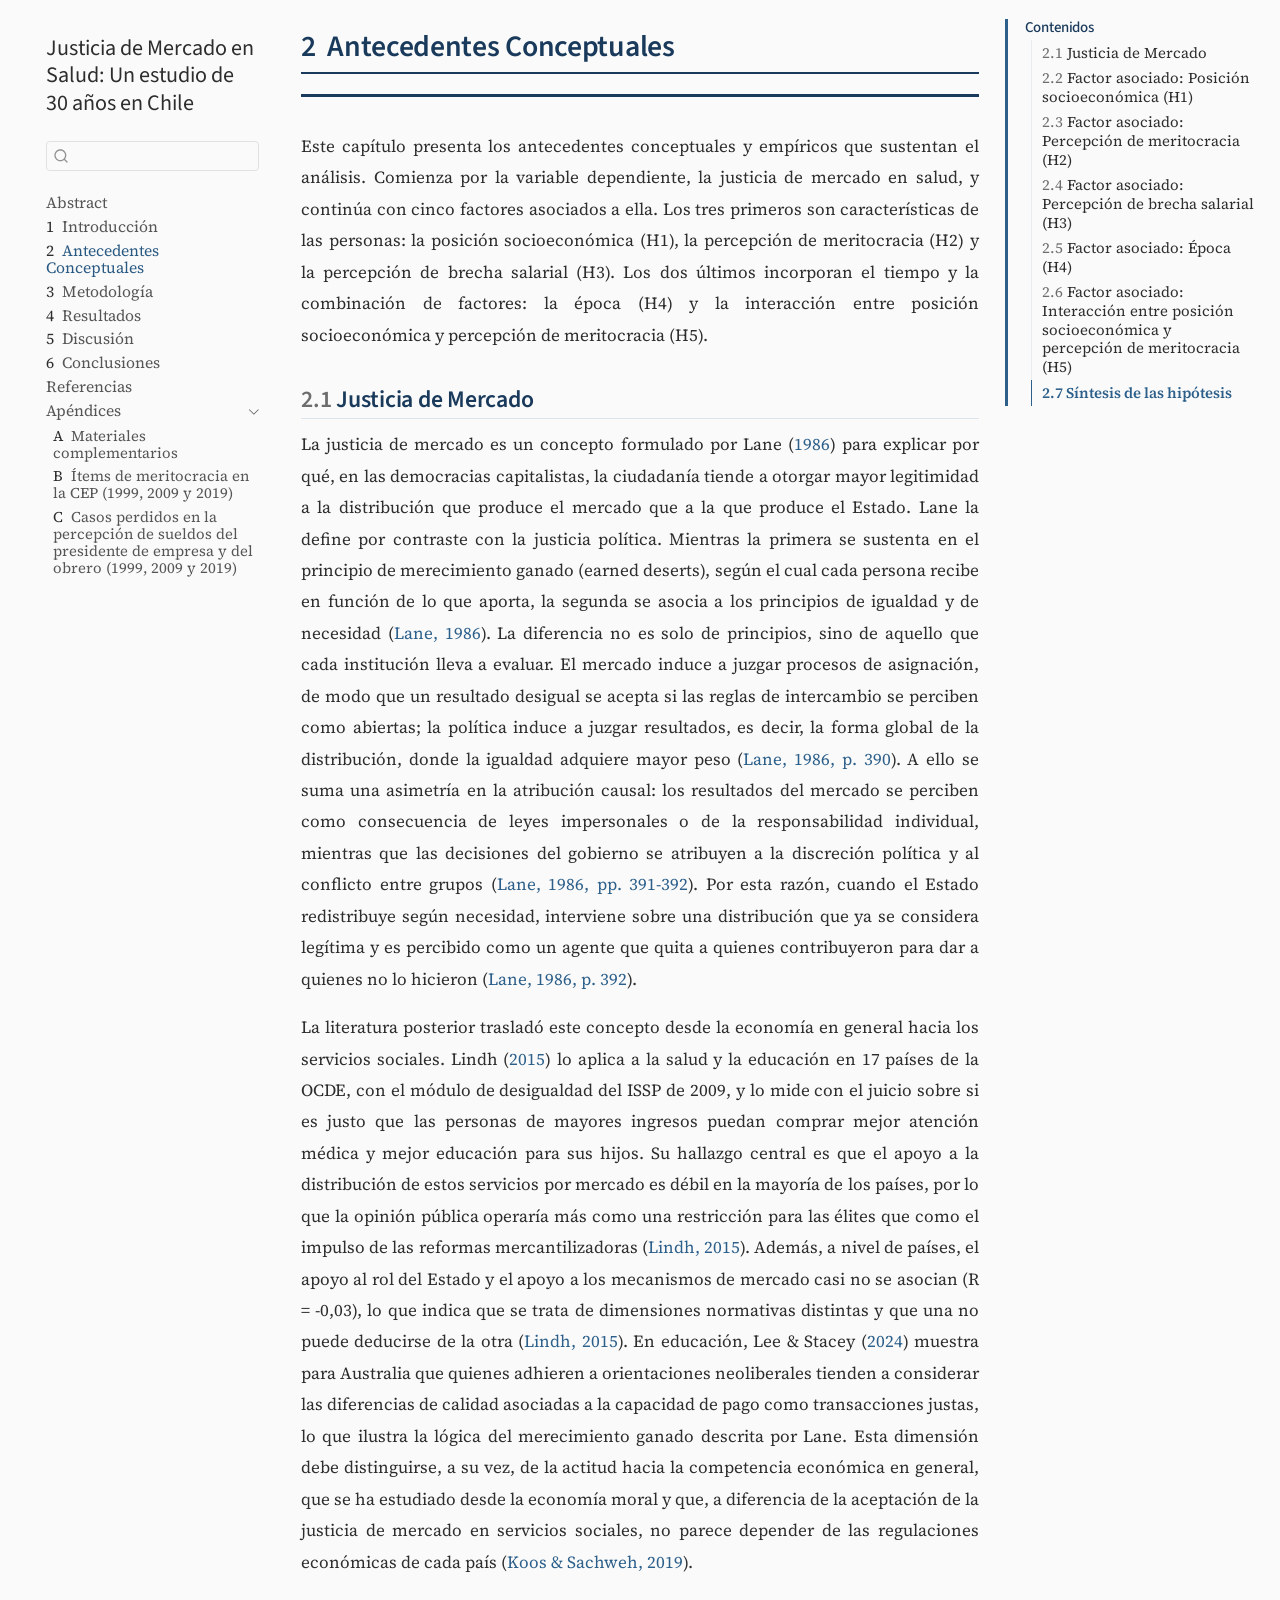
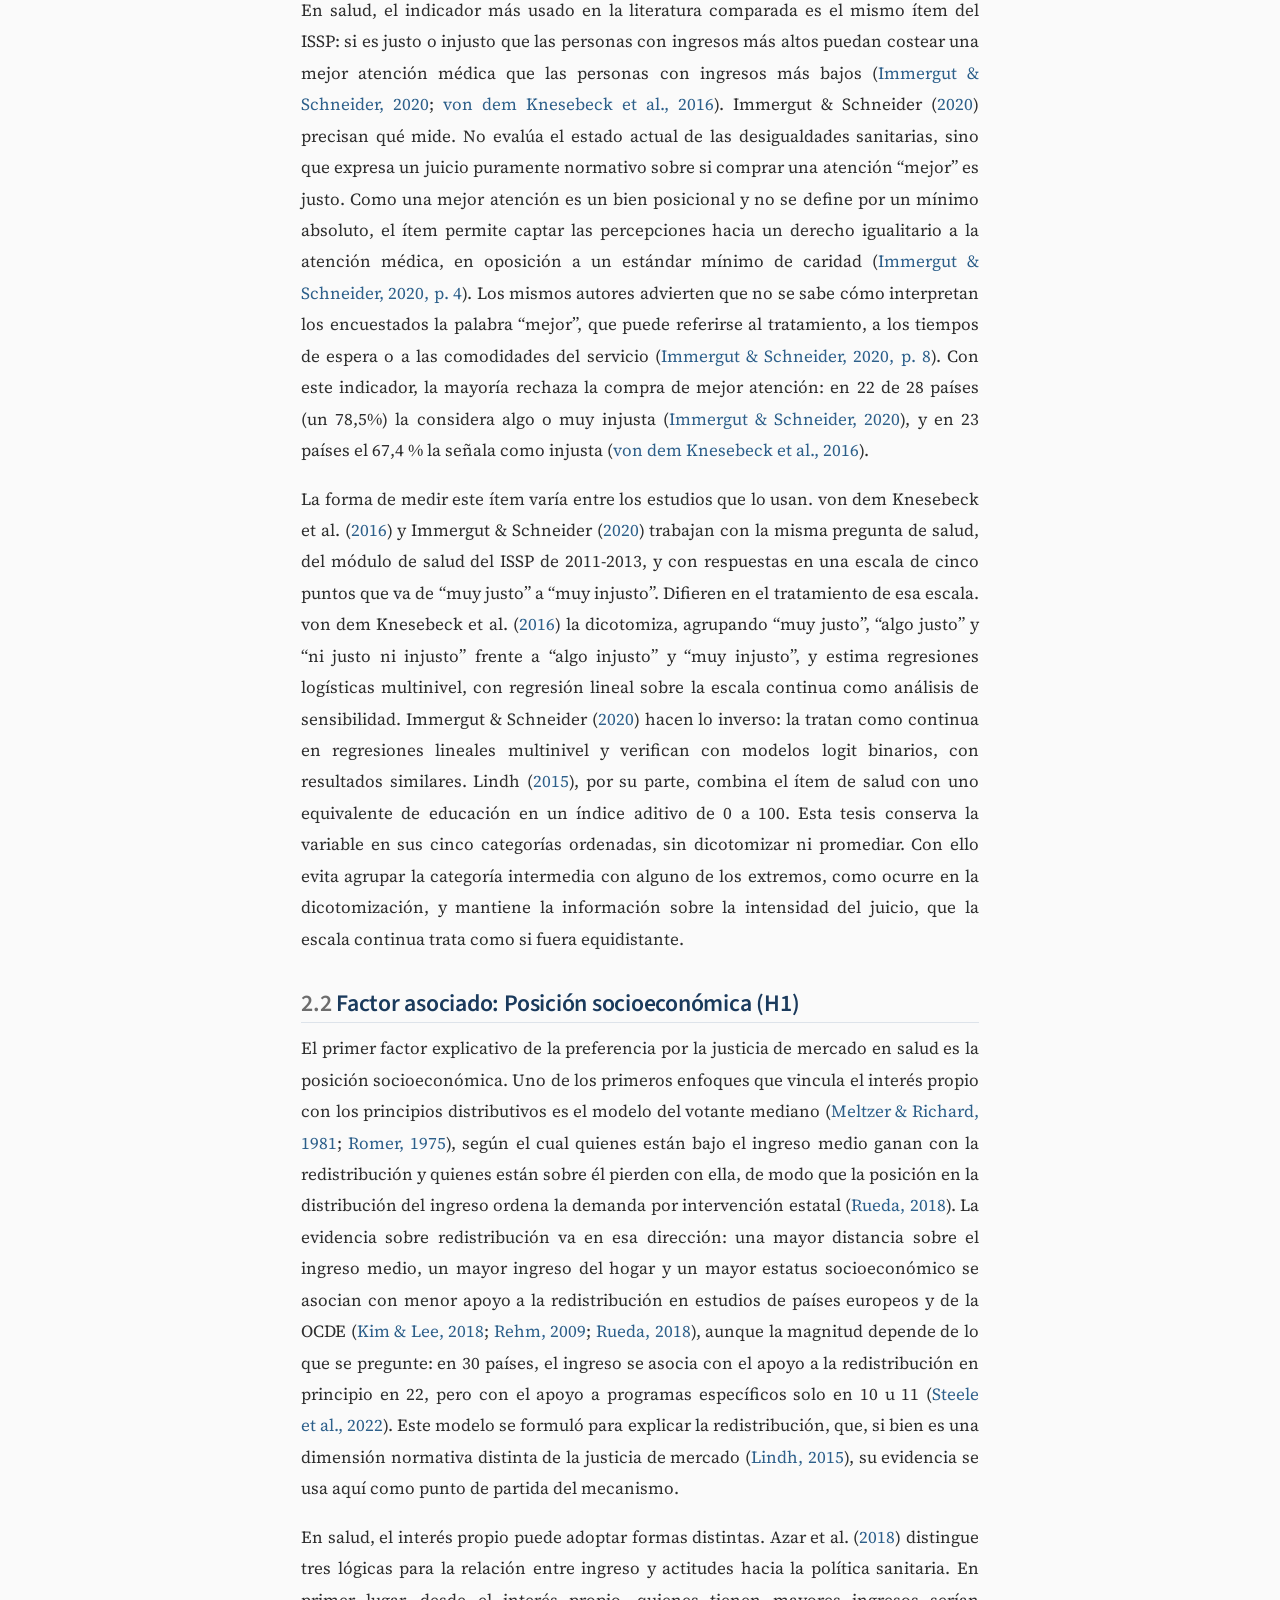
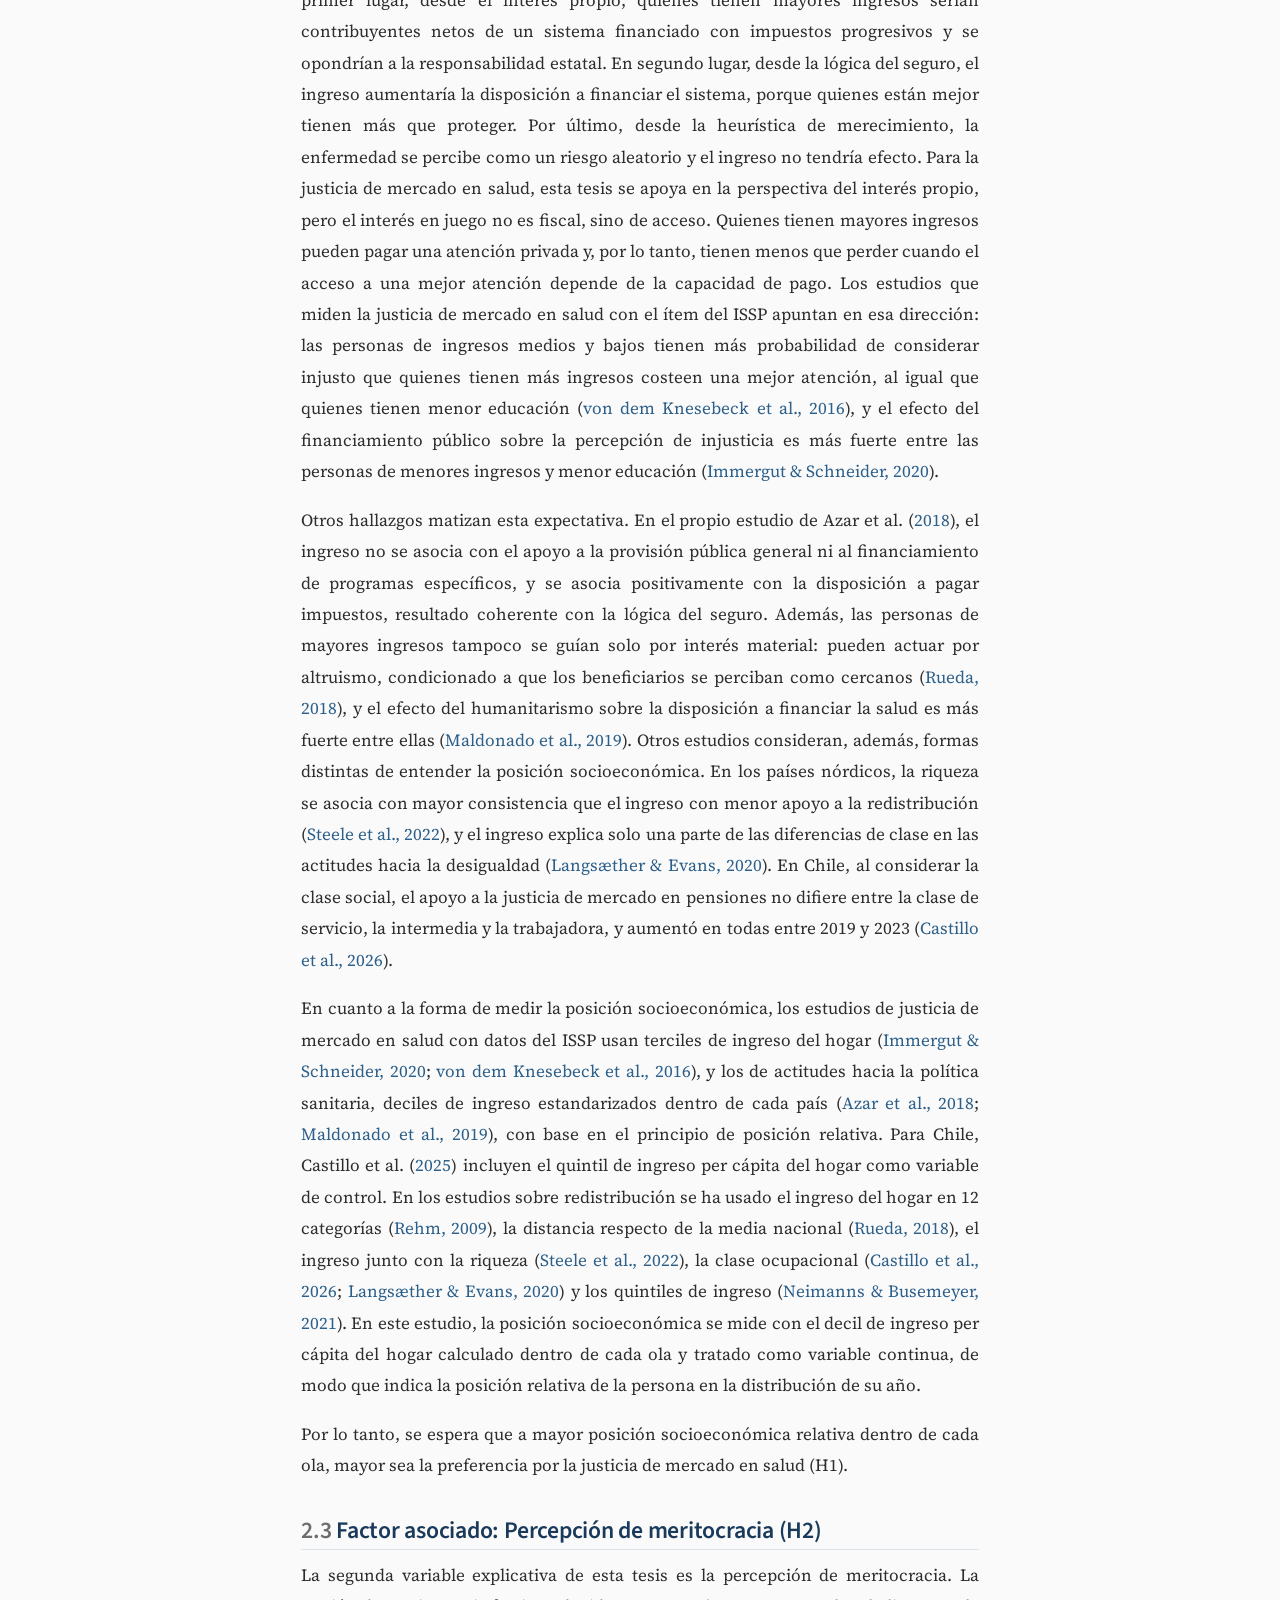
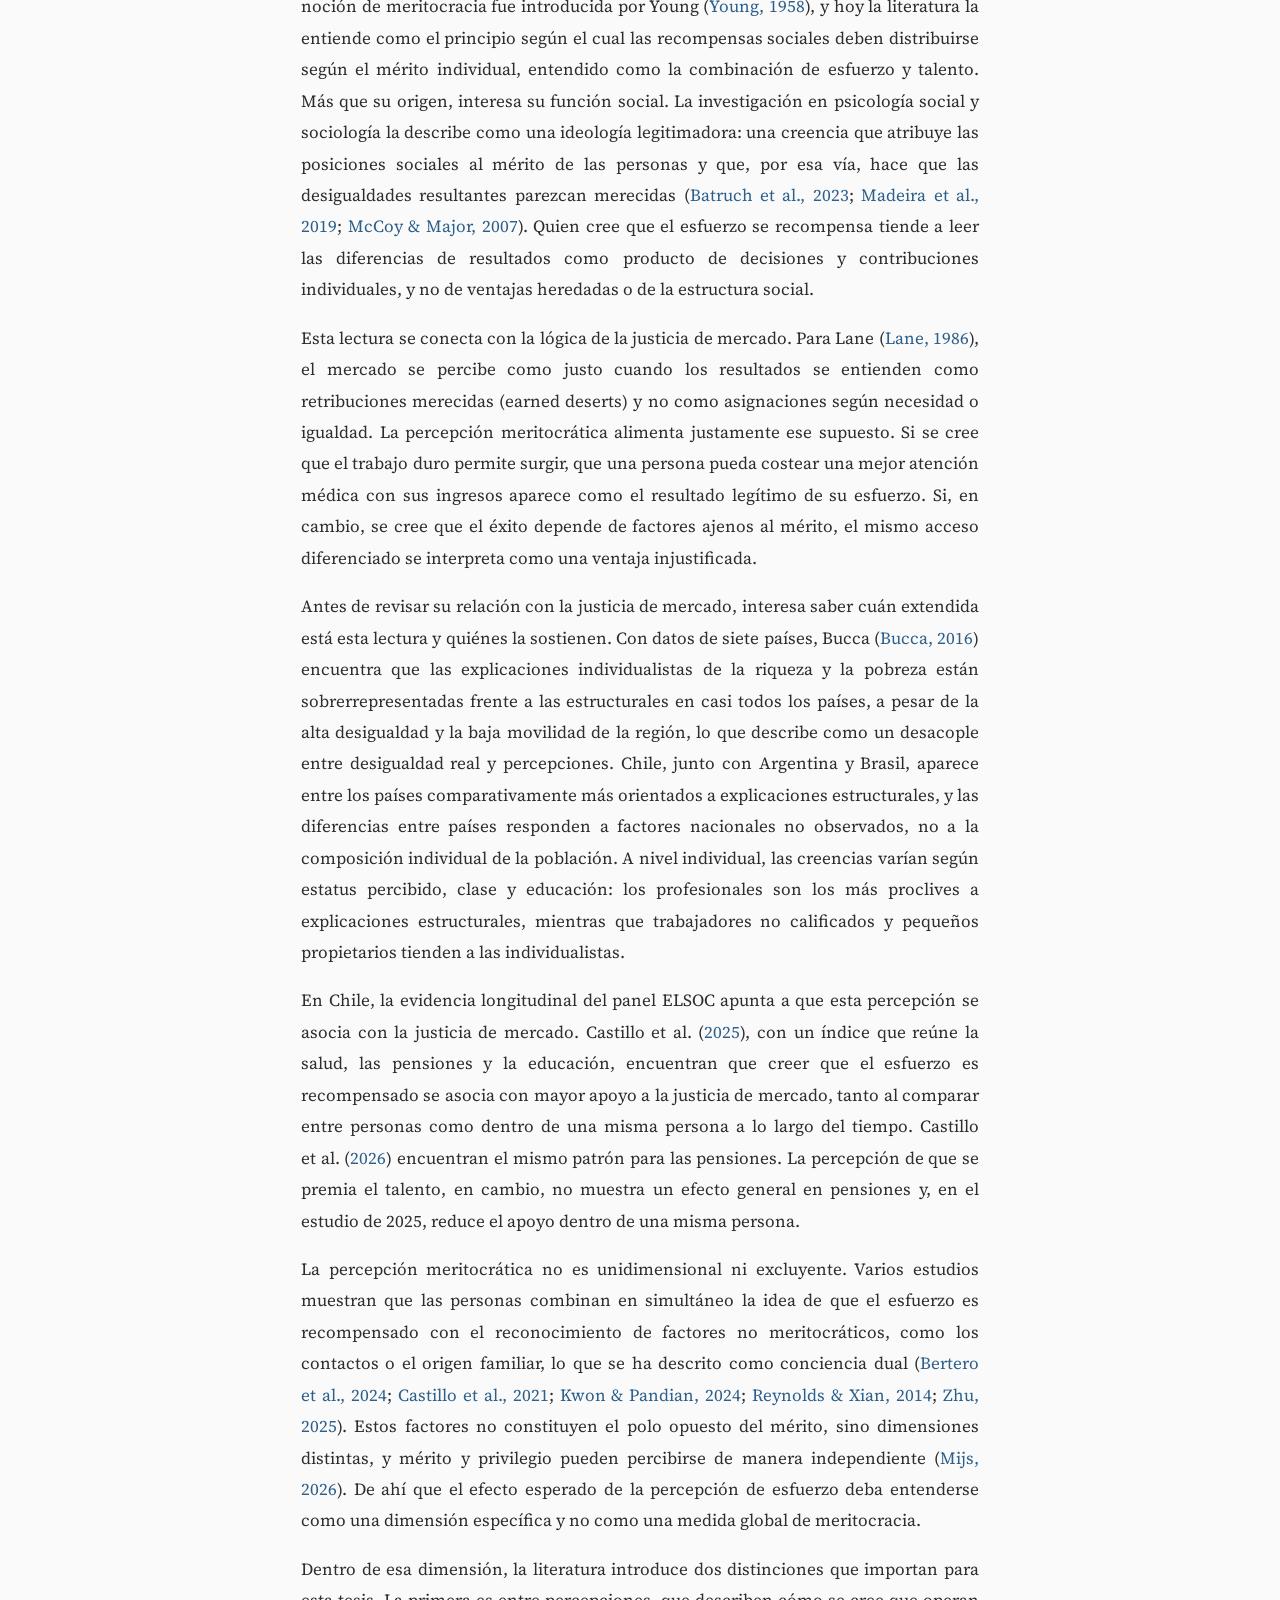
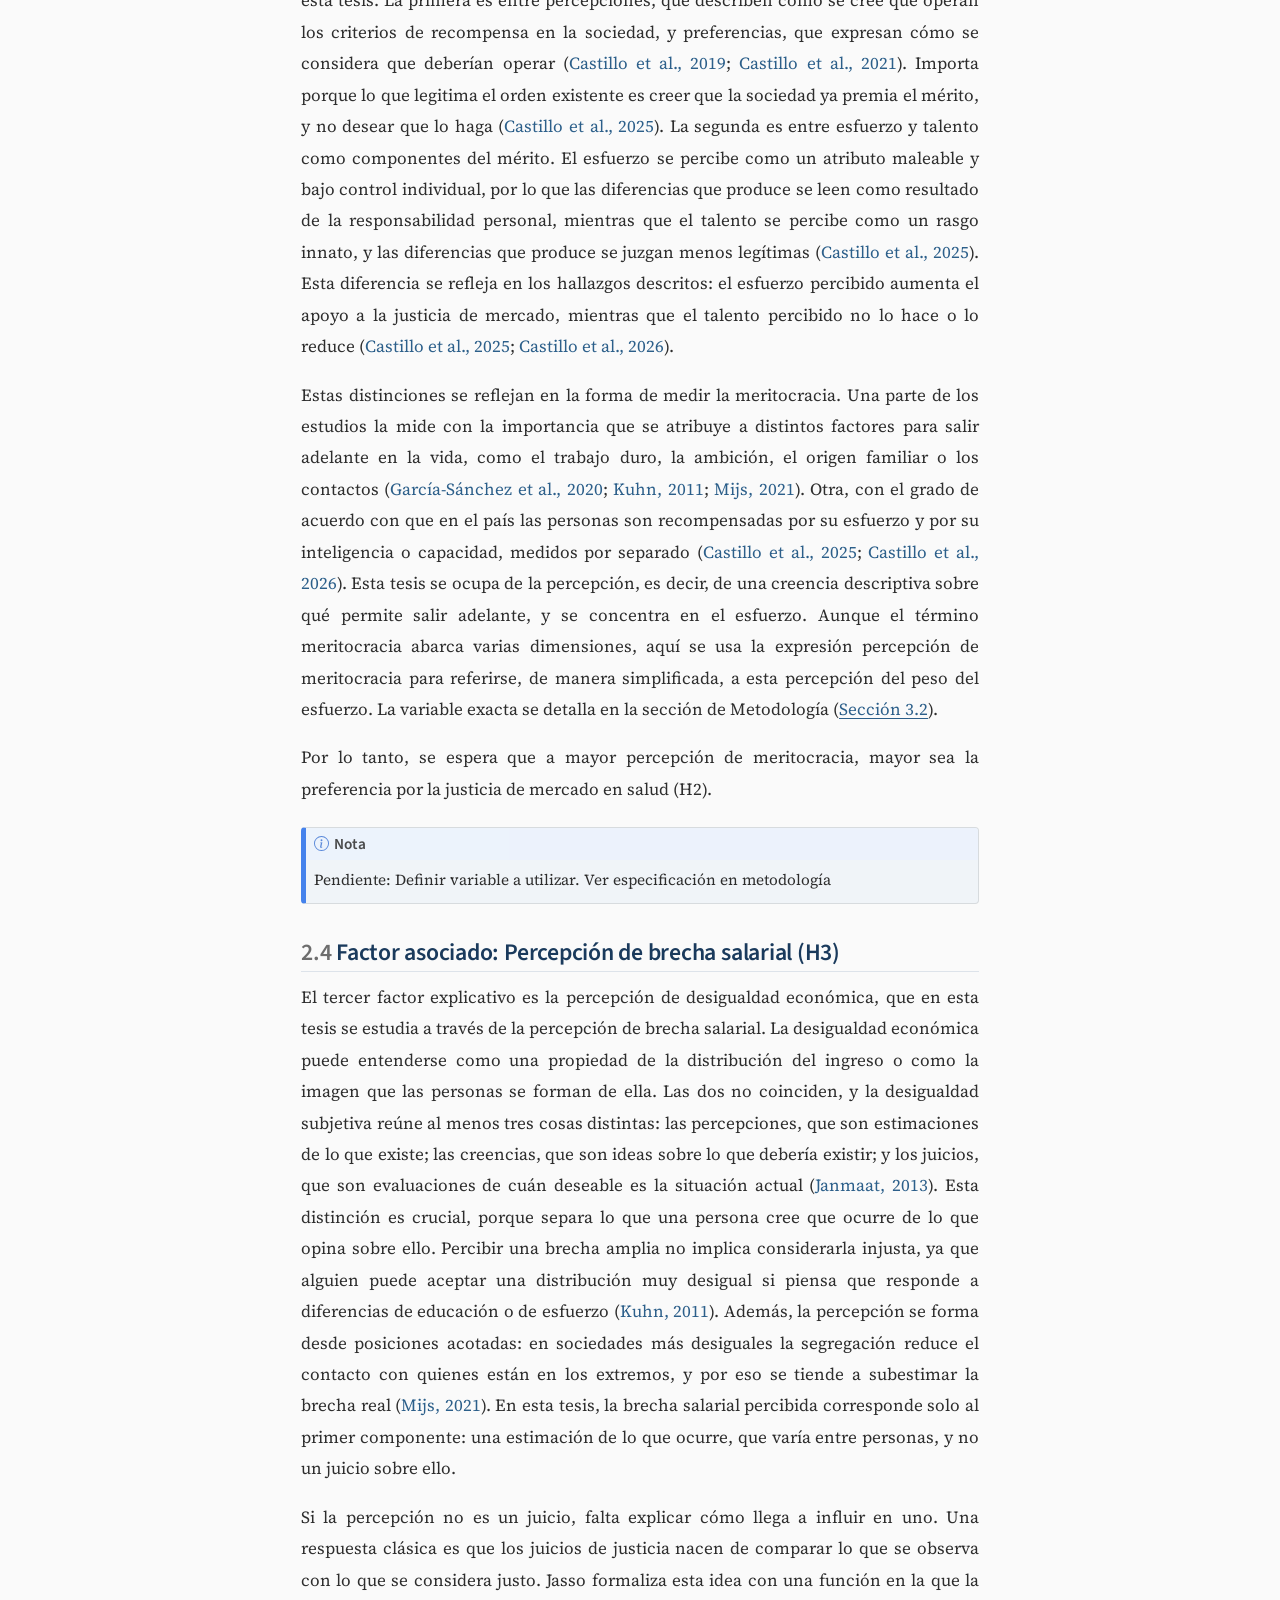
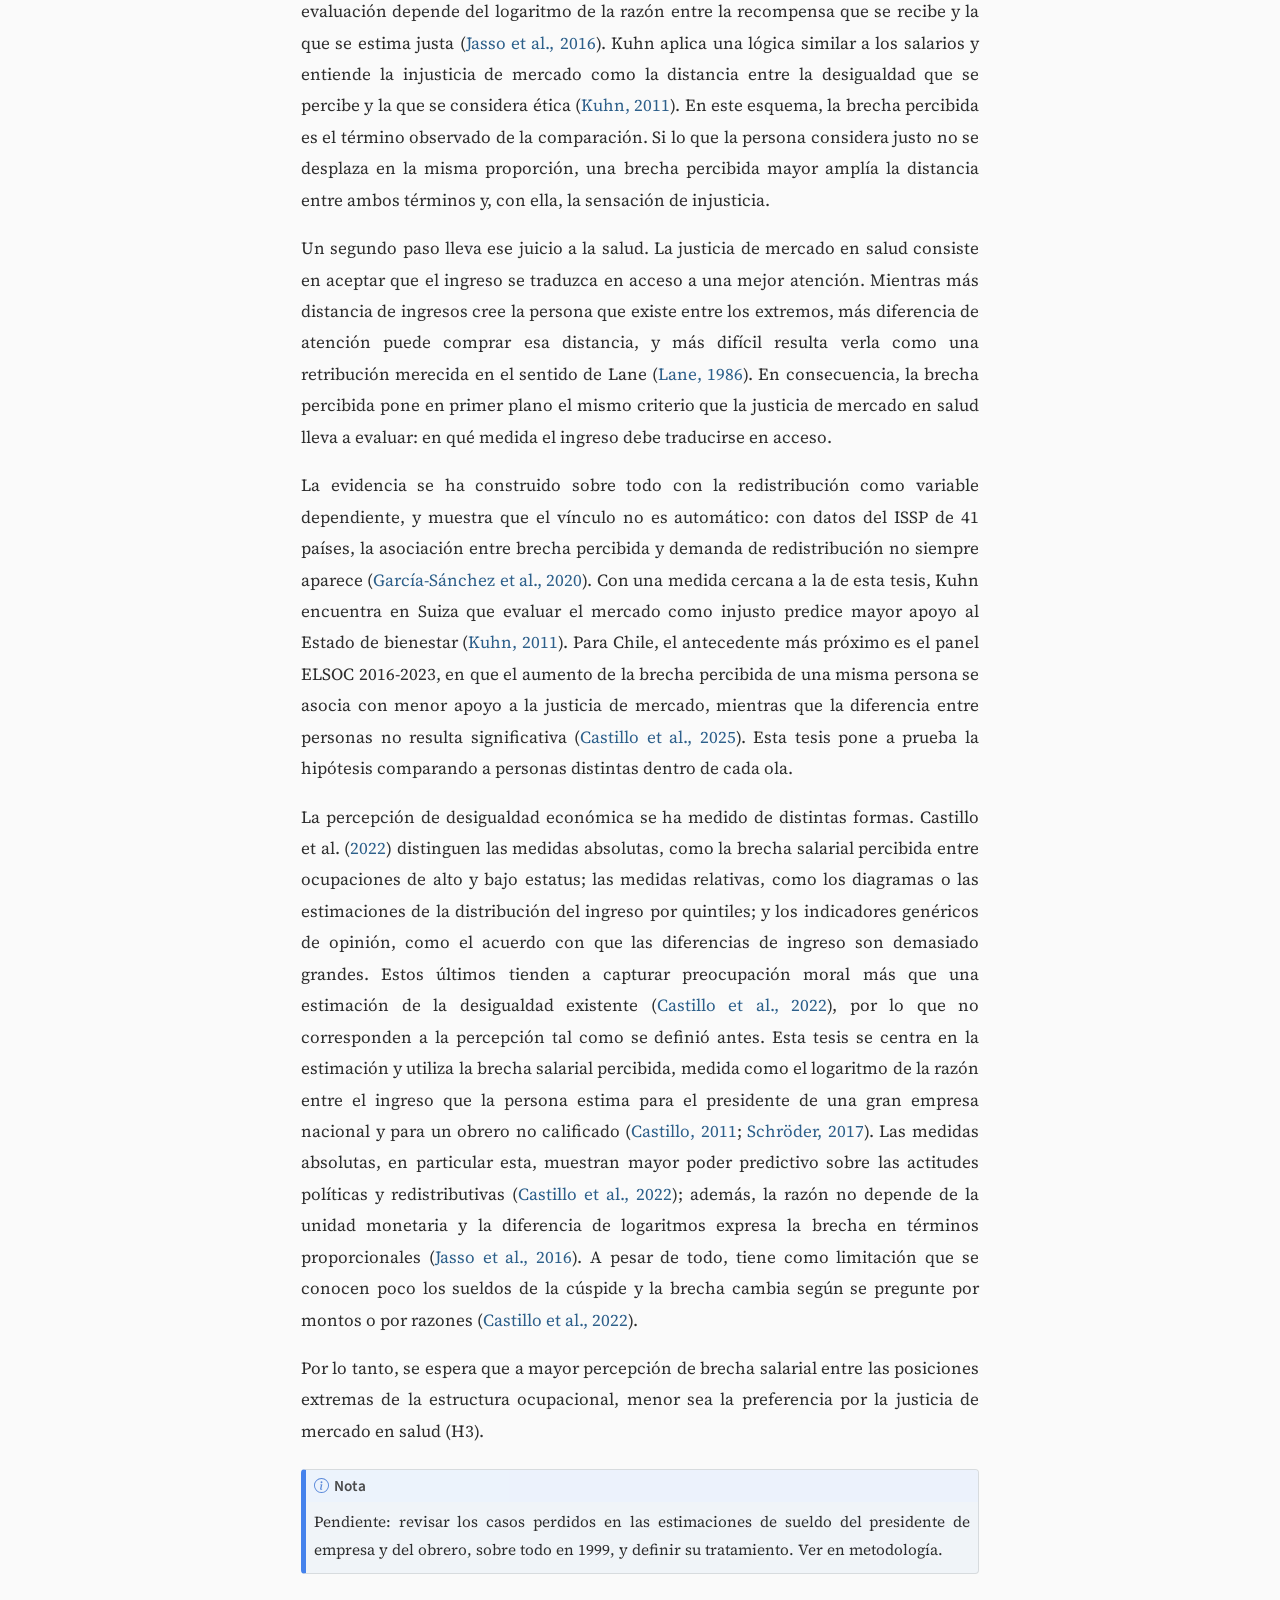
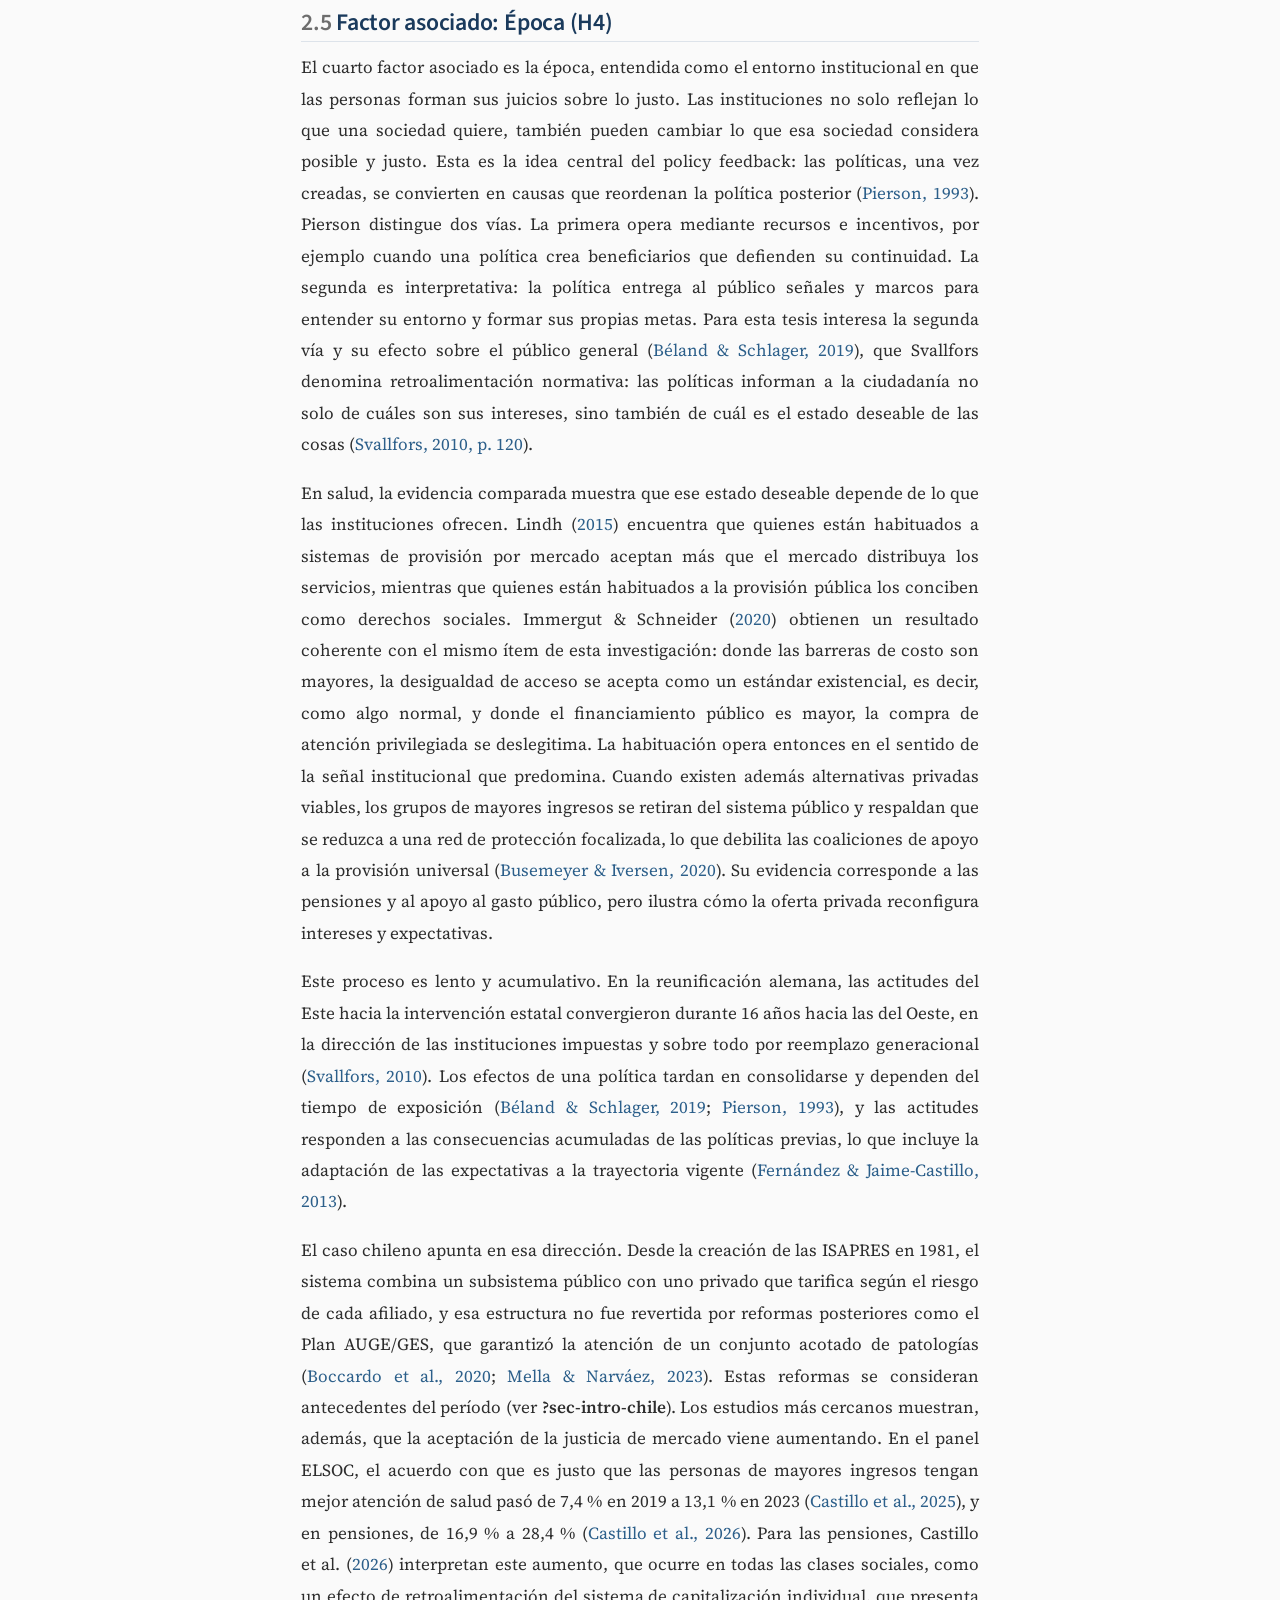
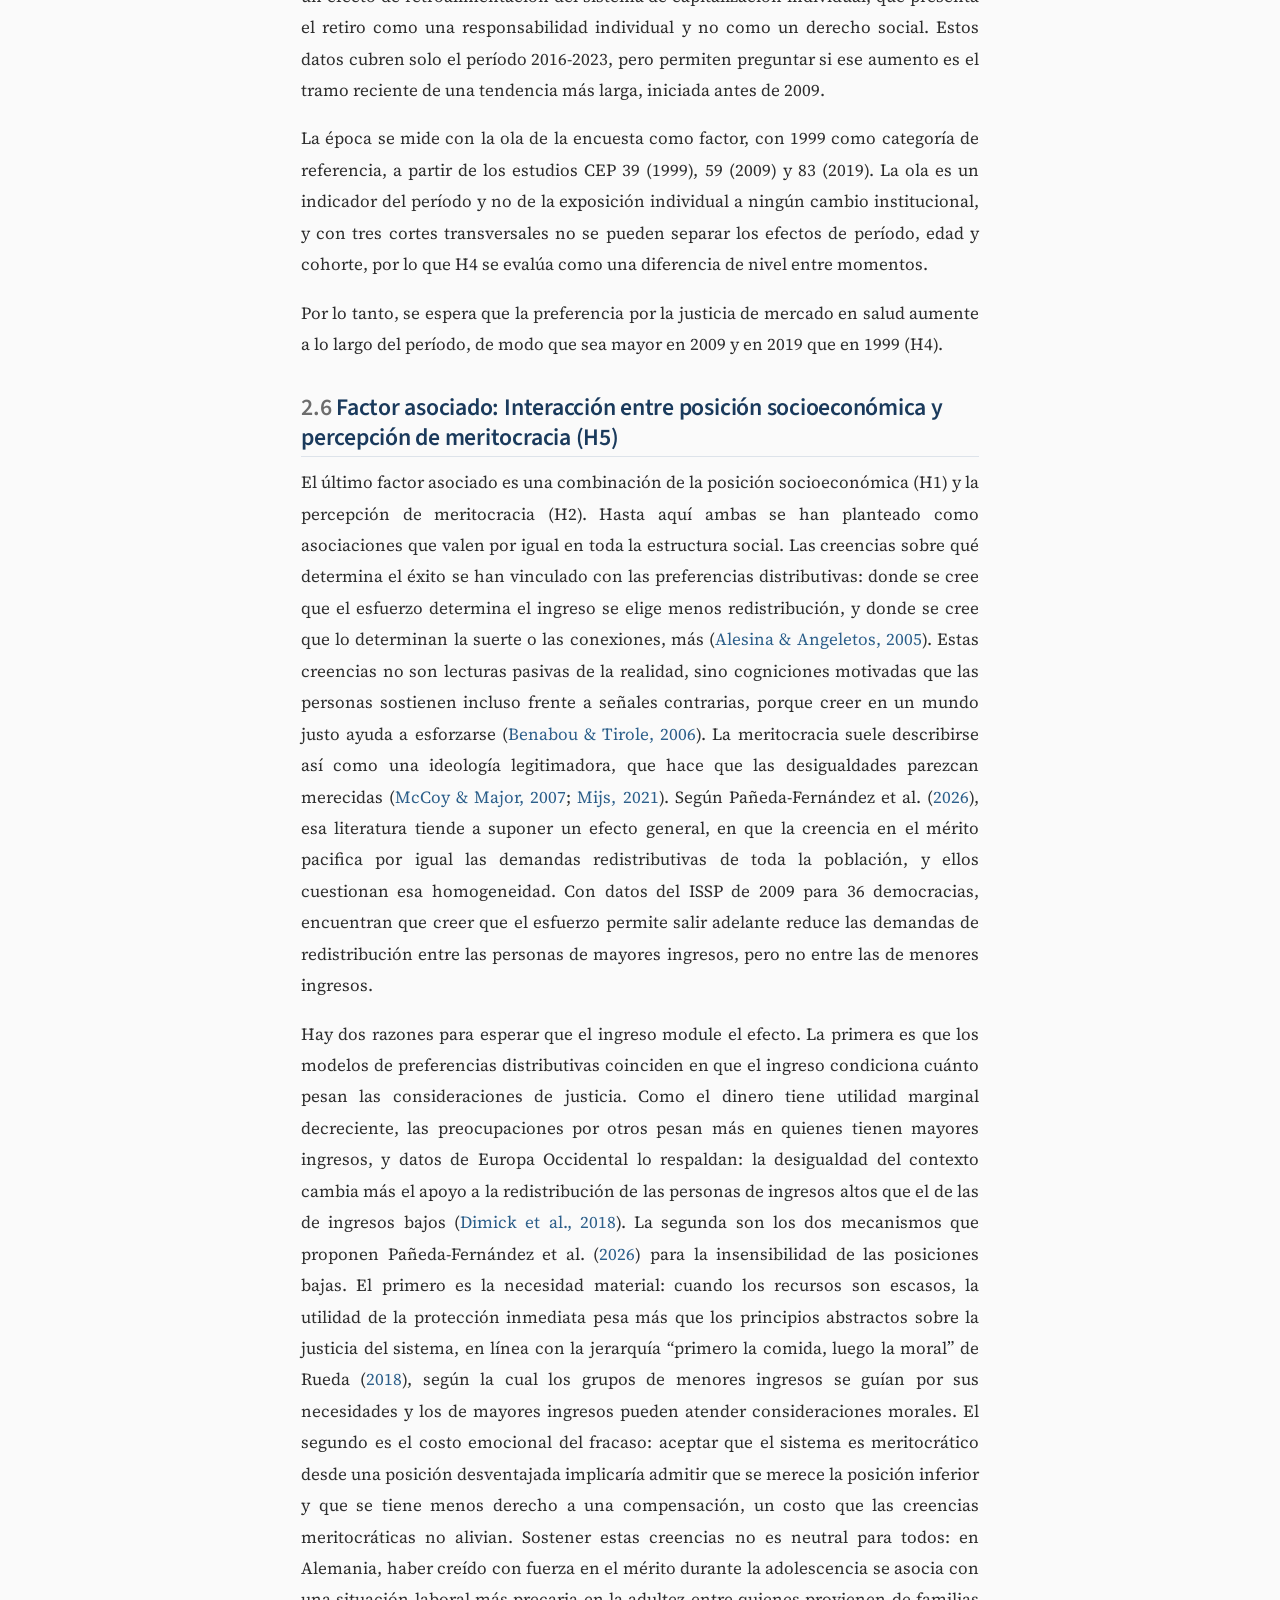
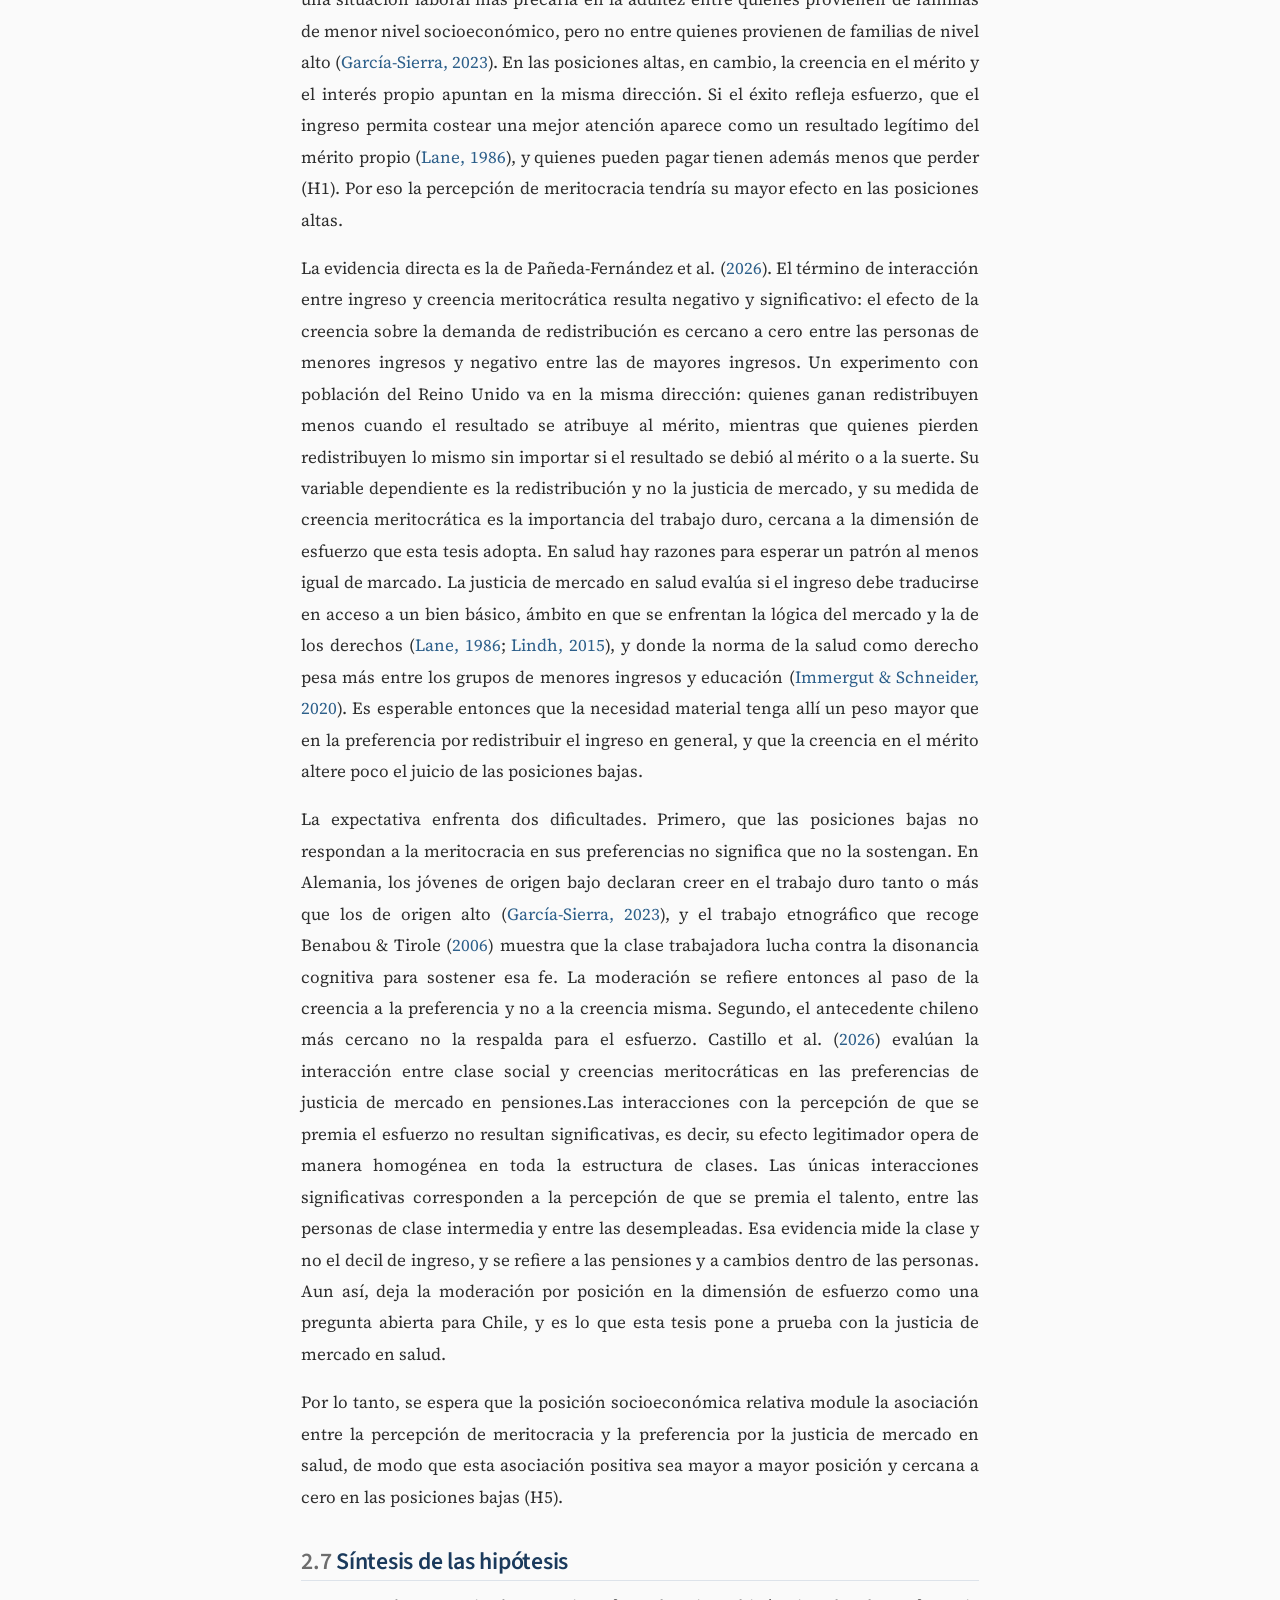
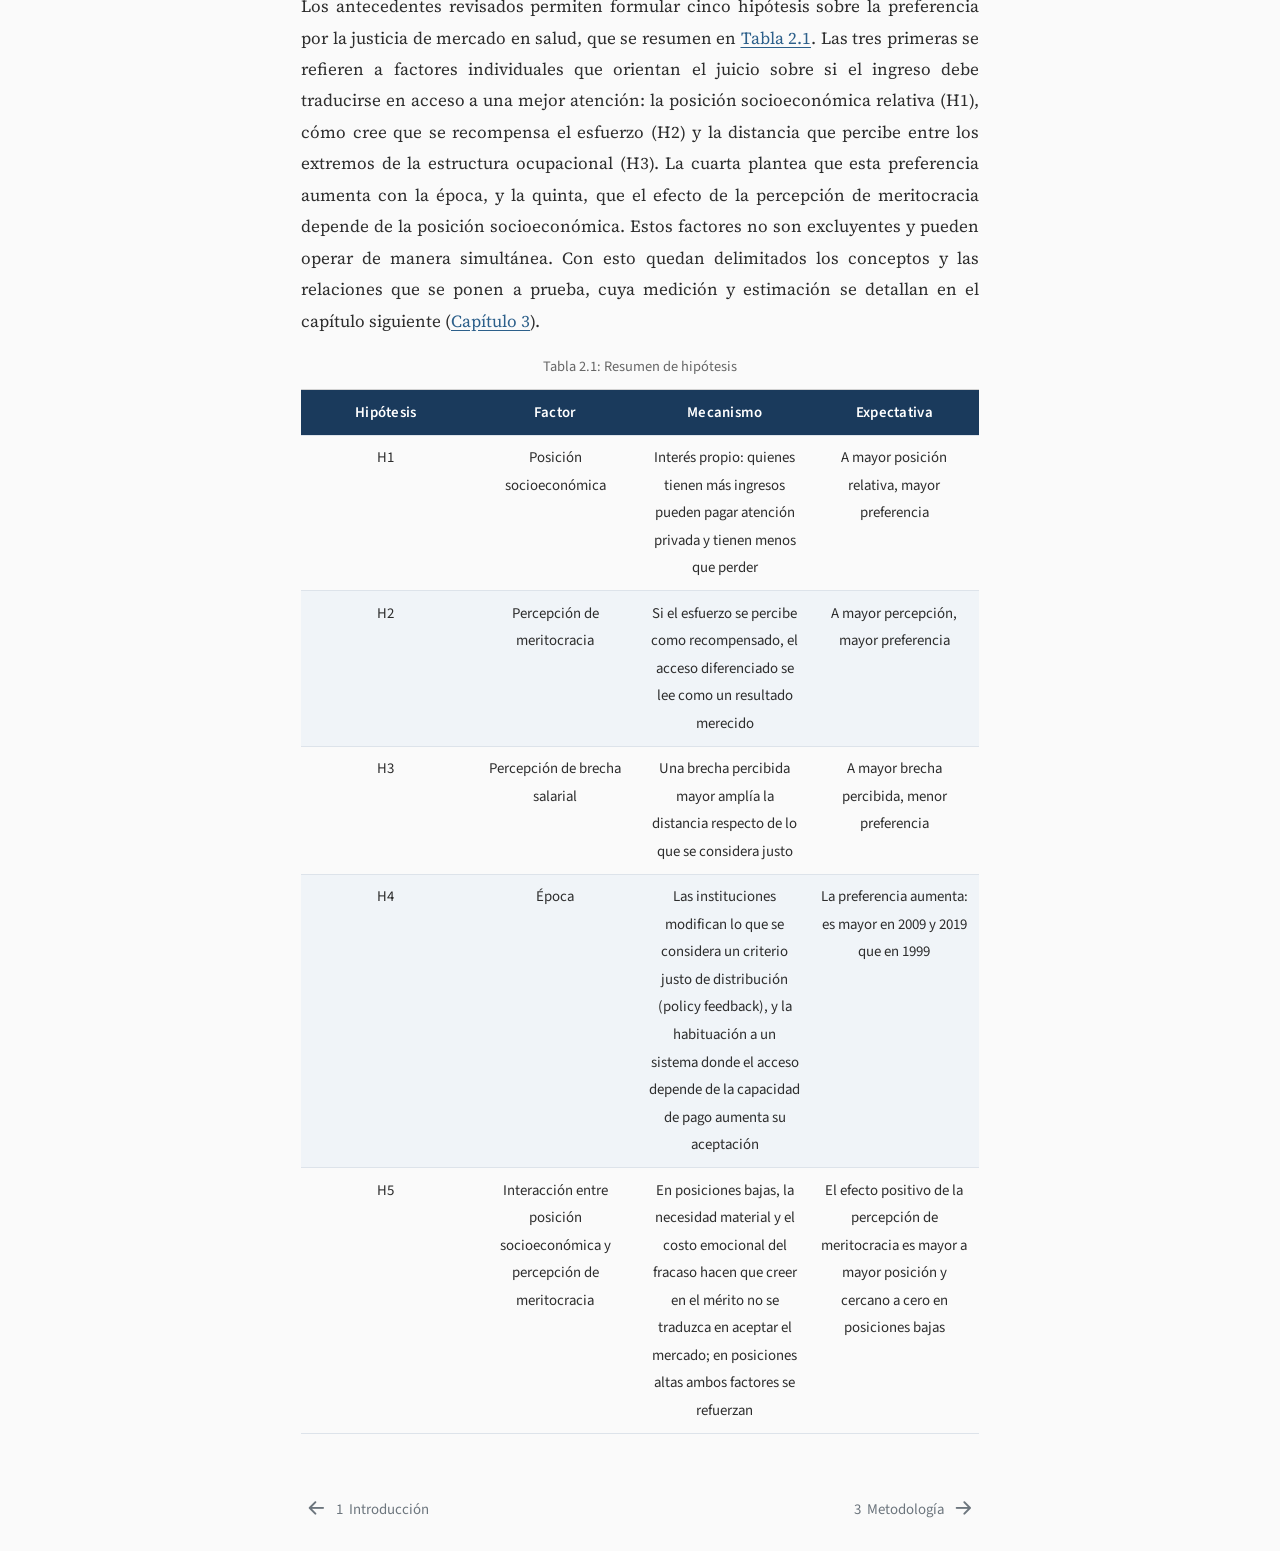
==== docs/02-antecedentes.html @ 61410b88 "Publica el libro renderizado en docs/ Se deja de versionar el proyecto completo; solo se publican do" ====
<!DOCTYPE html>
<html xmlns="http://www.w3.org/1999/xhtml" lang="es" xml:lang="es"><head>

<meta charset="utf-8">
<meta name="generator" content="quarto-1.9.37">

<meta name="viewport" content="width=device-width, initial-scale=1.0, user-scalable=yes">


<title>2&nbsp; Antecedentes Conceptuales – Justicia de Mercado en Salud: Un estudio de 30 años en Chile</title>
<style>
/* Default styles provided by pandoc.
** See https://pandoc.org/MANUAL.html#variables-for-html for config info.
*/
code{white-space: pre-wrap;}
span.smallcaps{font-variant: small-caps;}
div.columns{display: flex; gap: min(4vw, 1.5em);}
div.column{flex: auto; overflow-x: auto;}
div.hanging-indent{margin-left: 1.5em; text-indent: -1.5em;}
ul.task-list{list-style: none;}
ul.task-list li input[type="checkbox"] {
  width: 0.8em;
  margin: 0 0.8em 0.2em -1em; /* quarto-specific, see https://github.com/quarto-dev/quarto-cli/issues/4556 */ 
  vertical-align: middle;
}
/* CSS for citations */
div.csl-bib-body { }
div.csl-entry {
  clear: both;
  margin-bottom: 0em;
}
.hanging-indent div.csl-entry {
  margin-left:2em;
  text-indent:-2em;
}
div.csl-left-margin {
  min-width:2em;
  float:left;
}
div.csl-right-inline {
  margin-left:2em;
  padding-left:1em;
}
div.csl-indent {
  margin-left: 2em;
}</style>


<script src="site_libs/quarto-nav/quarto-nav.js"></script>
<script src="site_libs/quarto-nav/headroom.min.js"></script>
<script src="site_libs/clipboard/clipboard.min.js"></script>
<script src="site_libs/quarto-search/autocomplete.umd.js"></script>
<script src="site_libs/quarto-search/fuse.min.js"></script>
<script src="site_libs/quarto-search/quarto-search.js"></script>
<meta name="quarto:offset" content="./">
<link href="./03-metodologia.html" rel="next">
<link href="./01-introduccion.html" rel="prev">
<script src="site_libs/quarto-html/quarto.js" type="module"></script>
<script src="site_libs/quarto-html/tabsets/tabsets.js" type="module"></script>
<script src="site_libs/quarto-html/popper.min.js"></script>
<script src="site_libs/quarto-html/tippy.umd.min.js"></script>
<script src="site_libs/quarto-html/anchor.min.js"></script>
<link href="site_libs/quarto-html/tippy.css" rel="stylesheet">
<link href="site_libs/quarto-html/quarto-syntax-highlighting-a78d8428acffc242a42caa02e79d5e34.css" rel="stylesheet" id="quarto-text-highlighting-styles">
<script src="site_libs/bootstrap/bootstrap.min.js"></script>
<link href="site_libs/bootstrap/bootstrap-icons.css" rel="stylesheet">
<link href="site_libs/bootstrap/bootstrap-a0f9a8dbc37401bc732d244eb483ce3d.min.css" rel="stylesheet" append-hash="true" id="quarto-bootstrap" data-mode="light">
<script id="quarto-search-options" type="application/json">{
  "location": "sidebar",
  "copy-button": false,
  "collapse-after": 3,
  "panel-placement": "start",
  "type": "textbox",
  "limit": 50,
  "keyboard-shortcut": [
    "f",
    "/",
    "s"
  ],
  "show-item-context": false,
  "language": {
    "search-no-results-text": "No se han encontrado resultados",
    "search-matching-documents-text": "documentos encontrados",
    "search-copy-link-title": "Copiar el enlace en la búsqueda",
    "search-hide-matches-text": "Ocultar resultados adicionales",
    "search-more-match-text": "resultado adicional en este documento",
    "search-more-matches-text": "resultados adicionales en este documento",
    "search-clear-button-title": "Borrar",
    "search-text-placeholder": "",
    "search-detached-cancel-button-title": "Cancelar",
    "search-submit-button-title": "Enviar",
    "search-label": "Buscar"
  }
}</script>
<style>html{ scroll-behavior: smooth; }</style>


</head>

<body class="nav-sidebar floating quarto-light">

<div id="quarto-search-results"></div>
  <header id="quarto-header" class="headroom fixed-top">
  <nav class="quarto-secondary-nav">
    <div class="container-fluid d-flex">
      <button type="button" class="quarto-btn-toggle btn" data-bs-toggle="collapse" role="button" data-bs-target=".quarto-sidebar-collapse-item" aria-controls="quarto-sidebar" aria-expanded="false" aria-label="Alternar barra lateral" onclick="if (window.quartoToggleHeadroom) { window.quartoToggleHeadroom(); }">
        <i class="bi bi-layout-text-sidebar-reverse"></i>
      </button>
        <nav class="quarto-page-breadcrumbs" aria-label="breadcrumb"><ol class="breadcrumb"><li class="breadcrumb-item"><a href="./02-antecedentes.html"><span class="chapter-number">2</span>&nbsp; <span class="chapter-title">Antecedentes Conceptuales</span></a></li></ol></nav>
        <a class="flex-grow-1" role="navigation" data-bs-toggle="collapse" data-bs-target=".quarto-sidebar-collapse-item" aria-controls="quarto-sidebar" aria-expanded="false" aria-label="Alternar barra lateral" onclick="if (window.quartoToggleHeadroom) { window.quartoToggleHeadroom(); }">      
        </a>
      <button type="button" class="btn quarto-search-button" aria-label="Buscar" onclick="window.quartoOpenSearch();">
        <i class="bi bi-search"></i>
      </button>
    </div>
  </nav>
</header>
<!-- content -->
<div id="quarto-content" class="quarto-container page-columns page-rows-contents page-layout-article">
<!-- sidebar -->
  <nav id="quarto-sidebar" class="sidebar collapse collapse-horizontal quarto-sidebar-collapse-item sidebar-navigation floating overflow-auto">
    <div class="pt-lg-2 mt-2 text-left sidebar-header">
    <div class="sidebar-title mb-0 py-0">
      <a href="./">Justicia de Mercado en Salud: Un estudio de 30 años en Chile</a> 
    </div>
      </div>
        <div class="mt-2 flex-shrink-0 align-items-center">
        <div class="sidebar-search">
        <div id="quarto-search" class="" title="Buscar"></div>
        </div>
        </div>
    <div class="sidebar-menu-container"> 
    <ul class="list-unstyled mt-1">
        <li class="sidebar-item">
  <div class="sidebar-item-container"> 
  <a href="./index.html" class="sidebar-item-text sidebar-link">
 <span class="menu-text">Abstract</span></a>
  </div>
</li>
        <li class="sidebar-item">
  <div class="sidebar-item-container"> 
  <a href="./01-introduccion.html" class="sidebar-item-text sidebar-link">
 <span class="menu-text"><span class="chapter-number">1</span>&nbsp; <span class="chapter-title">Introducción</span></span></a>
  </div>
</li>
        <li class="sidebar-item">
  <div class="sidebar-item-container"> 
  <a href="./02-antecedentes.html" class="sidebar-item-text sidebar-link active">
 <span class="menu-text"><span class="chapter-number">2</span>&nbsp; <span class="chapter-title">Antecedentes Conceptuales</span></span></a>
  </div>
</li>
        <li class="sidebar-item">
  <div class="sidebar-item-container"> 
  <a href="./03-metodologia.html" class="sidebar-item-text sidebar-link">
 <span class="menu-text"><span class="chapter-number">3</span>&nbsp; <span class="chapter-title">Metodología</span></span></a>
  </div>
</li>
        <li class="sidebar-item">
  <div class="sidebar-item-container"> 
  <a href="./04-resultados.html" class="sidebar-item-text sidebar-link">
 <span class="menu-text"><span class="chapter-number">4</span>&nbsp; <span class="chapter-title">Resultados</span></span></a>
  </div>
</li>
        <li class="sidebar-item">
  <div class="sidebar-item-container"> 
  <a href="./05-discusion.html" class="sidebar-item-text sidebar-link">
 <span class="menu-text"><span class="chapter-number">5</span>&nbsp; <span class="chapter-title">Discusión</span></span></a>
  </div>
</li>
        <li class="sidebar-item">
  <div class="sidebar-item-container"> 
  <a href="./06-conclusiones.html" class="sidebar-item-text sidebar-link">
 <span class="menu-text"><span class="chapter-number">6</span>&nbsp; <span class="chapter-title">Conclusiones</span></span></a>
  </div>
</li>
        <li class="sidebar-item">
  <div class="sidebar-item-container"> 
  <a href="./referencias.html" class="sidebar-item-text sidebar-link">
 <span class="menu-text">Referencias</span></a>
  </div>
</li>
        <li class="sidebar-item sidebar-item-section">
      <div class="sidebar-item-container"> 
            <a class="sidebar-item-text sidebar-link text-start" data-bs-toggle="collapse" data-bs-target="#quarto-sidebar-section-1" role="navigation" aria-expanded="true">
 <span class="menu-text">Apéndices</span></a>
          <a class="sidebar-item-toggle text-start" data-bs-toggle="collapse" data-bs-target="#quarto-sidebar-section-1" role="navigation" aria-expanded="true" aria-label="Alternar sección">
            <i class="bi bi-chevron-right ms-2"></i>
          </a> 
      </div>
      <ul id="quarto-sidebar-section-1" class="collapse list-unstyled sidebar-section depth1 show">  
          <li class="sidebar-item">
  <div class="sidebar-item-container"> 
  <a href="./apendices/a-materiales.html" class="sidebar-item-text sidebar-link">
 <span class="menu-text"><span class="chapter-number">A</span>&nbsp; <span class="chapter-title">Materiales complementarios</span></span></a>
  </div>
</li>
          <li class="sidebar-item">
  <div class="sidebar-item-container"> 
  <a href="./apendices/insumo-items-meritocracia.html" class="sidebar-item-text sidebar-link">
 <span class="menu-text"><span class="chapter-number">B</span>&nbsp; <span class="chapter-title">Ítems de meritocracia en la CEP (1999, 2009 y 2019)</span></span></a>
  </div>
</li>
          <li class="sidebar-item">
  <div class="sidebar-item-container"> 
  <a href="./apendices/insumo-na-sueldos-gerente-obrero.html" class="sidebar-item-text sidebar-link">
 <span class="menu-text"><span class="chapter-number">C</span>&nbsp; <span class="chapter-title">Casos perdidos en la percepción de sueldos del presidente de empresa y del obrero (1999, 2009 y 2019)</span></span></a>
  </div>
</li>
      </ul>
  </li>
    </ul>
    </div>
</nav>
<div id="quarto-sidebar-glass" class="quarto-sidebar-collapse-item" data-bs-toggle="collapse" data-bs-target=".quarto-sidebar-collapse-item"></div>
<!-- margin-sidebar -->
    <div id="quarto-margin-sidebar" class="sidebar margin-sidebar">
        <nav id="TOC" role="doc-toc" class="toc-active">
    <h2 id="toc-title">Contenidos</h2>
   
  <ul>
  <li><a href="#sec-ant-justicia-mercado" id="toc-sec-ant-justicia-mercado" class="nav-link active" data-scroll-target="#sec-ant-justicia-mercado"><span class="header-section-number">2.1</span> Justicia de Mercado</a></li>
  <li><a href="#sec-ant-h1" id="toc-sec-ant-h1" class="nav-link" data-scroll-target="#sec-ant-h1"><span class="header-section-number">2.2</span> Factor asociado: Posición socioeconómica (H1)</a></li>
  <li><a href="#sec-ant-h2" id="toc-sec-ant-h2" class="nav-link" data-scroll-target="#sec-ant-h2"><span class="header-section-number">2.3</span> Factor asociado: Percepción de meritocracia (H2)</a></li>
  <li><a href="#sec-ant-h3" id="toc-sec-ant-h3" class="nav-link" data-scroll-target="#sec-ant-h3"><span class="header-section-number">2.4</span> Factor asociado: Percepción de brecha salarial (H3)</a></li>
  <li><a href="#sec-ant-h4" id="toc-sec-ant-h4" class="nav-link" data-scroll-target="#sec-ant-h4"><span class="header-section-number">2.5</span> Factor asociado: Época (H4)</a></li>
  <li><a href="#sec-ant-h5" id="toc-sec-ant-h5" class="nav-link" data-scroll-target="#sec-ant-h5"><span class="header-section-number">2.6</span> Factor asociado: Interacción entre posición socioeconómica y percepción de meritocracia (H5)</a></li>
  <li><a href="#sec-ant-sintesis" id="toc-sec-ant-sintesis" class="nav-link" data-scroll-target="#sec-ant-sintesis"><span class="header-section-number">2.7</span> Síntesis de las hipótesis</a></li>
  </ul>
</nav>
    </div>
<!-- main -->
<main class="content" id="quarto-document-content">

<header id="title-block-header" class="quarto-title-block default">
<div class="quarto-title">
<h1 class="title"><span id="sec-antecedentes" class="quarto-section-identifier"><span class="chapter-number">2</span>&nbsp; <span class="chapter-title">Antecedentes Conceptuales</span></span></h1>
</div>



<div class="quarto-title-meta">

    
  
    
  </div>
  


</header>


<p>Este capítulo presenta los antecedentes conceptuales y empíricos que sustentan el análisis. Comienza por la variable dependiente, la justicia de mercado en salud, y continúa con cinco factores asociados a ella. Los tres primeros son características de las personas: la posición socioeconómica (H1), la percepción de meritocracia (H2) y la percepción de brecha salarial (H3). Los dos últimos incorporan el tiempo y la combinación de factores: la época (H4) y la interacción entre posición socioeconómica y percepción de meritocracia (H5).</p>
<section id="sec-ant-justicia-mercado" class="level2" data-number="2.1">
<h2 data-number="2.1" class="anchored" data-anchor-id="sec-ant-justicia-mercado"><span class="header-section-number">2.1</span> Justicia de Mercado</h2>
<p>La justicia de mercado es un concepto formulado por <span class="citation" data-cites="lane_1986">Lane (<a href="referencias.html#ref-lane_1986" role="doc-biblioref">1986</a>)</span> para explicar por qué, en las democracias capitalistas, la ciudadanía tiende a otorgar mayor legitimidad a la distribución que produce el mercado que a la que produce el Estado. Lane la define por contraste con la justicia política. Mientras la primera se sustenta en el principio de merecimiento ganado (earned deserts), según el cual cada persona recibe en función de lo que aporta, la segunda se asocia a los principios de igualdad y de necesidad <span class="citation" data-cites="lane_1986">(<a href="referencias.html#ref-lane_1986" role="doc-biblioref">Lane, 1986</a>)</span>. La diferencia no es solo de principios, sino de aquello que cada institución lleva a evaluar. El mercado induce a juzgar procesos de asignación, de modo que un resultado desigual se acepta si las reglas de intercambio se perciben como abiertas; la política induce a juzgar resultados, es decir, la forma global de la distribución, donde la igualdad adquiere mayor peso <span class="citation" data-cites="lane_1986">(<a href="referencias.html#ref-lane_1986" role="doc-biblioref">Lane, 1986, p. 390</a>)</span>. A ello se suma una asimetría en la atribución causal: los resultados del mercado se perciben como consecuencia de leyes impersonales o de la responsabilidad individual, mientras que las decisiones del gobierno se atribuyen a la discreción política y al conflicto entre grupos <span class="citation" data-cites="lane_1986">(<a href="referencias.html#ref-lane_1986" role="doc-biblioref">Lane, 1986, pp. 391-392</a>)</span>. Por esta razón, cuando el Estado redistribuye según necesidad, interviene sobre una distribución que ya se considera legítima y es percibido como un agente que quita a quienes contribuyeron para dar a quienes no lo hicieron <span class="citation" data-cites="lane_1986">(<a href="referencias.html#ref-lane_1986" role="doc-biblioref">Lane, 1986, p. 392</a>)</span>.</p>
<p>La literatura posterior trasladó este concepto desde la economía en general hacia los servicios sociales. <span class="citation" data-cites="lindh_2015">Lindh (<a href="referencias.html#ref-lindh_2015" role="doc-biblioref">2015</a>)</span> lo aplica a la salud y la educación en 17 países de la OCDE, con el módulo de desigualdad del ISSP de 2009, y lo mide con el juicio sobre si es justo que las personas de mayores ingresos puedan comprar mejor atención médica y mejor educación para sus hijos. Su hallazgo central es que el apoyo a la distribución de estos servicios por mercado es débil en la mayoría de los países, por lo que la opinión pública operaría más como una restricción para las élites que como el impulso de las reformas mercantilizadoras <span class="citation" data-cites="lindh_2015">(<a href="referencias.html#ref-lindh_2015" role="doc-biblioref">Lindh, 2015</a>)</span>. Además, a nivel de países, el apoyo al rol del Estado y el apoyo a los mecanismos de mercado casi no se asocian (R = -0,03), lo que indica que se trata de dimensiones normativas distintas y que una no puede deducirse de la otra <span class="citation" data-cites="lindh_2015">(<a href="referencias.html#ref-lindh_2015" role="doc-biblioref">Lindh, 2015</a>)</span>. En educación, <span class="citation" data-cites="lee_2024">Lee &amp; Stacey (<a href="referencias.html#ref-lee_2024" role="doc-biblioref">2024</a>)</span> muestra para Australia que quienes adhieren a orientaciones neoliberales tienden a considerar las diferencias de calidad asociadas a la capacidad de pago como transacciones justas, lo que ilustra la lógica del merecimiento ganado descrita por Lane. Esta dimensión debe distinguirse, a su vez, de la actitud hacia la competencia económica en general, que se ha estudiado desde la economía moral y que, a diferencia de la aceptación de la justicia de mercado en servicios sociales, no parece depender de las regulaciones económicas de cada país <span class="citation" data-cites="koos_2019">(<a href="referencias.html#ref-koos_2019" role="doc-biblioref">Koos &amp; Sachweh, 2019</a>)</span>.</p>
<p>En salud, el indicador más usado en la literatura comparada es el mismo ítem del ISSP: si es justo o injusto que las personas con ingresos más altos puedan costear una mejor atención médica que las personas con ingresos más bajos <span class="citation" data-cites="vondemknesebeck_2016 immergut_2020">(<a href="referencias.html#ref-immergut_2020" role="doc-biblioref">Immergut &amp; Schneider, 2020</a>; <a href="referencias.html#ref-vondemknesebeck_2016" role="doc-biblioref">von dem Knesebeck et&nbsp;al., 2016</a>)</span>. <span class="citation" data-cites="immergut_2020">Immergut &amp; Schneider (<a href="referencias.html#ref-immergut_2020" role="doc-biblioref">2020</a>)</span> precisan qué mide. No evalúa el estado actual de las desigualdades sanitarias, sino que expresa un juicio puramente normativo sobre si comprar una atención “mejor” es justo. Como una mejor atención es un bien posicional y no se define por un mínimo absoluto, el ítem permite captar las percepciones hacia un derecho igualitario a la atención médica, en oposición a un estándar mínimo de caridad <span class="citation" data-cites="immergut_2020">(<a href="referencias.html#ref-immergut_2020" role="doc-biblioref">Immergut &amp; Schneider, 2020, p. 4</a>)</span>. Los mismos autores advierten que no se sabe cómo interpretan los encuestados la palabra “mejor”, que puede referirse al tratamiento, a los tiempos de espera o a las comodidades del servicio <span class="citation" data-cites="immergut_2020">(<a href="referencias.html#ref-immergut_2020" role="doc-biblioref">Immergut &amp; Schneider, 2020, p. 8</a>)</span>. Con este indicador, la mayoría rechaza la compra de mejor atención: en 22 de 28 países (un 78,5%) la considera algo o muy injusta <span class="citation" data-cites="immergut_2020">(<a href="referencias.html#ref-immergut_2020" role="doc-biblioref">Immergut &amp; Schneider, 2020</a>)</span>, y en 23 países el 67,4 % la señala como injusta <span class="citation" data-cites="vondemknesebeck_2016">(<a href="referencias.html#ref-vondemknesebeck_2016" role="doc-biblioref">von dem Knesebeck et&nbsp;al., 2016</a>)</span>.</p>
<p>La forma de medir este ítem varía entre los estudios que lo usan. <span class="citation" data-cites="vondemknesebeck_2016">von dem Knesebeck et&nbsp;al. (<a href="referencias.html#ref-vondemknesebeck_2016" role="doc-biblioref">2016</a>)</span> y <span class="citation" data-cites="immergut_2020">Immergut &amp; Schneider (<a href="referencias.html#ref-immergut_2020" role="doc-biblioref">2020</a>)</span> trabajan con la misma pregunta de salud, del módulo de salud del ISSP de 2011-2013, y con respuestas en una escala de cinco puntos que va de “muy justo” a “muy injusto”. Difieren en el tratamiento de esa escala. <span class="citation" data-cites="vondemknesebeck_2016">von dem Knesebeck et&nbsp;al. (<a href="referencias.html#ref-vondemknesebeck_2016" role="doc-biblioref">2016</a>)</span> la dicotomiza, agrupando “muy justo”, “algo justo” y “ni justo ni injusto” frente a “algo injusto” y “muy injusto”, y estima regresiones logísticas multinivel, con regresión lineal sobre la escala continua como análisis de sensibilidad. <span class="citation" data-cites="immergut_2020">Immergut &amp; Schneider (<a href="referencias.html#ref-immergut_2020" role="doc-biblioref">2020</a>)</span> hacen lo inverso: la tratan como continua en regresiones lineales multinivel y verifican con modelos logit binarios, con resultados similares. <span class="citation" data-cites="lindh_2015">Lindh (<a href="referencias.html#ref-lindh_2015" role="doc-biblioref">2015</a>)</span>, por su parte, combina el ítem de salud con uno equivalente de educación en un índice aditivo de 0 a 100. Esta tesis conserva la variable en sus cinco categorías ordenadas, sin dicotomizar ni promediar. Con ello evita agrupar la categoría intermedia con alguno de los extremos, como ocurre en la dicotomización, y mantiene la información sobre la intensidad del juicio, que la escala continua trata como si fuera equidistante.</p>
</section>
<section id="sec-ant-h1" class="level2" data-number="2.2">
<h2 data-number="2.2" class="anchored" data-anchor-id="sec-ant-h1"><span class="header-section-number">2.2</span> Factor asociado: Posición socioeconómica (H1)</h2>
<p>El primer factor explicativo de la preferencia por la justicia de mercado en salud es la posición socioeconómica. Uno de los primeros enfoques que vincula el interés propio con los principios distributivos es el modelo del votante mediano <span class="citation" data-cites="romer_1975 meltzer_1981">(<a href="referencias.html#ref-meltzer_1981" role="doc-biblioref">Meltzer &amp; Richard, 1981</a>; <a href="referencias.html#ref-romer_1975" role="doc-biblioref">Romer, 1975</a>)</span>, según el cual quienes están bajo el ingreso medio ganan con la redistribución y quienes están sobre él pierden con ella, de modo que la posición en la distribución del ingreso ordena la demanda por intervención estatal <span class="citation" data-cites="rueda_2018">(<a href="referencias.html#ref-rueda_2018" role="doc-biblioref">Rueda, 2018</a>)</span>. La evidencia sobre redistribución va en esa dirección: una mayor distancia sobre el ingreso medio, un mayor ingreso del hogar y un mayor estatus socioeconómico se asocian con menor apoyo a la redistribución en estudios de países europeos y de la OCDE <span class="citation" data-cites="rueda_2018 rehm_2009 kim_2018">(<a href="referencias.html#ref-kim_2018" role="doc-biblioref">Kim &amp; Lee, 2018</a>; <a href="referencias.html#ref-rehm_2009" role="doc-biblioref">Rehm, 2009</a>; <a href="referencias.html#ref-rueda_2018" role="doc-biblioref">Rueda, 2018</a>)</span>, aunque la magnitud depende de lo que se pregunte: en 30 países, el ingreso se asocia con el apoyo a la redistribución en principio en 22, pero con el apoyo a programas específicos solo en 10 u 11 <span class="citation" data-cites="steele_2022">(<a href="referencias.html#ref-steele_2022" role="doc-biblioref">Steele et&nbsp;al., 2022</a>)</span>. Este modelo se formuló para explicar la redistribución, que, si bien es una dimensión normativa distinta de la justicia de mercado <span class="citation" data-cites="lindh_2015">(<a href="referencias.html#ref-lindh_2015" role="doc-biblioref">Lindh, 2015</a>)</span>, su evidencia se usa aquí como punto de partida del mecanismo.</p>
<p>En salud, el interés propio puede adoptar formas distintas. <span class="citation" data-cites="azar_2018">Azar et&nbsp;al. (<a href="referencias.html#ref-azar_2018" role="doc-biblioref">2018</a>)</span> distingue tres lógicas para la relación entre ingreso y actitudes hacia la política sanitaria. En primer lugar, desde el interés propio, quienes tienen mayores ingresos serían contribuyentes netos de un sistema financiado con impuestos progresivos y se opondrían a la responsabilidad estatal. En segundo lugar, desde la lógica del seguro, el ingreso aumentaría la disposición a financiar el sistema, porque quienes están mejor tienen más que proteger. Por último, desde la heurística de merecimiento, la enfermedad se percibe como un riesgo aleatorio y el ingreso no tendría efecto. Para la justicia de mercado en salud, esta tesis se apoya en la perspectiva del interés propio, pero el interés en juego no es fiscal, sino de acceso. Quienes tienen mayores ingresos pueden pagar una atención privada y, por lo tanto, tienen menos que perder cuando el acceso a una mejor atención depende de la capacidad de pago. Los estudios que miden la justicia de mercado en salud con el ítem del ISSP apuntan en esa dirección: las personas de ingresos medios y bajos tienen más probabilidad de considerar injusto que quienes tienen más ingresos costeen una mejor atención, al igual que quienes tienen menor educación <span class="citation" data-cites="vondemknesebeck_2016">(<a href="referencias.html#ref-vondemknesebeck_2016" role="doc-biblioref">von dem Knesebeck et&nbsp;al., 2016</a>)</span>, y el efecto del financiamiento público sobre la percepción de injusticia es más fuerte entre las personas de menores ingresos y menor educación <span class="citation" data-cites="immergut_2020">(<a href="referencias.html#ref-immergut_2020" role="doc-biblioref">Immergut &amp; Schneider, 2020</a>)</span>.</p>
<p>Otros hallazgos matizan esta expectativa. En el propio estudio de <span class="citation" data-cites="azar_2018">Azar et&nbsp;al. (<a href="referencias.html#ref-azar_2018" role="doc-biblioref">2018</a>)</span>, el ingreso no se asocia con el apoyo a la provisión pública general ni al financiamiento de programas específicos, y se asocia positivamente con la disposición a pagar impuestos, resultado coherente con la lógica del seguro. Además, las personas de mayores ingresos tampoco se guían solo por interés material: pueden actuar por altruismo, condicionado a que los beneficiarios se perciban como cercanos <span class="citation" data-cites="rueda_2018">(<a href="referencias.html#ref-rueda_2018" role="doc-biblioref">Rueda, 2018</a>)</span>, y el efecto del humanitarismo sobre la disposición a financiar la salud es más fuerte entre ellas <span class="citation" data-cites="maldonado_2019">(<a href="referencias.html#ref-maldonado_2019" role="doc-biblioref">Maldonado et&nbsp;al., 2019</a>)</span>. Otros estudios consideran, además, formas distintas de entender la posición socioeconómica. En los países nórdicos, la riqueza se asocia con mayor consistencia que el ingreso con menor apoyo a la redistribución <span class="citation" data-cites="steele_2022">(<a href="referencias.html#ref-steele_2022" role="doc-biblioref">Steele et&nbsp;al., 2022</a>)</span>, y el ingreso explica solo una parte de las diferencias de clase en las actitudes hacia la desigualdad <span class="citation" data-cites="langsaether_2020">(<a href="referencias.html#ref-langsaether_2020" role="doc-biblioref">Langsæther &amp; Evans, 2020</a>)</span>. En Chile, al considerar la clase social, el apoyo a la justicia de mercado en pensiones no difiere entre la clase de servicio, la intermedia y la trabajadora, y aumentó en todas entre 2019 y 2023 <span class="citation" data-cites="castillo_2026">(<a href="referencias.html#ref-castillo_2026" role="doc-biblioref">Castillo et&nbsp;al., 2026</a>)</span>.</p>
<p>En cuanto a la forma de medir la posición socioeconómica, los estudios de justicia de mercado en salud con datos del ISSP usan terciles de ingreso del hogar <span class="citation" data-cites="vondemknesebeck_2016 immergut_2020">(<a href="referencias.html#ref-immergut_2020" role="doc-biblioref">Immergut &amp; Schneider, 2020</a>; <a href="referencias.html#ref-vondemknesebeck_2016" role="doc-biblioref">von dem Knesebeck et&nbsp;al., 2016</a>)</span>, y los de actitudes hacia la política sanitaria, deciles de ingreso estandarizados dentro de cada país <span class="citation" data-cites="azar_2018 maldonado_2019">(<a href="referencias.html#ref-azar_2018" role="doc-biblioref">Azar et&nbsp;al., 2018</a>; <a href="referencias.html#ref-maldonado_2019" role="doc-biblioref">Maldonado et&nbsp;al., 2019</a>)</span>, con base en el principio de posición relativa. Para Chile, <span class="citation" data-cites="castillo_2025">Castillo et&nbsp;al. (<a href="referencias.html#ref-castillo_2025" role="doc-biblioref">2025</a>)</span> incluyen el quintil de ingreso per cápita del hogar como variable de control. En los estudios sobre redistribución se ha usado el ingreso del hogar en 12 categorías <span class="citation" data-cites="rehm_2009">(<a href="referencias.html#ref-rehm_2009" role="doc-biblioref">Rehm, 2009</a>)</span>, la distancia respecto de la media nacional <span class="citation" data-cites="rueda_2018">(<a href="referencias.html#ref-rueda_2018" role="doc-biblioref">Rueda, 2018</a>)</span>, el ingreso junto con la riqueza <span class="citation" data-cites="steele_2022">(<a href="referencias.html#ref-steele_2022" role="doc-biblioref">Steele et&nbsp;al., 2022</a>)</span>, la clase ocupacional <span class="citation" data-cites="langsaether_2020 castillo_2026">(<a href="referencias.html#ref-castillo_2026" role="doc-biblioref">Castillo et&nbsp;al., 2026</a>; <a href="referencias.html#ref-langsaether_2020" role="doc-biblioref">Langsæther &amp; Evans, 2020</a>)</span> y los quintiles de ingreso <span class="citation" data-cites="neimanns_2021">(<a href="referencias.html#ref-neimanns_2021" role="doc-biblioref">Neimanns &amp; Busemeyer, 2021</a>)</span>. En este estudio, la posición socioeconómica se mide con el decil de ingreso per cápita del hogar calculado dentro de cada ola y tratado como variable continua, de modo que indica la posición relativa de la persona en la distribución de su año.</p>
<p>Por lo tanto, se espera que a mayor posición socioeconómica relativa dentro de cada ola, mayor sea la preferencia por la justicia de mercado en salud (H1).</p>
</section>
<section id="sec-ant-h2" class="level2" data-number="2.3">
<h2 data-number="2.3" class="anchored" data-anchor-id="sec-ant-h2"><span class="header-section-number">2.3</span> Factor asociado: Percepción de meritocracia (H2)</h2>
<p>La segunda variable explicativa de esta tesis es la percepción de meritocracia. La noción de meritocracia fue introducida por Young <span class="citation" data-cites="young_1958">(<a href="referencias.html#ref-young_1958" role="doc-biblioref">Young, 1958</a>)</span>, y hoy la literatura la entiende como el principio según el cual las recompensas sociales deben distribuirse según el mérito individual, entendido como la combinación de esfuerzo y talento. Más que su origen, interesa su función social. La investigación en psicología social y sociología la describe como una ideología legitimadora: una creencia que atribuye las posiciones sociales al mérito de las personas y que, por esa vía, hace que las desigualdades resultantes parezcan merecidas <span class="citation" data-cites="mccoy_2007 madeira_2019 batruch_2023">(<a href="referencias.html#ref-batruch_2023" role="doc-biblioref">Batruch et&nbsp;al., 2023</a>; <a href="referencias.html#ref-madeira_2019" role="doc-biblioref">Madeira et&nbsp;al., 2019</a>; <a href="referencias.html#ref-mccoy_2007" role="doc-biblioref">McCoy &amp; Major, 2007</a>)</span>. Quien cree que el esfuerzo se recompensa tiende a leer las diferencias de resultados como producto de decisiones y contribuciones individuales, y no de ventajas heredadas o de la estructura social.</p>
<p>Esta lectura se conecta con la lógica de la justicia de mercado. Para Lane <span class="citation" data-cites="lane_1986">(<a href="referencias.html#ref-lane_1986" role="doc-biblioref">Lane, 1986</a>)</span>, el mercado se percibe como justo cuando los resultados se entienden como retribuciones merecidas (earned deserts) y no como asignaciones según necesidad o igualdad. La percepción meritocrática alimenta justamente ese supuesto. Si se cree que el trabajo duro permite surgir, que una persona pueda costear una mejor atención médica con sus ingresos aparece como el resultado legítimo de su esfuerzo. Si, en cambio, se cree que el éxito depende de factores ajenos al mérito, el mismo acceso diferenciado se interpreta como una ventaja injustificada.</p>
<p>Antes de revisar su relación con la justicia de mercado, interesa saber cuán extendida está esta lectura y quiénes la sostienen. Con datos de siete países, Bucca <span class="citation" data-cites="bucca_2016">(<a href="referencias.html#ref-bucca_2016" role="doc-biblioref">Bucca, 2016</a>)</span> encuentra que las explicaciones individualistas de la riqueza y la pobreza están sobrerrepresentadas frente a las estructurales en casi todos los países, a pesar de la alta desigualdad y la baja movilidad de la región, lo que describe como un desacople entre desigualdad real y percepciones. Chile, junto con Argentina y Brasil, aparece entre los países comparativamente más orientados a explicaciones estructurales, y las diferencias entre países responden a factores nacionales no observados, no a la composición individual de la población. A nivel individual, las creencias varían según estatus percibido, clase y educación: los profesionales son los más proclives a explicaciones estructurales, mientras que trabajadores no calificados y pequeños propietarios tienden a las individualistas.</p>
<p>En Chile, la evidencia longitudinal del panel ELSOC apunta a que esta percepción se asocia con la justicia de mercado. <span class="citation" data-cites="castillo_2025">Castillo et&nbsp;al. (<a href="referencias.html#ref-castillo_2025" role="doc-biblioref">2025</a>)</span>, con un índice que reúne la salud, las pensiones y la educación, encuentran que creer que el esfuerzo es recompensado se asocia con mayor apoyo a la justicia de mercado, tanto al comparar entre personas como dentro de una misma persona a lo largo del tiempo. <span class="citation" data-cites="castillo_2026">Castillo et&nbsp;al. (<a href="referencias.html#ref-castillo_2026" role="doc-biblioref">2026</a>)</span> encuentran el mismo patrón para las pensiones. La percepción de que se premia el talento, en cambio, no muestra un efecto general en pensiones y, en el estudio de 2025, reduce el apoyo dentro de una misma persona.</p>
<p>La percepción meritocrática no es unidimensional ni excluyente. Varios estudios muestran que las personas combinan en simultáneo la idea de que el esfuerzo es recompensado con el reconocimiento de factores no meritocráticos, como los contactos o el origen familiar, lo que se ha descrito como conciencia dual <span class="citation" data-cites="kwon_2024 reynolds_2014 zhu_2025 bertero_2024 castillo_2021">(<a href="referencias.html#ref-bertero_2024" role="doc-biblioref">Bertero et&nbsp;al., 2024</a>; <a href="referencias.html#ref-castillo_2021" role="doc-biblioref">Castillo et&nbsp;al., 2021</a>; <a href="referencias.html#ref-kwon_2024" role="doc-biblioref">Kwon &amp; Pandian, 2024</a>; <a href="referencias.html#ref-reynolds_2014" role="doc-biblioref">Reynolds &amp; Xian, 2014</a>; <a href="referencias.html#ref-zhu_2025" role="doc-biblioref">Zhu, 2025</a>)</span>. Estos factores no constituyen el polo opuesto del mérito, sino dimensiones distintas, y mérito y privilegio pueden percibirse de manera independiente <span class="citation" data-cites="mijs_2026">(<a href="referencias.html#ref-mijs_2026" role="doc-biblioref">Mijs, 2026</a>)</span>. De ahí que el efecto esperado de la percepción de esfuerzo deba entenderse como una dimensión específica y no como una medida global de meritocracia.</p>
<p>Dentro de esa dimensión, la literatura introduce dos distinciones que importan para esta tesis. La primera es entre percepciones, que describen cómo se cree que operan los criterios de recompensa en la sociedad, y preferencias, que expresan cómo se considera que deberían operar <span class="citation" data-cites="castillo_2019 castillo_2021">(<a href="referencias.html#ref-castillo_2019" role="doc-biblioref">Castillo et&nbsp;al., 2019</a>; <a href="referencias.html#ref-castillo_2021" role="doc-biblioref">Castillo et&nbsp;al., 2021</a>)</span>. Importa porque lo que legitima el orden existente es creer que la sociedad ya premia el mérito, y no desear que lo haga <span class="citation" data-cites="castillo_2025">(<a href="referencias.html#ref-castillo_2025" role="doc-biblioref">Castillo et&nbsp;al., 2025</a>)</span>. La segunda es entre esfuerzo y talento como componentes del mérito. El esfuerzo se percibe como un atributo maleable y bajo control individual, por lo que las diferencias que produce se leen como resultado de la responsabilidad personal, mientras que el talento se percibe como un rasgo innato, y las diferencias que produce se juzgan menos legítimas <span class="citation" data-cites="castillo_2025">(<a href="referencias.html#ref-castillo_2025" role="doc-biblioref">Castillo et&nbsp;al., 2025</a>)</span>. Esta diferencia se refleja en los hallazgos descritos: el esfuerzo percibido aumenta el apoyo a la justicia de mercado, mientras que el talento percibido no lo hace o lo reduce <span class="citation" data-cites="castillo_2025 castillo_2026">(<a href="referencias.html#ref-castillo_2025" role="doc-biblioref">Castillo et&nbsp;al., 2025</a>; <a href="referencias.html#ref-castillo_2026" role="doc-biblioref">Castillo et&nbsp;al., 2026</a>)</span>.</p>
<p>Estas distinciones se reflejan en la forma de medir la meritocracia. Una parte de los estudios la mide con la importancia que se atribuye a distintos factores para salir adelante en la vida, como el trabajo duro, la ambición, el origen familiar o los contactos <span class="citation" data-cites="mijs_2021 garcia-sanchez_2020 kuhn_2011">(<a href="referencias.html#ref-garcia-sanchez_2020" role="doc-biblioref">García‐Sánchez et&nbsp;al., 2020</a>; <a href="referencias.html#ref-kuhn_2011" role="doc-biblioref">Kuhn, 2011</a>; <a href="referencias.html#ref-mijs_2021" role="doc-biblioref">Mijs, 2021</a>)</span>. Otra, con el grado de acuerdo con que en el país las personas son recompensadas por su esfuerzo y por su inteligencia o capacidad, medidos por separado <span class="citation" data-cites="castillo_2025 castillo_2026">(<a href="referencias.html#ref-castillo_2025" role="doc-biblioref">Castillo et&nbsp;al., 2025</a>; <a href="referencias.html#ref-castillo_2026" role="doc-biblioref">Castillo et&nbsp;al., 2026</a>)</span>. Esta tesis se ocupa de la percepción, es decir, de una creencia descriptiva sobre qué permite salir adelante, y se concentra en el esfuerzo. Aunque el término meritocracia abarca varias dimensiones, aquí se usa la expresión percepción de meritocracia para referirse, de manera simplificada, a esta percepción del peso del esfuerzo. La variable exacta se detalla en la sección de Metodología (<a href="03-metodologia.html#sec-variables" class="quarto-xref"><span>Sección 3.2</span></a>).</p>
<p>Por lo tanto, se espera que a mayor percepción de meritocracia, mayor sea la preferencia por la justicia de mercado en salud (H2).</p>
<div class="callout callout-style-default callout-note callout-titled">
<div class="callout-header d-flex align-content-center">
<div class="callout-icon-container">
<i class="callout-icon"></i>
</div>
<div class="callout-title-container flex-fill">
Nota
</div>
</div>
<div class="callout-body-container callout-body">
<p>Pendiente: Definir variable a utilizar. Ver especificación en metodología</p>
</div>
</div>
</section>
<section id="sec-ant-h3" class="level2" data-number="2.4">
<h2 data-number="2.4" class="anchored" data-anchor-id="sec-ant-h3"><span class="header-section-number">2.4</span> Factor asociado: Percepción de brecha salarial (H3)</h2>
<p>El tercer factor explicativo es la percepción de desigualdad económica, que en esta tesis se estudia a través de la percepción de brecha salarial. La desigualdad económica puede entenderse como una propiedad de la distribución del ingreso o como la imagen que las personas se forman de ella. Las dos no coinciden, y la desigualdad subjetiva reúne al menos tres cosas distintas: las percepciones, que son estimaciones de lo que existe; las creencias, que son ideas sobre lo que debería existir; y los juicios, que son evaluaciones de cuán deseable es la situación actual <span class="citation" data-cites="janmaat_2013">(<a href="referencias.html#ref-janmaat_2013" role="doc-biblioref">Janmaat, 2013</a>)</span>. Esta distinción es crucial, porque separa lo que una persona cree que ocurre de lo que opina sobre ello. Percibir una brecha amplia no implica considerarla injusta, ya que alguien puede aceptar una distribución muy desigual si piensa que responde a diferencias de educación o de esfuerzo <span class="citation" data-cites="kuhn_2011">(<a href="referencias.html#ref-kuhn_2011" role="doc-biblioref">Kuhn, 2011</a>)</span>. Además, la percepción se forma desde posiciones acotadas: en sociedades más desiguales la segregación reduce el contacto con quienes están en los extremos, y por eso se tiende a subestimar la brecha real <span class="citation" data-cites="mijs_2021">(<a href="referencias.html#ref-mijs_2021" role="doc-biblioref">Mijs, 2021</a>)</span>. En esta tesis, la brecha salarial percibida corresponde solo al primer componente: una estimación de lo que ocurre, que varía entre personas, y no un juicio sobre ello.</p>
<p>Si la percepción no es un juicio, falta explicar cómo llega a influir en uno. Una respuesta clásica es que los juicios de justicia nacen de comparar lo que se observa con lo que se considera justo. Jasso formaliza esta idea con una función en la que la evaluación depende del logaritmo de la razón entre la recompensa que se recibe y la que se estima justa <span class="citation" data-cites="jasso_2016">(<a href="referencias.html#ref-jasso_2016" role="doc-biblioref">Jasso et&nbsp;al., 2016</a>)</span>. Kuhn aplica una lógica similar a los salarios y entiende la injusticia de mercado como la distancia entre la desigualdad que se percibe y la que se considera ética <span class="citation" data-cites="kuhn_2011">(<a href="referencias.html#ref-kuhn_2011" role="doc-biblioref">Kuhn, 2011</a>)</span>. En este esquema, la brecha percibida es el término observado de la comparación. Si lo que la persona considera justo no se desplaza en la misma proporción, una brecha percibida mayor amplía la distancia entre ambos términos y, con ella, la sensación de injusticia.</p>
<p>Un segundo paso lleva ese juicio a la salud. La justicia de mercado en salud consiste en aceptar que el ingreso se traduzca en acceso a una mejor atención. Mientras más distancia de ingresos cree la persona que existe entre los extremos, más diferencia de atención puede comprar esa distancia, y más difícil resulta verla como una retribución merecida en el sentido de Lane <span class="citation" data-cites="lane_1986">(<a href="referencias.html#ref-lane_1986" role="doc-biblioref">Lane, 1986</a>)</span>. En consecuencia, la brecha percibida pone en primer plano el mismo criterio que la justicia de mercado en salud lleva a evaluar: en qué medida el ingreso debe traducirse en acceso.</p>
<p>La evidencia se ha construido sobre todo con la redistribución como variable dependiente, y muestra que el vínculo no es automático: con datos del ISSP de 41 países, la asociación entre brecha percibida y demanda de redistribución no siempre aparece <span class="citation" data-cites="garcia-sanchez_2020">(<a href="referencias.html#ref-garcia-sanchez_2020" role="doc-biblioref">García‐Sánchez et&nbsp;al., 2020</a>)</span>. Con una medida cercana a la de esta tesis, Kuhn encuentra en Suiza que evaluar el mercado como injusto predice mayor apoyo al Estado de bienestar <span class="citation" data-cites="kuhn_2011">(<a href="referencias.html#ref-kuhn_2011" role="doc-biblioref">Kuhn, 2011</a>)</span>. Para Chile, el antecedente más próximo es el panel ELSOC 2016-2023, en que el aumento de la brecha percibida de una misma persona se asocia con menor apoyo a la justicia de mercado, mientras que la diferencia entre personas no resulta significativa <span class="citation" data-cites="castillo_2025">(<a href="referencias.html#ref-castillo_2025" role="doc-biblioref">Castillo et&nbsp;al., 2025</a>)</span>. Esta tesis pone a prueba la hipótesis comparando a personas distintas dentro de cada ola.</p>
<p>La percepción de desigualdad económica se ha medido de distintas formas. <span class="citation" data-cites="castillo_2022">Castillo et&nbsp;al. (<a href="referencias.html#ref-castillo_2022" role="doc-biblioref">2022</a>)</span> distinguen las medidas absolutas, como la brecha salarial percibida entre ocupaciones de alto y bajo estatus; las medidas relativas, como los diagramas o las estimaciones de la distribución del ingreso por quintiles; y los indicadores genéricos de opinión, como el acuerdo con que las diferencias de ingreso son demasiado grandes. Estos últimos tienden a capturar preocupación moral más que una estimación de la desigualdad existente <span class="citation" data-cites="castillo_2022">(<a href="referencias.html#ref-castillo_2022" role="doc-biblioref">Castillo et&nbsp;al., 2022</a>)</span>, por lo que no corresponden a la percepción tal como se definió antes. Esta tesis se centra en la estimación y utiliza la brecha salarial percibida, medida como el logaritmo de la razón entre el ingreso que la persona estima para el presidente de una gran empresa nacional y para un obrero no calificado <span class="citation" data-cites="castillo_2011 schroder_2017">(<a href="referencias.html#ref-castillo_2011" role="doc-biblioref">Castillo, 2011</a>; <a href="referencias.html#ref-schroder_2017" role="doc-biblioref">Schröder, 2017</a>)</span>. Las medidas absolutas, en particular esta, muestran mayor poder predictivo sobre las actitudes políticas y redistributivas <span class="citation" data-cites="castillo_2022">(<a href="referencias.html#ref-castillo_2022" role="doc-biblioref">Castillo et&nbsp;al., 2022</a>)</span>; además, la razón no depende de la unidad monetaria y la diferencia de logaritmos expresa la brecha en términos proporcionales <span class="citation" data-cites="jasso_2016">(<a href="referencias.html#ref-jasso_2016" role="doc-biblioref">Jasso et&nbsp;al., 2016</a>)</span>. A pesar de todo, tiene como limitación que se conocen poco los sueldos de la cúspide y la brecha cambia según se pregunte por montos o por razones <span class="citation" data-cites="castillo_2022">(<a href="referencias.html#ref-castillo_2022" role="doc-biblioref">Castillo et&nbsp;al., 2022</a>)</span>.</p>
<p>Por lo tanto, se espera que a mayor percepción de brecha salarial entre las posiciones extremas de la estructura ocupacional, menor sea la preferencia por la justicia de mercado en salud (H3).</p>
<div class="callout callout-style-default callout-note callout-titled">
<div class="callout-header d-flex align-content-center">
<div class="callout-icon-container">
<i class="callout-icon"></i>
</div>
<div class="callout-title-container flex-fill">
Nota
</div>
</div>
<div class="callout-body-container callout-body">
<p>Pendiente: revisar los casos perdidos en las estimaciones de sueldo del presidente de empresa y del obrero, sobre todo en 1999, y definir su tratamiento. Ver en metodología.</p>
</div>
</div>
</section>
<section id="sec-ant-h4" class="level2" data-number="2.5">
<h2 data-number="2.5" class="anchored" data-anchor-id="sec-ant-h4"><span class="header-section-number">2.5</span> Factor asociado: Época (H4)</h2>
<p>El cuarto factor asociado es la época, entendida como el entorno institucional en que las personas forman sus juicios sobre lo justo. Las instituciones no solo reflejan lo que una sociedad quiere, también pueden cambiar lo que esa sociedad considera posible y justo. Esta es la idea central del policy feedback: las políticas, una vez creadas, se convierten en causas que reordenan la política posterior <span class="citation" data-cites="pierson_1993">(<a href="referencias.html#ref-pierson_1993" role="doc-biblioref">Pierson, 1993</a>)</span>. Pierson distingue dos vías. La primera opera mediante recursos e incentivos, por ejemplo cuando una política crea beneficiarios que defienden su continuidad. La segunda es interpretativa: la política entrega al público señales y marcos para entender su entorno y formar sus propias metas. Para esta tesis interesa la segunda vía y su efecto sobre el público general <span class="citation" data-cites="beland_2019">(<a href="referencias.html#ref-beland_2019" role="doc-biblioref">Béland &amp; Schlager, 2019</a>)</span>, que Svallfors denomina retroalimentación normativa: las políticas informan a la ciudadanía no solo de cuáles son sus intereses, sino también de cuál es el estado deseable de las cosas <span class="citation" data-cites="svallfors_2010">(<a href="referencias.html#ref-svallfors_2010" role="doc-biblioref">Svallfors, 2010, p. 120</a>)</span>.</p>
<p>En salud, la evidencia comparada muestra que ese estado deseable depende de lo que las instituciones ofrecen. <span class="citation" data-cites="lindh_2015">Lindh (<a href="referencias.html#ref-lindh_2015" role="doc-biblioref">2015</a>)</span> encuentra que quienes están habituados a sistemas de provisión por mercado aceptan más que el mercado distribuya los servicios, mientras que quienes están habituados a la provisión pública los conciben como derechos sociales. <span class="citation" data-cites="immergut_2020">Immergut &amp; Schneider (<a href="referencias.html#ref-immergut_2020" role="doc-biblioref">2020</a>)</span> obtienen un resultado coherente con el mismo ítem de esta investigación: donde las barreras de costo son mayores, la desigualdad de acceso se acepta como un estándar existencial, es decir, como algo normal, y donde el financiamiento público es mayor, la compra de atención privilegiada se deslegitima. La habituación opera entonces en el sentido de la señal institucional que predomina. Cuando existen además alternativas privadas viables, los grupos de mayores ingresos se retiran del sistema público y respaldan que se reduzca a una red de protección focalizada, lo que debilita las coaliciones de apoyo a la provisión universal <span class="citation" data-cites="busemeyer_2020">(<a href="referencias.html#ref-busemeyer_2020" role="doc-biblioref">Busemeyer &amp; Iversen, 2020</a>)</span>. Su evidencia corresponde a las pensiones y al apoyo al gasto público, pero ilustra cómo la oferta privada reconfigura intereses y expectativas.</p>
<p>Este proceso es lento y acumulativo. En la reunificación alemana, las actitudes del Este hacia la intervención estatal convergieron durante 16 años hacia las del Oeste, en la dirección de las instituciones impuestas y sobre todo por reemplazo generacional <span class="citation" data-cites="svallfors_2010">(<a href="referencias.html#ref-svallfors_2010" role="doc-biblioref">Svallfors, 2010</a>)</span>. Los efectos de una política tardan en consolidarse y dependen del tiempo de exposición <span class="citation" data-cites="pierson_1993 beland_2019">(<a href="referencias.html#ref-beland_2019" role="doc-biblioref">Béland &amp; Schlager, 2019</a>; <a href="referencias.html#ref-pierson_1993" role="doc-biblioref">Pierson, 1993</a>)</span>, y las actitudes responden a las consecuencias acumuladas de las políticas previas, lo que incluye la adaptación de las expectativas a la trayectoria vigente <span class="citation" data-cites="fernandez_2013">(<a href="referencias.html#ref-fernandez_2013" role="doc-biblioref">Fernández &amp; Jaime-Castillo, 2013</a>)</span>.</p>
<p>El caso chileno apunta en esa dirección. Desde la creación de las ISAPRES en 1981, el sistema combina un subsistema público con uno privado que tarifica según el riesgo de cada afiliado, y esa estructura no fue revertida por reformas posteriores como el Plan AUGE/GES, que garantizó la atención de un conjunto acotado de patologías <span class="citation" data-cites="boccardo_2020 mella_2023">(<a href="referencias.html#ref-boccardo_2020" role="doc-biblioref">Boccardo et&nbsp;al., 2020</a>; <a href="referencias.html#ref-mella_2023" role="doc-biblioref">Mella &amp; Narváez, 2023</a>)</span>. Estas reformas se consideran antecedentes del período (ver <span class="quarto-unresolved-ref">?sec-intro-chile</span>). Los estudios más cercanos muestran, además, que la aceptación de la justicia de mercado viene aumentando. En el panel ELSOC, el acuerdo con que es justo que las personas de mayores ingresos tengan mejor atención de salud pasó de 7,4 % en 2019 a 13,1 % en 2023 <span class="citation" data-cites="castillo_2025">(<a href="referencias.html#ref-castillo_2025" role="doc-biblioref">Castillo et&nbsp;al., 2025</a>)</span>, y en pensiones, de 16,9 % a 28,4 % <span class="citation" data-cites="castillo_2026">(<a href="referencias.html#ref-castillo_2026" role="doc-biblioref">Castillo et&nbsp;al., 2026</a>)</span>. Para las pensiones, <span class="citation" data-cites="castillo_2026">Castillo et&nbsp;al. (<a href="referencias.html#ref-castillo_2026" role="doc-biblioref">2026</a>)</span> interpretan este aumento, que ocurre en todas las clases sociales, como un efecto de retroalimentación del sistema de capitalización individual, que presenta el retiro como una responsabilidad individual y no como un derecho social. Estos datos cubren solo el período 2016-2023, pero permiten preguntar si ese aumento es el tramo reciente de una tendencia más larga, iniciada antes de 2009.</p>
<p>La época se mide con la ola de la encuesta como factor, con 1999 como categoría de referencia, a partir de los estudios CEP 39 (1999), 59 (2009) y 83 (2019). La ola es un indicador del período y no de la exposición individual a ningún cambio institucional, y con tres cortes transversales no se pueden separar los efectos de período, edad y cohorte, por lo que H4 se evalúa como una diferencia de nivel entre momentos.</p>
<p>Por lo tanto, se espera que la preferencia por la justicia de mercado en salud aumente a lo largo del período, de modo que sea mayor en 2009 y en 2019 que en 1999 (H4).</p>
</section>
<section id="sec-ant-h5" class="level2" data-number="2.6">
<h2 data-number="2.6" class="anchored" data-anchor-id="sec-ant-h5"><span class="header-section-number">2.6</span> Factor asociado: Interacción entre posición socioeconómica y percepción de meritocracia (H5)</h2>
<p>El último factor asociado es una combinación de la posición socioeconómica (H1) y la percepción de meritocracia (H2). Hasta aquí ambas se han planteado como asociaciones que valen por igual en toda la estructura social. Las creencias sobre qué determina el éxito se han vinculado con las preferencias distributivas: donde se cree que el esfuerzo determina el ingreso se elige menos redistribución, y donde se cree que lo determinan la suerte o las conexiones, más <span class="citation" data-cites="alesina_2005">(<a href="referencias.html#ref-alesina_2005" role="doc-biblioref">Alesina &amp; Angeletos, 2005</a>)</span>. Estas creencias no son lecturas pasivas de la realidad, sino cogniciones motivadas que las personas sostienen incluso frente a señales contrarias, porque creer en un mundo justo ayuda a esforzarse <span class="citation" data-cites="benabou_2006">(<a href="referencias.html#ref-benabou_2006" role="doc-biblioref">Benabou &amp; Tirole, 2006</a>)</span>. La meritocracia suele describirse así como una ideología legitimadora, que hace que las desigualdades parezcan merecidas <span class="citation" data-cites="mccoy_2007 mijs_2021">(<a href="referencias.html#ref-mccoy_2007" role="doc-biblioref">McCoy &amp; Major, 2007</a>; <a href="referencias.html#ref-mijs_2021" role="doc-biblioref">Mijs, 2021</a>)</span>. Según <span class="citation" data-cites="paneda-fernandez_2026">Pañeda-Fernández et&nbsp;al. (<a href="referencias.html#ref-paneda-fernandez_2026" role="doc-biblioref">2026</a>)</span>, esa literatura tiende a suponer un efecto general, en que la creencia en el mérito pacifica por igual las demandas redistributivas de toda la población, y ellos cuestionan esa homogeneidad. Con datos del ISSP de 2009 para 36 democracias, encuentran que creer que el esfuerzo permite salir adelante reduce las demandas de redistribución entre las personas de mayores ingresos, pero no entre las de menores ingresos.</p>
<p>Hay dos razones para esperar que el ingreso module el efecto. La primera es que los modelos de preferencias distributivas coinciden en que el ingreso condiciona cuánto pesan las consideraciones de justicia. Como el dinero tiene utilidad marginal decreciente, las preocupaciones por otros pesan más en quienes tienen mayores ingresos, y datos de Europa Occidental lo respaldan: la desigualdad del contexto cambia más el apoyo a la redistribución de las personas de ingresos altos que el de las de ingresos bajos <span class="citation" data-cites="dimick_2018">(<a href="referencias.html#ref-dimick_2018" role="doc-biblioref">Dimick et&nbsp;al., 2018</a>)</span>. La segunda son los dos mecanismos que proponen <span class="citation" data-cites="paneda-fernandez_2026">Pañeda-Fernández et&nbsp;al. (<a href="referencias.html#ref-paneda-fernandez_2026" role="doc-biblioref">2026</a>)</span> para la insensibilidad de las posiciones bajas. El primero es la necesidad material: cuando los recursos son escasos, la utilidad de la protección inmediata pesa más que los principios abstractos sobre la justicia del sistema, en línea con la jerarquía “primero la comida, luego la moral” de <span class="citation" data-cites="rueda_2018">Rueda (<a href="referencias.html#ref-rueda_2018" role="doc-biblioref">2018</a>)</span>, según la cual los grupos de menores ingresos se guían por sus necesidades y los de mayores ingresos pueden atender consideraciones morales. El segundo es el costo emocional del fracaso: aceptar que el sistema es meritocrático desde una posición desventajada implicaría admitir que se merece la posición inferior y que se tiene menos derecho a una compensación, un costo que las creencias meritocráticas no alivian. Sostener estas creencias no es neutral para todos: en Alemania, haber creído con fuerza en el mérito durante la adolescencia se asocia con una situación laboral más precaria en la adultez entre quienes provienen de familias de menor nivel socioeconómico, pero no entre quienes provienen de familias de nivel alto <span class="citation" data-cites="garcia-sierra_2023">(<a href="referencias.html#ref-garcia-sierra_2023" role="doc-biblioref">García-Sierra, 2023</a>)</span>. En las posiciones altas, en cambio, la creencia en el mérito y el interés propio apuntan en la misma dirección. Si el éxito refleja esfuerzo, que el ingreso permita costear una mejor atención aparece como un resultado legítimo del mérito propio <span class="citation" data-cites="lane_1986">(<a href="referencias.html#ref-lane_1986" role="doc-biblioref">Lane, 1986</a>)</span>, y quienes pueden pagar tienen además menos que perder (H1). Por eso la percepción de meritocracia tendría su mayor efecto en las posiciones altas.</p>
<p>La evidencia directa es la de <span class="citation" data-cites="paneda-fernandez_2026">Pañeda-Fernández et&nbsp;al. (<a href="referencias.html#ref-paneda-fernandez_2026" role="doc-biblioref">2026</a>)</span>. El término de interacción entre ingreso y creencia meritocrática resulta negativo y significativo: el efecto de la creencia sobre la demanda de redistribución es cercano a cero entre las personas de menores ingresos y negativo entre las de mayores ingresos. Un experimento con población del Reino Unido va en la misma dirección: quienes ganan redistribuyen menos cuando el resultado se atribuye al mérito, mientras que quienes pierden redistribuyen lo mismo sin importar si el resultado se debió al mérito o a la suerte. Su variable dependiente es la redistribución y no la justicia de mercado, y su medida de creencia meritocrática es la importancia del trabajo duro, cercana a la dimensión de esfuerzo que esta tesis adopta. En salud hay razones para esperar un patrón al menos igual de marcado. La justicia de mercado en salud evalúa si el ingreso debe traducirse en acceso a un bien básico, ámbito en que se enfrentan la lógica del mercado y la de los derechos <span class="citation" data-cites="lane_1986 lindh_2015">(<a href="referencias.html#ref-lane_1986" role="doc-biblioref">Lane, 1986</a>; <a href="referencias.html#ref-lindh_2015" role="doc-biblioref">Lindh, 2015</a>)</span>, y donde la norma de la salud como derecho pesa más entre los grupos de menores ingresos y educación <span class="citation" data-cites="immergut_2020">(<a href="referencias.html#ref-immergut_2020" role="doc-biblioref">Immergut &amp; Schneider, 2020</a>)</span>. Es esperable entonces que la necesidad material tenga allí un peso mayor que en la preferencia por redistribuir el ingreso en general, y que la creencia en el mérito altere poco el juicio de las posiciones bajas.</p>
<p>La expectativa enfrenta dos dificultades. Primero, que las posiciones bajas no respondan a la meritocracia en sus preferencias no significa que no la sostengan. En Alemania, los jóvenes de origen bajo declaran creer en el trabajo duro tanto o más que los de origen alto <span class="citation" data-cites="garcia-sierra_2023">(<a href="referencias.html#ref-garcia-sierra_2023" role="doc-biblioref">García-Sierra, 2023</a>)</span>, y el trabajo etnográfico que recoge <span class="citation" data-cites="benabou_2006">Benabou &amp; Tirole (<a href="referencias.html#ref-benabou_2006" role="doc-biblioref">2006</a>)</span> muestra que la clase trabajadora lucha contra la disonancia cognitiva para sostener esa fe. La moderación se refiere entonces al paso de la creencia a la preferencia y no a la creencia misma. Segundo, el antecedente chileno más cercano no la respalda para el esfuerzo. <span class="citation" data-cites="castillo_2026">Castillo et&nbsp;al. (<a href="referencias.html#ref-castillo_2026" role="doc-biblioref">2026</a>)</span> evalúan la interacción entre clase social y creencias meritocráticas en las preferencias de justicia de mercado en pensiones.Las interacciones con la percepción de que se premia el esfuerzo no resultan significativas, es decir, su efecto legitimador opera de manera homogénea en toda la estructura de clases. Las únicas interacciones significativas corresponden a la percepción de que se premia el talento, entre las personas de clase intermedia y entre las desempleadas. Esa evidencia mide la clase y no el decil de ingreso, y se refiere a las pensiones y a cambios dentro de las personas. Aun así, deja la moderación por posición en la dimensión de esfuerzo como una pregunta abierta para Chile, y es lo que esta tesis pone a prueba con la justicia de mercado en salud.</p>
<p>Por lo tanto, se espera que la posición socioeconómica relativa module la asociación entre la percepción de meritocracia y la preferencia por la justicia de mercado en salud, de modo que esta asociación positiva sea mayor a mayor posición y cercana a cero en las posiciones bajas (H5).</p>
</section>
<section id="sec-ant-sintesis" class="level2" data-number="2.7">
<h2 data-number="2.7" class="anchored" data-anchor-id="sec-ant-sintesis"><span class="header-section-number">2.7</span> Síntesis de las hipótesis</h2>
<p>Los antecedentes revisados permiten formular cinco hipótesis sobre la preferencia por la justicia de mercado en salud, que se resumen en <a href="#tbl-hipotesis" class="quarto-xref">Tabla&nbsp;<span>2.1</span></a>. Las tres primeras se refieren a factores individuales que orientan el juicio sobre si el ingreso debe traducirse en acceso a una mejor atención: la posición socioeconómica relativa (H1), cómo cree que se recompensa el esfuerzo (H2) y la distancia que percibe entre los extremos de la estructura ocupacional (H3). La cuarta plantea que esta preferencia aumenta con la época, y la quinta, que el efecto de la percepción de meritocracia depende de la posición socioeconómica. Estos factores no son excluyentes y pueden operar de manera simultánea. Con esto quedan delimitados los conceptos y las relaciones que se ponen a prueba, cuya medición y estimación se detallan en el capítulo siguiente (<a href="03-metodologia.html" class="quarto-xref"><span>Capítulo 3</span></a>).</p>
<div id="tbl-hipotesis" class="quarto-float quarto-figure quarto-figure-center anchored">
<figure class="quarto-float quarto-float-tbl figure">
<figcaption class="quarto-float-caption-top quarto-float-caption quarto-float-tbl" id="tbl-hipotesis-caption-0ceaefa1-69ba-4598-a22c-09a6ac19f8ca">
Tabla&nbsp;2.1: Resumen de hipótesis
</figcaption>
<div aria-describedby="tbl-hipotesis-caption-0ceaefa1-69ba-4598-a22c-09a6ac19f8ca">
<table class="caption-top table">
<colgroup>
<col style="width: 25%">
<col style="width: 25%">
<col style="width: 25%">
<col style="width: 25%">
</colgroup>
<thead>
<tr class="header">
<th>Hipótesis</th>
<th>Factor</th>
<th>Mecanismo</th>
<th>Expectativa</th>
</tr>
</thead>
<tbody>
<tr class="odd">
<td>H1</td>
<td>Posición socioeconómica</td>
<td>Interés propio: quienes tienen más ingresos pueden pagar atención privada y tienen menos que perder</td>
<td>A mayor posición relativa, mayor preferencia</td>
</tr>
<tr class="even">
<td>H2</td>
<td>Percepción de meritocracia</td>
<td>Si el esfuerzo se percibe como recompensado, el acceso diferenciado se lee como un resultado merecido</td>
<td>A mayor percepción, mayor preferencia</td>
</tr>
<tr class="odd">
<td>H3</td>
<td>Percepción de brecha salarial</td>
<td>Una brecha percibida mayor amplía la distancia respecto de lo que se considera justo</td>
<td>A mayor brecha percibida, menor preferencia</td>
</tr>
<tr class="even">
<td>H4</td>
<td>Época</td>
<td>Las instituciones modifican lo que se considera un criterio justo de distribución (policy feedback), y la habituación a un sistema donde el acceso depende de la capacidad de pago aumenta su aceptación</td>
<td>La preferencia aumenta: es mayor en 2009 y 2019 que en 1999</td>
</tr>
<tr class="odd">
<td>H5</td>
<td>Interacción entre posición socioeconómica y percepción de meritocracia</td>
<td>En posiciones bajas, la necesidad material y el costo emocional del fracaso hacen que creer en el mérito no se traduzca en aceptar el mercado; en posiciones altas ambos factores se refuerzan</td>
<td>El efecto positivo de la percepción de meritocracia es mayor a mayor posición y cercano a cero en posiciones bajas</td>
</tr>
</tbody>
</table>
</div>
</figure>
</div>


<div id="refs" class="references csl-bib-body hanging-indent" data-entry-spacing="0" data-line-spacing="2" role="list" style="display: none">
<div id="ref-alesina_2005" class="csl-entry" role="listitem">
Alesina, A., &amp; Angeletos, G.-M. (2005). Fairness and <span>Redistribution</span>. <em>American Economic Review</em>, <em>95</em>(4), 960-980. <a href="https://doi.org/10.1257/0002828054825655">https://doi.org/10.1257/0002828054825655</a>
</div>
<div id="ref-azar_2018" class="csl-entry" role="listitem">
Azar, A., Maldonado, L., Castillo, J. C., &amp; Atria, J. (2018). Income, Egalitarianism and Attitudes towards Healthcare Policy: A Study on Public Attitudes in&nbsp;29&nbsp;Countries. <em>Public Health</em>, <em>154</em>, 59-69. <a href="https://doi.org/10.1016/j.puhe.2017.09.007">https://doi.org/10.1016/j.puhe.2017.09.007</a>
</div>
<div id="ref-batruch_2023" class="csl-entry" role="listitem">
Batruch, A., Jetten, J., Van De Werfhorst, H., Darnon, C., &amp; Butera, F. (2023). Belief in <span>School Meritocracy</span> and the <span>Legitimization</span> of <span>Social</span> and <span>Income Inequality</span>. <em>Social Psychological and Personality Science</em>, <em>14</em>(5), 621-635. <a href="https://doi.org/10.1177/19485506221111017">https://doi.org/10.1177/19485506221111017</a>
</div>
<div id="ref-beland_2019" class="csl-entry" role="listitem">
Béland, D., &amp; Schlager, E. (2019). Varieties of <span>Policy Feedback Research</span>: <span>Looking Backward</span>, <span>Moving Forward</span>. <em>Policy Studies Journal</em>, <em>47</em>(2), 184-205. <a href="https://doi.org/10.1111/psj.12340">https://doi.org/10.1111/psj.12340</a>
</div>
<div id="ref-benabou_2006" class="csl-entry" role="listitem">
Benabou, R., &amp; Tirole, J. (2006). Belief in a <span>Just World</span> and <span>Redistributive Politics</span>. <em>The Quarterly Journal of Economics</em>, <em>121</em>(2), 699-746. <a href="https://doi.org/10.1162/qjec.2006.121.2.699">https://doi.org/10.1162/qjec.2006.121.2.699</a>
</div>
<div id="ref-bertero_2024" class="csl-entry" role="listitem">
Bertero, A., Franetovic, G., &amp; Mijs, J. J. B. (2024). Inequality <span>Belief Systems</span>: <span>What They Look Like</span>, <span>How</span> to <span>Study Them</span>, and <span>Why They Matter</span>. <em>Social Indicators Research</em>, <em>174</em>(2), 445-472. <a href="https://doi.org/10.1007/s11205-024-03352-5">https://doi.org/10.1007/s11205-024-03352-5</a>
</div>
<div id="ref-boccardo_2020" class="csl-entry" role="listitem">
Boccardo, G., Ruiz, F., Caviedes, S., &amp; XXI, F. N. (2020). <em>30 años de política neoliberal en Chile</em>. <a href="https://www.nodoxxi.cl/publicaciones/30-anos-de-politica-neoliberal-en-chile/">https://www.nodoxxi.cl/publicaciones/30-anos-de-politica-neoliberal-en-chile/</a>
</div>
<div id="ref-bucca_2016" class="csl-entry" role="listitem">
Bucca, M. (2016). Merit and Blame in Unequal Societies: <span>Explaining Latin Americans</span>’ Beliefs about Wealth and Poverty. <em>Research in Social Stratification and Mobility</em>, <em>44</em>, 98-112. <a href="https://doi.org/10.1016/j.rssm.2016.02.005">https://doi.org/10.1016/j.rssm.2016.02.005</a>
</div>
<div id="ref-busemeyer_2020" class="csl-entry" role="listitem">
Busemeyer, M. R., &amp; Iversen, T. (2020). The <span>Welfare State</span> with <span>Private Alternatives</span>: <span>The Transformation</span> of <span>Popular Support</span> for <span>Social Insurance</span> | <span>The Journal</span> of <span>Politics</span>: <span>Vol</span> 82, <span>No</span> 2. <em>The Journal of Politics</em>. <a href="https://www.journals.uchicago.edu/doi/10.1086/706980">https://www.journals.uchicago.edu/doi/10.1086/706980</a>
</div>
<div id="ref-castillo_2011" class="csl-entry" role="listitem">
Castillo, J. C. (2011). Legitimacy of <span>Inequality</span> in a <span>Highly Unequal Context</span>: <span>Evidence</span> from the <span>Chilean Case</span>. <em>Social Justice Research</em>, <em>24</em>(4), 314-340. <a href="https://doi.org/10.1007/s11211-011-0144-5">https://doi.org/10.1007/s11211-011-0144-5</a>
</div>
<div id="ref-castillo_2026" class="csl-entry" role="listitem">
Castillo, J. C., Canales-Sellés, R., Laffert, A., &amp; Urzúa, T. (2026). Justification Trajectories for Pension Inequality in <span>Chile</span> (2016–2023): The Role of Social Class and Beliefs in Meritocracy. <em>Frontiers in Sociology</em>, <em>11</em>. <a href="https://doi.org/10.3389/fsoc.2026.1771856">https://doi.org/10.3389/fsoc.2026.1771856</a>
</div>
<div id="ref-castillo_2021" class="csl-entry" role="listitem">
Castillo, J. C., Iturra-Sanhueza, J., Meneses, F. J., Maldonado, L., &amp; Atria, J. (2021, diciembre 22). <em>Measuring <span>Perceptions</span> and <span>Preferences</span> for <span>Meritocracy</span></em>. <a href="https://doi.org/10.31235/osf.io/mwk52">https://doi.org/10.31235/osf.io/mwk52</a>
</div>
<div id="ref-castillo_2025" class="csl-entry" role="listitem">
Castillo, J. C., Laffert, A., Carrasco, K., &amp; Iturra-Sanhueza, J. (2025). Perceptions of Inequality and Meritocracy: Their Interplay in Shaping Preferences for Market Justice in <span>Chile</span> (2016–2023). <em>Frontiers in Sociology</em>, <em>10</em>. <a href="https://doi.org/10.3389/fsoc.2025.1634219">https://doi.org/10.3389/fsoc.2025.1634219</a>
</div>
<div id="ref-castillo_2019" class="csl-entry" role="listitem">
Castillo, J. C., Torres, A., Atria, J., &amp; Maldonado, L. (2019). Meritocracia y desigualdad económica: Percepciones, preferencias e implicancias. <em>Revista Internacional de Sociología</em>, <em>77</em>(1), e117-e117. <a href="https://doi.org/10.3989/ris.2019.77.1.17.114">https://doi.org/10.3989/ris.2019.77.1.17.114</a>
</div>
<div id="ref-castillo_2022" class="csl-entry" role="listitem">
Castillo, J.-C., García-Castro, J.-D., &amp; Venegas, M. (2022). Perception of Economic Inequality: Concepts, Associated Factors and Prospects of a Burgeoning Research Agenda (<span>Percepción</span> de Desigualdad Económica: Conceptos, Factores Asociados y Proyecciones de Una Agenda Creciente de Investigación). <em>International Journal of Social Psychology</em>, <em>37</em>(1), 180-207. <a href="https://doi.org/10.1080/02134748.2021.2009275">https://doi.org/10.1080/02134748.2021.2009275</a>
</div>
<div id="ref-dimick_2018" class="csl-entry" role="listitem">
Dimick, M., Rueda, D., &amp; Stegmueller, D. (2018). Models of <span>Other-Regarding Preferences</span>, <span>Inequality</span>, and <span>Redistribution</span>. <em>Annual Review of Political Science</em>, <em>21</em>(1), 441-460. <a href="https://doi.org/10.1146/annurev-polisci-091515-030034">https://doi.org/10.1146/annurev-polisci-091515-030034</a>
</div>
<div id="ref-fernandez_2013" class="csl-entry" role="listitem">
Fernández, J. J., &amp; Jaime-Castillo, A. M. (2013). Positive or <span>Negative Policy Feedbacks</span>? <span>Explaining Popular Attitudes Towards Pragmatic Pension Policy Reforms</span>. <em>European Sociological Review</em>, <em>29</em>(4), 803-815. <a href="https://doi.org/10.1093/esr/jcs059">https://doi.org/10.1093/esr/jcs059</a>
</div>
<div id="ref-garcia-sanchez_2020" class="csl-entry" role="listitem">
García‐Sánchez, E., Osborne, D., Willis, G. B., &amp; Rodríguez‐Bailón, R. (2020). Attitudes towards Redistribution and the Interplay between Perceptions and Beliefs about Inequality. <em>British Journal of Social Psychology</em>, <em>59</em>(1), 111-136. <a href="https://doi.org/10.1111/bjso.12326">https://doi.org/10.1111/bjso.12326</a>
</div>
<div id="ref-garcia-sierra_2023" class="csl-entry" role="listitem">
García-Sierra, A. (2023). The <span>Dark Side</span> of <span>Meritocratic Beliefs</span>: <span>Is Believing</span> in <span>Meritocracy Detrimental</span> to <span>Individuals</span> from <span>Low Socioeconomic Backgrounds</span>? <em>Social Justice Research</em>, <em>36</em>(4), 385-409. <a href="https://doi.org/10.1007/s11211-023-00413-x">https://doi.org/10.1007/s11211-023-00413-x</a>
</div>
<div id="ref-immergut_2020" class="csl-entry" role="listitem">
Immergut, E. M., &amp; Schneider, S. M. (2020). Is It Unfair for the Affluent to Be Able to Purchase <span>«Better»</span> Healthcare? <span>Existential</span> Standards and Institutional Norms in Healthcare Attitudes across 28 Countries. <em>Social Science &amp; Medicine, Health <span>Inequalities</span>: <span>The Emerging Field</span> of <span>Comparative Cross-National Research</span> on <span>Social Inequalities</span> en <span>Health</span></em>, <em>267</em>, 113146. <a href="https://doi.org/10.1016/j.socscimed.2020.113146">https://doi.org/10.1016/j.socscimed.2020.113146</a>
</div>
<div id="ref-janmaat_2013" class="csl-entry" role="listitem">
Janmaat, J. G. (2013). Subjective <span>Inequality</span>: A <span>Review</span> of <span>International Comparative Studies</span> on <span>People</span>’s <span>Views</span> about <span>Inequality</span>. <em>European Journal of Sociology / Archives Européennes de Sociologie</em>, <em>54</em>(3), 357-389. <a href="https://doi.org/10.1017/S0003975613000209">https://doi.org/10.1017/S0003975613000209</a>
</div>
<div id="ref-jasso_2016" class="csl-entry" role="listitem">
Jasso, G., Törnblom, K. Y., &amp; Sabbagh, C. (2016). Distributive <span>Justice</span>. En C. Sabbagh &amp; M. Schmitt (Eds.), <em>Handbook of <span>Social Justice Theory</span> and <span>Research</span></em> (pp. 201-218). Springer New York. <a href="https://doi.org/10.1007/978-1-4939-3216-0_11">https://doi.org/10.1007/978-1-4939-3216-0_11</a>
</div>
<div id="ref-kim_2018" class="csl-entry" role="listitem">
Kim, H., &amp; Lee, Y. (2018). Socioeconomic Status, Perceived Inequality of Opportunity, and Attitudes toward Redistribution. <em>The Social Science Journal</em>, <em>55</em>(3), 300-312. <a href="https://doi.org/10.1016/j.soscij.2018.01.008">https://doi.org/10.1016/j.soscij.2018.01.008</a>
</div>
<div id="ref-koos_2019" class="csl-entry" role="listitem">
Koos, S., &amp; Sachweh, P. (2019). The Moral Economies of Market Societies: Popular Attitudes towards Market Competition, Redistribution and Reciprocity in Comparative Perspective. <em>Socio-Economic Review</em>, <em>17</em>(4), 793-821. <a href="https://doi.org/10.1093/ser/mwx045">https://doi.org/10.1093/ser/mwx045</a>
</div>
<div id="ref-kuhn_2011" class="csl-entry" role="listitem">
Kuhn, A. (2011). In the Eye of the Beholder: <span>Subjective</span> Inequality Measures and Individuals’ Assessment of Market Justice. <em>European Journal of Political Economy</em>, <em>27</em>(4), 625-641. <a href="https://doi.org/10.1016/j.ejpoleco.2011.06.002">https://doi.org/10.1016/j.ejpoleco.2011.06.002</a>
</div>
<div id="ref-kwon_2024" class="csl-entry" role="listitem">
Kwon, R., &amp; Pandian, R. K. (2024). Multidimensionality in Merit Attitudes: <span>The</span> Role of Hard Work, Skills, and Social Connections in <span>Europe</span>. <em>Social Science Research</em>, <em>122</em>, 103056. <a href="https://doi.org/10.1016/j.ssresearch.2024.103056">https://doi.org/10.1016/j.ssresearch.2024.103056</a>
</div>
<div id="ref-lane_1986" class="csl-entry" role="listitem">
Lane, R. E. (1986). Market <span>Justice</span>, <span>Political Justice</span>. <em>American Political Science Review</em>, <em>80</em>(2), 383-402. <a href="https://doi.org/10.2307/1958264">https://doi.org/10.2307/1958264</a>
</div>
<div id="ref-langsaether_2020" class="csl-entry" role="listitem">
Langsæther, P. E., &amp; Evans, G. (2020). More than Self‐interest: <span>Why</span> Different Classes Have Different Attitudes to Income Inequality. <em>The British Journal of Sociology</em>, <em>71</em>(4), 594-607. <a href="https://doi.org/10.1111/1468-4446.12747">https://doi.org/10.1111/1468-4446.12747</a>
</div>
<div id="ref-lee_2024" class="csl-entry" role="listitem">
Lee, J.-S., &amp; Stacey, M. (2024). Fairness Perceptions of Educational Inequality: The Effects of Self-Interest and Neoliberal Orientations. <em>The Australian Educational Researcher</em>, <em>51</em>(4), 1215-1237. <a href="https://doi.org/10.1007/s13384-023-00636-6">https://doi.org/10.1007/s13384-023-00636-6</a>
</div>
<div id="ref-lindh_2015" class="csl-entry" role="listitem">
Lindh, A. (2015). Public <span>Opinion</span> against <span>Markets</span>? <span>Attitudes</span> towards <span>Market Distribution</span> of <span>Social Services</span> – <span>A Comparison</span> of 17 <span>Countries</span>. <em>Social Policy &amp; Administration</em>, <em>49</em>(7), 887-910. <a href="https://doi.org/10.1111/spol.12105">https://doi.org/10.1111/spol.12105</a>
</div>
<div id="ref-madeira_2019" class="csl-entry" role="listitem">
Madeira, A. F., Costa-Lopes, R., Dovidio, J. F., Freitas, G., &amp; Mascarenhas, M. F. (2019). Primes and <span>Consequences</span>: <span>A Systematic Review</span> of <span>Meritocracy</span> in <span>Intergroup Relations</span>. <em>Frontiers in Psychology</em>, <em>10</em>. <a href="https://doi.org/10.3389/fpsyg.2019.02007">https://doi.org/10.3389/fpsyg.2019.02007</a>
</div>
<div id="ref-maldonado_2019" class="csl-entry" role="listitem">
Maldonado, L., Olivos, F., Castillo, J. C., Atria, J., &amp; Azar, A. (2019). Risk <span>Exposure</span>, <span>Humanitarianism</span> and <span>Willingness</span> to <span>Pay</span> for <span>Universal Healthcare</span>: <span>A Cross-National Analysis</span> of 28 <span>Countries</span>. <em>Social Justice Research</em>, <em>32</em>(3), 349-383. <a href="https://doi.org/10.1007/s11211-019-00336-6">https://doi.org/10.1007/s11211-019-00336-6</a>
</div>
<div id="ref-mccoy_2007" class="csl-entry" role="listitem">
McCoy, S. K., &amp; Major, B. (2007). Priming Meritocracy and the Psychological Justification of Inequality. <em>Journal of Experimental Social Psychology</em>, <em>43</em>(3), 341-351. <a href="https://doi.org/10.1016/j.jesp.2006.04.009">https://doi.org/10.1016/j.jesp.2006.04.009</a>
</div>
<div id="ref-mella_2023" class="csl-entry" role="listitem">
Mella, P. F. O., &amp; Narváez, C. G. (2023). Análisis del sistema de salud chileno y su estructura en la participación social. <em>Saúde em Debate</em>, <em>46</em>, 94-106. <a href="https://doi.org/10.1590/0103-11042022E407">https://doi.org/10.1590/0103-11042022E407</a>
</div>
<div id="ref-meltzer_1981" class="csl-entry" role="listitem">
Meltzer, A. H., &amp; Richard, S. F. (1981). A <span>Rational Theory</span> of the <span>Size</span> of <span>Government</span>. <em>Journal of Political Economy</em>, <em>89</em>(5), 914-927. <a href="https://doi.org/10.1086/261013">https://doi.org/10.1086/261013</a>
</div>
<div id="ref-mijs_2021" class="csl-entry" role="listitem">
Mijs, J. J. B. (2021). The Paradox of Inequality: Income Inequality and Belief in Meritocracy Go Hand in Hand. <em>Socio-Economic Review</em>, <em>19</em>(1), 7-35. <a href="https://doi.org/10.1093/ser/mwy051">https://doi.org/10.1093/ser/mwy051</a>
</div>
<div id="ref-mijs_2026" class="csl-entry" role="listitem">
Mijs, J. J. B. (2026). Visualizing <span>Belief</span> in <span>Merit</span> and <span>Privilege</span>, 1930 to 2020: <span>Rejoinder</span>. <em>Socius</em>, <em>12</em>, 23780231261426413. <a href="https://doi.org/10.1177/23780231261426413">https://doi.org/10.1177/23780231261426413</a>
</div>
<div id="ref-neimanns_2021" class="csl-entry" role="listitem">
Neimanns, E., &amp; Busemeyer, M. R. (2021). Class Politics in the Sandbox? <span>An</span> Analysis of the Socio-Economic Determinants of Preferences towards Public Spending and Parental Fees for Childcare. <em>Social Policy &amp; Administration</em>, <em>55</em>(1), 226-241. <a href="https://doi.org/10.1111/spol.12638">https://doi.org/10.1111/spol.12638</a>
</div>
<div id="ref-paneda-fernandez_2026" class="csl-entry" role="listitem">
Pañeda-Fernández, I., Kamphorst, J., Van De Rijt, A., &amp; Battu, B. (2026). The Relevance of Meritocratic Beliefs for Redistributive Preferences Increases with Income. <em>Social Science Research</em>, <em>134</em>, 103294. <a href="https://doi.org/10.1016/j.ssresearch.2025.103294">https://doi.org/10.1016/j.ssresearch.2025.103294</a>
</div>
<div id="ref-pierson_1993" class="csl-entry" role="listitem">
Pierson, P. (1993). When <span>Effect Becomes Cause</span>: <span>Policy Feedback</span> and <span>Political Change</span>. <em>World Politics</em>, <em>45</em>(4), 595-628. <a href="https://doi.org/10.2307/2950710">https://doi.org/10.2307/2950710</a>
</div>
<div id="ref-rehm_2009" class="csl-entry" role="listitem">
Rehm, P. (2009). Risks and <span>Redistribution</span>: <span>An Individual-Level Analysis</span>. <em>Comparative Political Studies</em>, <em>42</em>(7), 855-881. <a href="https://doi.org/10.1177/0010414008330595">https://doi.org/10.1177/0010414008330595</a>
</div>
<div id="ref-reynolds_2014" class="csl-entry" role="listitem">
Reynolds, J., &amp; Xian, H. (2014). Perceptions of Meritocracy in the Land of Opportunity. <em>Research in Social Stratification and Mobility</em>, <em>36</em>, 121-137. <a href="https://doi.org/10.1016/j.rssm.2014.03.001">https://doi.org/10.1016/j.rssm.2014.03.001</a>
</div>
<div id="ref-romer_1975" class="csl-entry" role="listitem">
Romer, T. (1975). Individual Welfare, Majority Voting, and the Properties of a Linear Income Tax. <em>Journal of Public Economics</em>, <em>4</em>(2), 163-185. <a href="https://doi.org/10.1016/0047-2727(75)90016-X">https://doi.org/10.1016/0047-2727(75)90016-X</a>
</div>
<div id="ref-rueda_2018" class="csl-entry" role="listitem">
Rueda, D. (2018). Food <span>Comes First</span>, <span>Then Morals</span>: <span>Redistribution Preferences</span>, <span>Parochial Altruism</span>, and <span>Immigration</span> in <span>Western Europe</span>. <em>The Journal of Politics</em>, <em>80</em>(1), 225-239. <a href="https://doi.org/10.1086/694201">https://doi.org/10.1086/694201</a>
</div>
<div id="ref-schroder_2017" class="csl-entry" role="listitem">
Schröder, M. (2017). Is <span>Income Inequality Related</span> to <span>Tolerance</span> for <span>Inequality</span>? <em>Social Justice Research</em>, <em>30</em>(1), 23-47. <a href="https://doi.org/10.1007/s11211-016-0276-8">https://doi.org/10.1007/s11211-016-0276-8</a>
</div>
<div id="ref-steele_2022" class="csl-entry" role="listitem">
Steele, L. G., Cohen, J. N., &amp; Van Der Naald, J. R. (2022). Wealth, <span>Income</span>, and <span>Preferences</span> for <span>Redistribution</span>: <span>Evidence</span> from 30 Countries. <em>Social Science Research</em>, <em>108</em>, 102746. <a href="https://doi.org/10.1016/j.ssresearch.2022.102746">https://doi.org/10.1016/j.ssresearch.2022.102746</a>
</div>
<div id="ref-svallfors_2010" class="csl-entry" role="listitem">
Svallfors, S. (2010). Policy Feedback, Generational Replacement, and Attitudes to State Intervention: <span>Eastern</span> and <span>Western Germany</span>, 1990–2006. <em>European Political Science Review</em>, <em>2</em>(1), 119-135. <a href="https://doi.org/10.1017/S1755773909990257">https://doi.org/10.1017/S1755773909990257</a>
</div>
<div id="ref-vondemknesebeck_2016" class="csl-entry" role="listitem">
von dem Knesebeck, O., Vonneilich, N., &amp; Kim, T. J. (2016). Are Health Care Inequalities Unfair? <span>A</span> Study on Public Attitudes in 23 Countries. <em>International Journal for Equity in Health</em>, <em>15</em>(1), 61. <a href="https://doi.org/10.1186/s12939-016-0350-8">https://doi.org/10.1186/s12939-016-0350-8</a>
</div>
<div id="ref-young_1958" class="csl-entry" role="listitem">
Young, M. (1958). <em>The Rise of the Meritocracy</em>. Transaction Publishers.
</div>
<div id="ref-zhu_2025" class="csl-entry" role="listitem">
Zhu, L. (2025). Meritocratic Beliefs in the <span>United States</span>, <span>Finland</span>, and <span>China</span>: <span>A</span> Multidimensional Approach Using Latent Class Analysis. <em>The British Journal of Sociology</em>, <em>76</em>(1), 153-172. <a href="https://doi.org/10.1111/1468-4446.13152">https://doi.org/10.1111/1468-4446.13152</a>
</div>
</div>
</section>

</main> <!-- /main -->
<script id="quarto-html-after-body" type="application/javascript">
  window.document.addEventListener("DOMContentLoaded", function (event) {
    const icon = "";
    const anchorJS = new window.AnchorJS();
    anchorJS.options = {
      placement: 'right',
      icon: icon
    };
    anchorJS.add('.anchored');
    const isCodeAnnotation = (el) => {
      for (const clz of el.classList) {
        if (clz.startsWith('code-annotation-')) {                     
          return true;
        }
      }
      return false;
    }
    const onCopySuccess = function(e) {
      // button target
      const button = e.trigger;
      // don't keep focus
      button.blur();
      // flash "checked"
      button.classList.add('code-copy-button-checked');
      var currentTitle = button.getAttribute("title");
      button.setAttribute("title", "Copiado");
      let tooltip;
      if (window.bootstrap) {
        button.setAttribute("data-bs-toggle", "tooltip");
        button.setAttribute("data-bs-placement", "left");
        button.setAttribute("data-bs-title", "Copiado");
        tooltip = new bootstrap.Tooltip(button, 
          { trigger: "manual", 
            customClass: "code-copy-button-tooltip",
            offset: [0, -8]});
        tooltip.show();    
      }
      setTimeout(function() {
        if (tooltip) {
          tooltip.hide();
          button.removeAttribute("data-bs-title");
          button.removeAttribute("data-bs-toggle");
          button.removeAttribute("data-bs-placement");
        }
        button.setAttribute("title", currentTitle);
        button.classList.remove('code-copy-button-checked');
      }, 1000);
      // clear code selection
      e.clearSelection();
    }
    const getTextToCopy = function(trigger) {
      const outerScaffold = trigger.parentElement.cloneNode(true);
      const codeEl = outerScaffold.querySelector('code');
      for (const childEl of codeEl.children) {
        if (isCodeAnnotation(childEl)) {
          childEl.remove();
        }
      }
      return codeEl.innerText;
    }
    const clipboard = new window.ClipboardJS('.code-copy-button:not([data-in-quarto-modal])', {
      text: getTextToCopy
    });
    clipboard.on('success', onCopySuccess);
    if (window.document.getElementById('quarto-embedded-source-code-modal')) {
      const clipboardModal = new window.ClipboardJS('.code-copy-button[data-in-quarto-modal]', {
        text: getTextToCopy,
        container: window.document.getElementById('quarto-embedded-source-code-modal')
      });
      clipboardModal.on('success', onCopySuccess);
    }
      var localhostRegex = new RegExp(/^(?:http|https):\/\/localhost\:?[0-9]*\//);
      var mailtoRegex = new RegExp(/^mailto:/);
        var filterRegex = new RegExp('/' + window.location.host + '/');
      var isInternal = (href) => {
          return filterRegex.test(href) || localhostRegex.test(href) || mailtoRegex.test(href);
      }
      // Inspect non-navigation links and adorn them if external
     var links = window.document.querySelectorAll('a[href]:not(.nav-link):not(.navbar-brand):not(.toc-action):not(.sidebar-link):not(.sidebar-item-toggle):not(.pagination-link):not(.no-external):not([aria-hidden]):not(.dropdown-item):not(.quarto-navigation-tool):not(.about-link)');
      for (var i=0; i<links.length; i++) {
        const link = links[i];
        if (!isInternal(link.href)) {
          // undo the damage that might have been done by quarto-nav.js in the case of
          // links that we want to consider external
          if (link.dataset.originalHref !== undefined) {
            link.href = link.dataset.originalHref;
          }
        }
      }
    function tippyHover(el, contentFn, onTriggerFn, onUntriggerFn) {
      const config = {
        allowHTML: true,
        maxWidth: 500,
        delay: 100,
        arrow: false,
        appendTo: function(el) {
            return el.parentElement;
        },
        interactive: true,
        interactiveBorder: 10,
        theme: 'quarto',
        placement: 'bottom-start',
      };
      if (contentFn) {
        config.content = contentFn;
      }
      if (onTriggerFn) {
        config.onTrigger = onTriggerFn;
      }
      if (onUntriggerFn) {
        config.onUntrigger = onUntriggerFn;
      }
      window.tippy(el, config); 
    }
    const noterefs = window.document.querySelectorAll('a[role="doc-noteref"]');
    for (var i=0; i<noterefs.length; i++) {
      const ref = noterefs[i];
      tippyHover(ref, function() {
        // use id or data attribute instead here
        let href = ref.getAttribute('data-footnote-href') || ref.getAttribute('href');
        try { href = new URL(href).hash; } catch {}
        const id = href.replace(/^#\/?/, "");
        const note = window.document.getElementById(id);
        if (note) {
          return note.innerHTML;
        } else {
          return "";
        }
      });
    }
    const xrefs = window.document.querySelectorAll('a.quarto-xref');
    const processXRef = (id, note) => {
      // Strip column container classes
      const stripColumnClz = (el) => {
        el.classList.remove("page-full", "page-columns");
        if (el.children) {
          for (const child of el.children) {
            stripColumnClz(child);
          }
        }
      }
      stripColumnClz(note)
      if (id === null || id.startsWith('sec-')) {
        // Special case sections, only their first couple elements
        const container = document.createElement("div");
        if (note.children && note.children.length > 2) {
          container.appendChild(note.children[0].cloneNode(true));
          for (let i = 1; i < note.children.length; i++) {
            const child = note.children[i];
            if (child.tagName === "P" && child.innerText === "") {
              continue;
            } else {
              container.appendChild(child.cloneNode(true));
              break;
            }
          }
          if (window.Quarto?.typesetMath) {
            window.Quarto.typesetMath(container);
          }
          return container.innerHTML
        } else {
          if (window.Quarto?.typesetMath) {
            window.Quarto.typesetMath(note);
          }
          return note.innerHTML;
        }
      } else {
        // Remove any anchor links if they are present
        const anchorLink = note.querySelector('a.anchorjs-link');
        if (anchorLink) {
          anchorLink.remove();
        }
        if (window.Quarto?.typesetMath) {
          window.Quarto.typesetMath(note);
        }
        if (note.classList.contains("callout")) {
          return note.outerHTML;
        } else {
          return note.innerHTML;
        }
      }
    }
    for (var i=0; i<xrefs.length; i++) {
      const xref = xrefs[i];
      tippyHover(xref, undefined, function(instance) {
        instance.disable();
        let url = xref.getAttribute('href');
        let hash = undefined; 
        if (url.startsWith('#')) {
          hash = url;
        } else {
          try { hash = new URL(url).hash; } catch {}
        }
        if (hash) {
          const id = hash.replace(/^#\/?/, "");
          const note = window.document.getElementById(id);
          if (note !== null) {
            try {
              const html = processXRef(id, note.cloneNode(true));
              instance.setContent(html);
            } finally {
              instance.enable();
              instance.show();
            }
          } else {
            // See if we can fetch this
            fetch(url.split('#')[0])
            .then(res => res.text())
            .then(html => {
              const parser = new DOMParser();
              const htmlDoc = parser.parseFromString(html, "text/html");
              const note = htmlDoc.getElementById(id);
              if (note !== null) {
                const html = processXRef(id, note);
                instance.setContent(html);
              } 
            }).finally(() => {
              instance.enable();
              instance.show();
            });
          }
        } else {
          // See if we can fetch a full url (with no hash to target)
          // This is a special case and we should probably do some content thinning / targeting
          fetch(url)
          .then(res => res.text())
          .then(html => {
            const parser = new DOMParser();
            const htmlDoc = parser.parseFromString(html, "text/html");
            const note = htmlDoc.querySelector('main.content');
            if (note !== null) {
              // This should only happen for chapter cross references
              // (since there is no id in the URL)
              // remove the first header
              if (note.children.length > 0 && note.children[0].tagName === "HEADER") {
                note.children[0].remove();
              }
              const html = processXRef(null, note);
              instance.setContent(html);
            } 
          }).finally(() => {
            instance.enable();
            instance.show();
          });
        }
      }, function(instance) {
      });
    }
        let selectedAnnoteEl;
        const selectorForAnnotation = ( cell, annotation) => {
          let cellAttr = 'data-code-cell="' + cell + '"';
          let lineAttr = 'data-code-annotation="' +  annotation + '"';
          const selector = 'span[' + cellAttr + '][' + lineAttr + ']';
          return selector;
        }
        const selectCodeLines = (annoteEl) => {
          const doc = window.document;
          const targetCell = annoteEl.getAttribute("data-target-cell");
          const targetAnnotation = annoteEl.getAttribute("data-target-annotation");
          const annoteSpan = window.document.querySelector(selectorForAnnotation(targetCell, targetAnnotation));
          const lines = annoteSpan.getAttribute("data-code-lines").split(",");
          const lineIds = lines.map((line) => {
            return targetCell + "-" + line;
          })
          let top = null;
          let height = null;
          let parent = null;
          if (lineIds.length > 0) {
              //compute the position of the single el (top and bottom and make a div)
              const el = window.document.getElementById(lineIds[0]);
              top = el.offsetTop;
              height = el.offsetHeight;
              parent = el.parentElement.parentElement;
            if (lineIds.length > 1) {
              const lastEl = window.document.getElementById(lineIds[lineIds.length - 1]);
              const bottom = lastEl.offsetTop + lastEl.offsetHeight;
              height = bottom - top;
            }
            if (top !== null && height !== null && parent !== null) {
              // cook up a div (if necessary) and position it 
              let div = window.document.getElementById("code-annotation-line-highlight");
              if (div === null) {
                div = window.document.createElement("div");
                div.setAttribute("id", "code-annotation-line-highlight");
                div.style.position = 'absolute';
                parent.appendChild(div);
              }
              div.style.top = top - 2 + "px";
              div.style.height = height + 4 + "px";
              div.style.left = 0;
              let gutterDiv = window.document.getElementById("code-annotation-line-highlight-gutter");
              if (gutterDiv === null) {
                gutterDiv = window.document.createElement("div");
                gutterDiv.setAttribute("id", "code-annotation-line-highlight-gutter");
                gutterDiv.style.position = 'absolute';
                const codeCell = window.document.getElementById(targetCell);
                const gutter = codeCell.querySelector('.code-annotation-gutter');
                gutter.appendChild(gutterDiv);
              }
              gutterDiv.style.top = top - 2 + "px";
              gutterDiv.style.height = height + 4 + "px";
            }
            selectedAnnoteEl = annoteEl;
          }
        };
        const unselectCodeLines = () => {
          const elementsIds = ["code-annotation-line-highlight", "code-annotation-line-highlight-gutter"];
          elementsIds.forEach((elId) => {
            const div = window.document.getElementById(elId);
            if (div) {
              div.remove();
            }
          });
          selectedAnnoteEl = undefined;
        };
          // Handle positioning of the toggle
      window.addEventListener(
        "resize",
        throttle(() => {
          elRect = undefined;
          if (selectedAnnoteEl) {
            selectCodeLines(selectedAnnoteEl);
          }
        }, 10)
      );
      function throttle(fn, ms) {
      let throttle = false;
      let timer;
        return (...args) => {
          if(!throttle) { // first call gets through
              fn.apply(this, args);
              throttle = true;
          } else { // all the others get throttled
              if(timer) clearTimeout(timer); // cancel #2
              timer = setTimeout(() => {
                fn.apply(this, args);
                timer = throttle = false;
              }, ms);
          }
        };
      }
        // Attach click handler to the DT
        const annoteDls = window.document.querySelectorAll('dt[data-target-cell]');
        for (const annoteDlNode of annoteDls) {
          annoteDlNode.addEventListener('click', (event) => {
            const clickedEl = event.target;
            if (clickedEl !== selectedAnnoteEl) {
              unselectCodeLines();
              const activeEl = window.document.querySelector('dt[data-target-cell].code-annotation-active');
              if (activeEl) {
                activeEl.classList.remove('code-annotation-active');
              }
              selectCodeLines(clickedEl);
              clickedEl.classList.add('code-annotation-active');
            } else {
              // Unselect the line
              unselectCodeLines();
              clickedEl.classList.remove('code-annotation-active');
            }
          });
        }
    const findCites = (el) => {
      const parentEl = el.parentElement;
      if (parentEl) {
        const cites = parentEl.dataset.cites;
        if (cites) {
          return {
            el,
            cites: cites.split(' ')
          };
        } else {
          return findCites(el.parentElement)
        }
      } else {
        return undefined;
      }
    };
    var bibliorefs = window.document.querySelectorAll('a[role="doc-biblioref"]');
    for (var i=0; i<bibliorefs.length; i++) {
      const ref = bibliorefs[i];
      const citeInfo = findCites(ref);
      if (citeInfo) {
        tippyHover(citeInfo.el, function() {
          var popup = window.document.createElement('div');
          citeInfo.cites.forEach(function(cite) {
            var citeDiv = window.document.createElement('div');
            citeDiv.classList.add('hanging-indent');
            citeDiv.classList.add('csl-entry');
            var biblioDiv = window.document.getElementById('ref-' + cite);
            if (biblioDiv) {
              citeDiv.innerHTML = biblioDiv.innerHTML;
            }
            popup.appendChild(citeDiv);
          });
          return popup.innerHTML;
        });
      }
    }
  });
  </script>
<nav class="page-navigation">
  <div class="nav-page nav-page-previous">
      <a href="./01-introduccion.html" class="pagination-link" aria-label="Introducción">
        <i class="bi bi-arrow-left-short"></i> <span class="nav-page-text"><span class="chapter-number">1</span>&nbsp; <span class="chapter-title">Introducción</span></span>
      </a>          
  </div>
  <div class="nav-page nav-page-next">
      <a href="./03-metodologia.html" class="pagination-link" aria-label="Metodología">
        <span class="nav-page-text"><span class="chapter-number">3</span>&nbsp; <span class="chapter-title">Metodología</span></span> <i class="bi bi-arrow-right-short"></i>
      </a>
  </div>
</nav>
</div> <!-- /content -->




<script src="site_libs/quarto-html/zenscroll-min.js"></script>
</body></html>
---- docs/site_libs/quarto-html/tippy.css ----
.tippy-box[data-animation=fade][data-state=hidden]{opacity:0}[data-tippy-root]{max-width:calc(100vw - 10px)}.tippy-box{position:relative;background-color:#333;color:#fff;border-radius:4px;font-size:14px;line-height:1.4;white-space:normal;outline:0;transition-property:transform,visibility,opacity}.tippy-box[data-placement^=top]>.tippy-arrow{bottom:0}.tippy-box[data-placement^=top]>.tippy-arrow:before{bottom:-7px;left:0;border-width:8px 8px 0;border-top-color:initial;transform-origin:center top}.tippy-box[data-placement^=bottom]>.tippy-arrow{top:0}.tippy-box[data-placement^=bottom]>.tippy-arrow:before{top:-7px;left:0;border-width:0 8px 8px;border-bottom-color:initial;transform-origin:center bottom}.tippy-box[data-placement^=left]>.tippy-arrow{right:0}.tippy-box[data-placement^=left]>.tippy-arrow:before{border-width:8px 0 8px 8px;border-left-color:initial;right:-7px;transform-origin:center left}.tippy-box[data-placement^=right]>.tippy-arrow{left:0}.tippy-box[data-placement^=right]>.tippy-arrow:before{left:-7px;border-width:8px 8px 8px 0;border-right-color:initial;transform-origin:center right}.tippy-box[data-inertia][data-state=visible]{transition-timing-function:cubic-bezier(.54,1.5,.38,1.11)}.tippy-arrow{width:16px;height:16px;color:#333}.tippy-arrow:before{content:"";position:absolute;border-color:transparent;border-style:solid}.tippy-content{position:relative;padding:5px 9px;z-index:1}
---- docs/site_libs/quarto-html/quarto-syntax-highlighting-a78d8428acffc242a42caa02e79d5e34.css ----
/* quarto syntax highlight colors */
:root {
  --quarto-hl-ot-color: #003B4F;
  --quarto-hl-at-color: #657422;
  --quarto-hl-ss-color: #20794D;
  --quarto-hl-an-color: #5E5E5E;
  --quarto-hl-fu-color: #4758AB;
  --quarto-hl-st-color: #20794D;
  --quarto-hl-cf-color: #003B4F;
  --quarto-hl-op-color: #5E5E5E;
  --quarto-hl-er-color: #AD0000;
  --quarto-hl-bn-color: #AD0000;
  --quarto-hl-al-color: #AD0000;
  --quarto-hl-va-color: #111111;
  --quarto-hl-bu-color: inherit;
  --quarto-hl-ex-color: inherit;
  --quarto-hl-pp-color: #AD0000;
  --quarto-hl-in-color: #5E5E5E;
  --quarto-hl-vs-color: #20794D;
  --quarto-hl-wa-color: #5E5E5E;
  --quarto-hl-do-color: #5E5E5E;
  --quarto-hl-im-color: #00769E;
  --quarto-hl-ch-color: #20794D;
  --quarto-hl-dt-color: #AD0000;
  --quarto-hl-fl-color: #AD0000;
  --quarto-hl-co-color: #5E5E5E;
  --quarto-hl-cv-color: #5E5E5E;
  --quarto-hl-cn-color: #8f5902;
  --quarto-hl-sc-color: #5E5E5E;
  --quarto-hl-dv-color: #AD0000;
  --quarto-hl-kw-color: #003B4F;
}

/* other quarto variables */
:root {
  --quarto-font-monospace: "Source Code Pro", "Courier New", monospace;
}

/* syntax highlight based on Pandoc's rules */
pre > code.sourceCode > span {
  color: #003B4F;
}

code.sourceCode > span {
  color: #003B4F;
}

div.sourceCode,
div.sourceCode pre.sourceCode {
  color: #003B4F;
}

/* Normal */
code span {
  color: #003B4F;
}

/* Alert */
code span.al {
  color: #AD0000;
  font-style: inherit;
}

/* Annotation */
code span.an {
  color: #5E5E5E;
  font-style: inherit;
}

/* Attribute */
code span.at {
  color: #657422;
  font-style: inherit;
}

/* BaseN */
code span.bn {
  color: #AD0000;
  font-style: inherit;
}

/* BuiltIn */
code span.bu {
  font-style: inherit;
}

/* ControlFlow */
code span.cf {
  color: #003B4F;
  font-weight: bold;
  font-style: inherit;
}

/* Char */
code span.ch {
  color: #20794D;
  font-style: inherit;
}

/* Constant */
code span.cn {
  color: #8f5902;
  font-style: inherit;
}

/* Comment */
code span.co {
  color: #5E5E5E;
  font-style: inherit;
}

/* CommentVar */
code span.cv {
  color: #5E5E5E;
  font-style: italic;
}

/* Documentation */
code span.do {
  color: #5E5E5E;
  font-style: italic;
}

/* DataType */
code span.dt {
  color: #AD0000;
  font-style: inherit;
}

/* DecVal */
code span.dv {
  color: #AD0000;
  font-style: inherit;
}

/* Error */
code span.er {
  color: #AD0000;
  font-style: inherit;
}

/* Extension */
code span.ex {
  font-style: inherit;
}

/* Float */
code span.fl {
  color: #AD0000;
  font-style: inherit;
}

/* Function */
code span.fu {
  color: #4758AB;
  font-style: inherit;
}

/* Import */
code span.im {
  color: #00769E;
  font-style: inherit;
}

/* Information */
code span.in {
  color: #5E5E5E;
  font-style: inherit;
}

/* Keyword */
code span.kw {
  color: #003B4F;
  font-weight: bold;
  font-style: inherit;
}

/* Operator */
code span.op {
  color: #5E5E5E;
  font-style: inherit;
}

/* Other */
code span.ot {
  color: #003B4F;
  font-style: inherit;
}

/* Preprocessor */
code span.pp {
  color: #AD0000;
  font-style: inherit;
}

/* SpecialChar */
code span.sc {
  color: #5E5E5E;
  font-style: inherit;
}

/* SpecialString */
code span.ss {
  color: #20794D;
  font-style: inherit;
}

/* String */
code span.st {
  color: #20794D;
  font-style: inherit;
}

/* Variable */
code span.va {
  color: #111111;
  font-style: inherit;
}

/* VerbatimString */
code span.vs {
  color: #20794D;
  font-style: inherit;
}

/* Warning */
code span.wa {
  color: #5E5E5E;
  font-style: italic;
}

.prevent-inlining {
  content: "</";
}

/*# sourceMappingURL=563dc1609d3aba9d94d8d8d1646d023e.css.map */
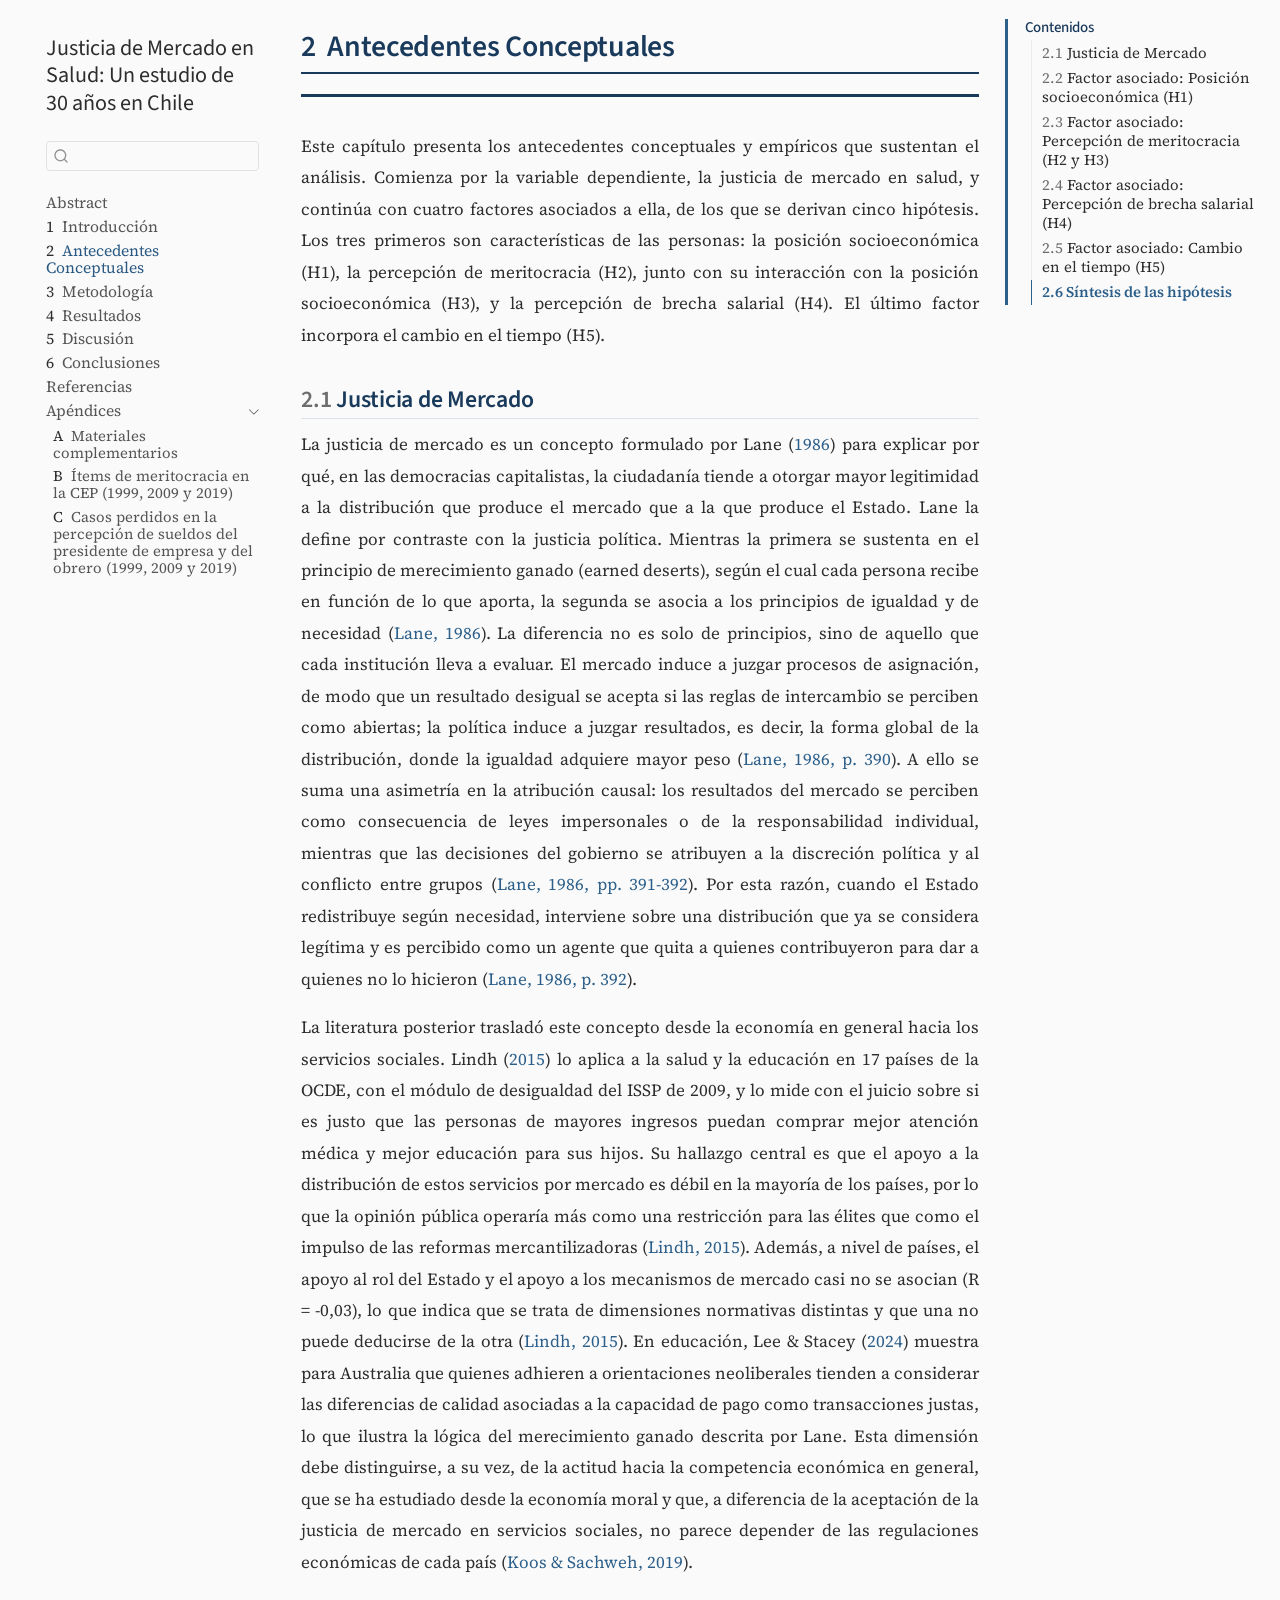
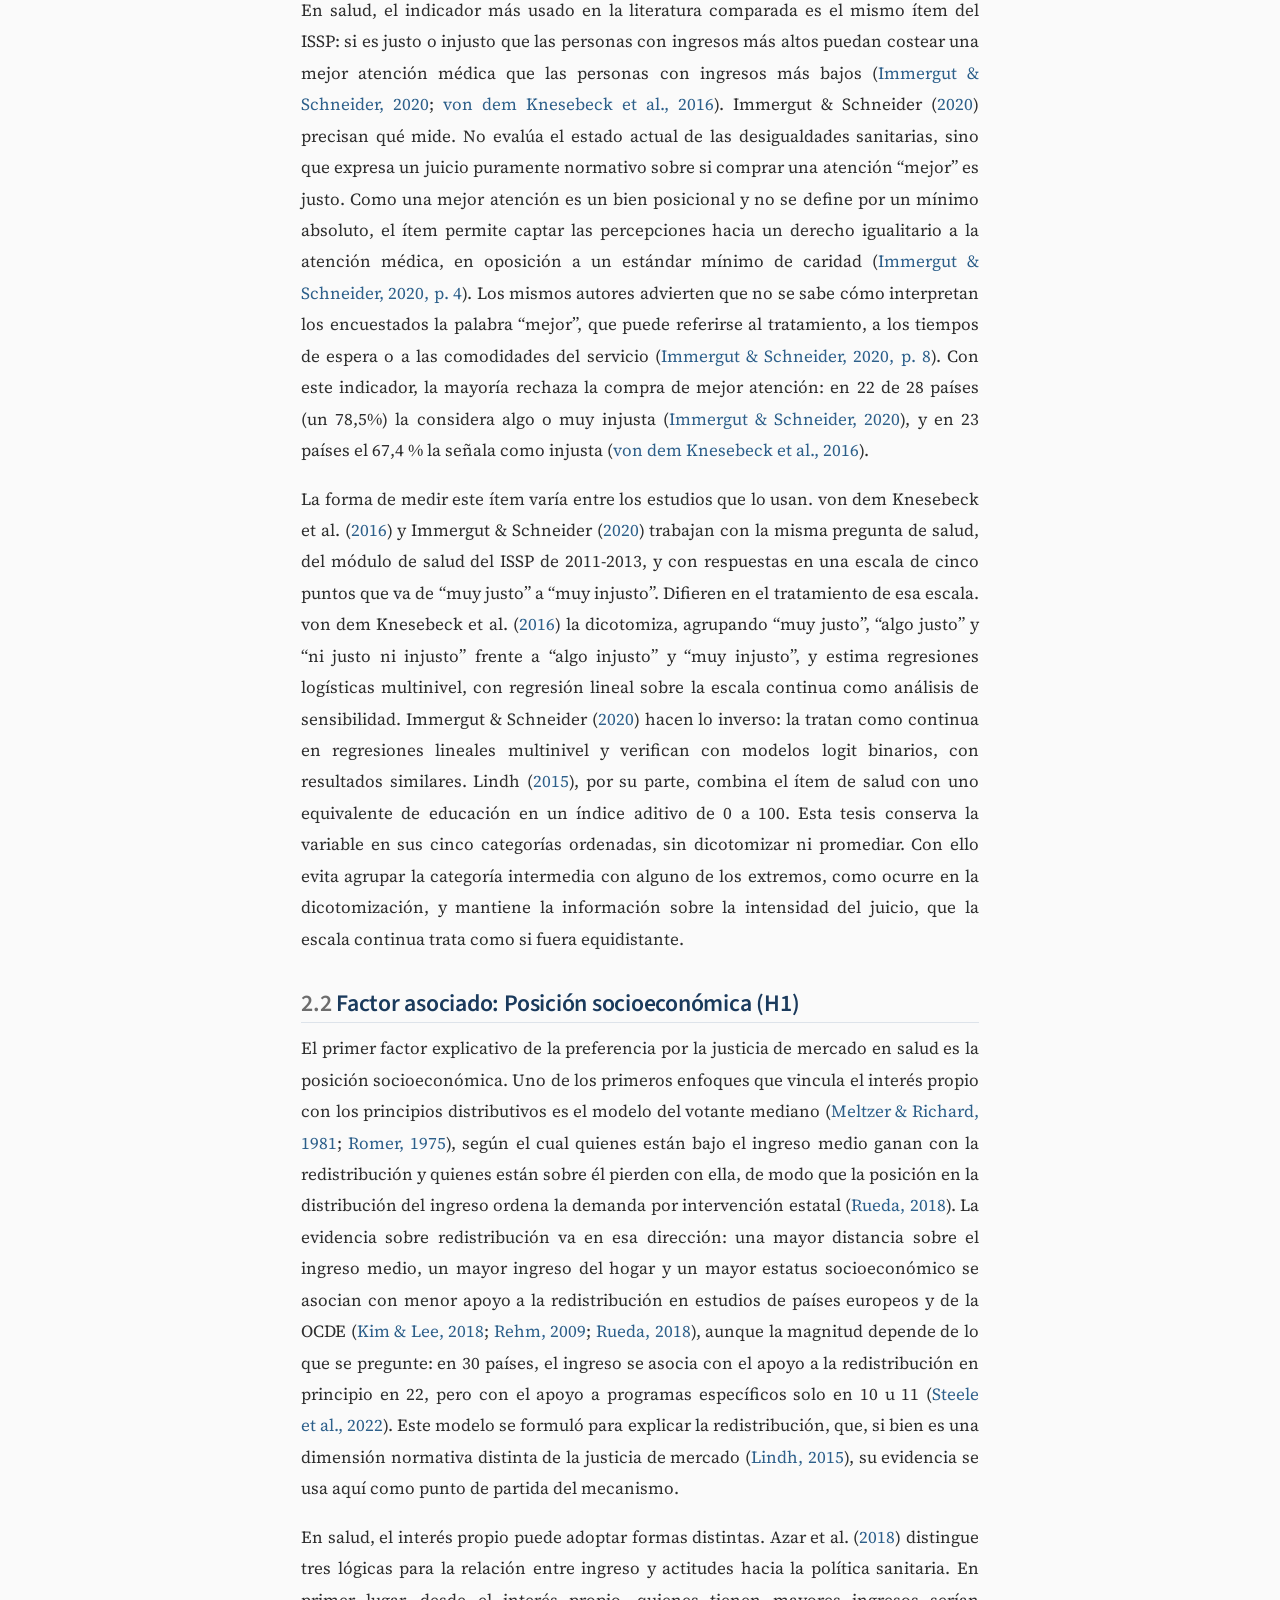
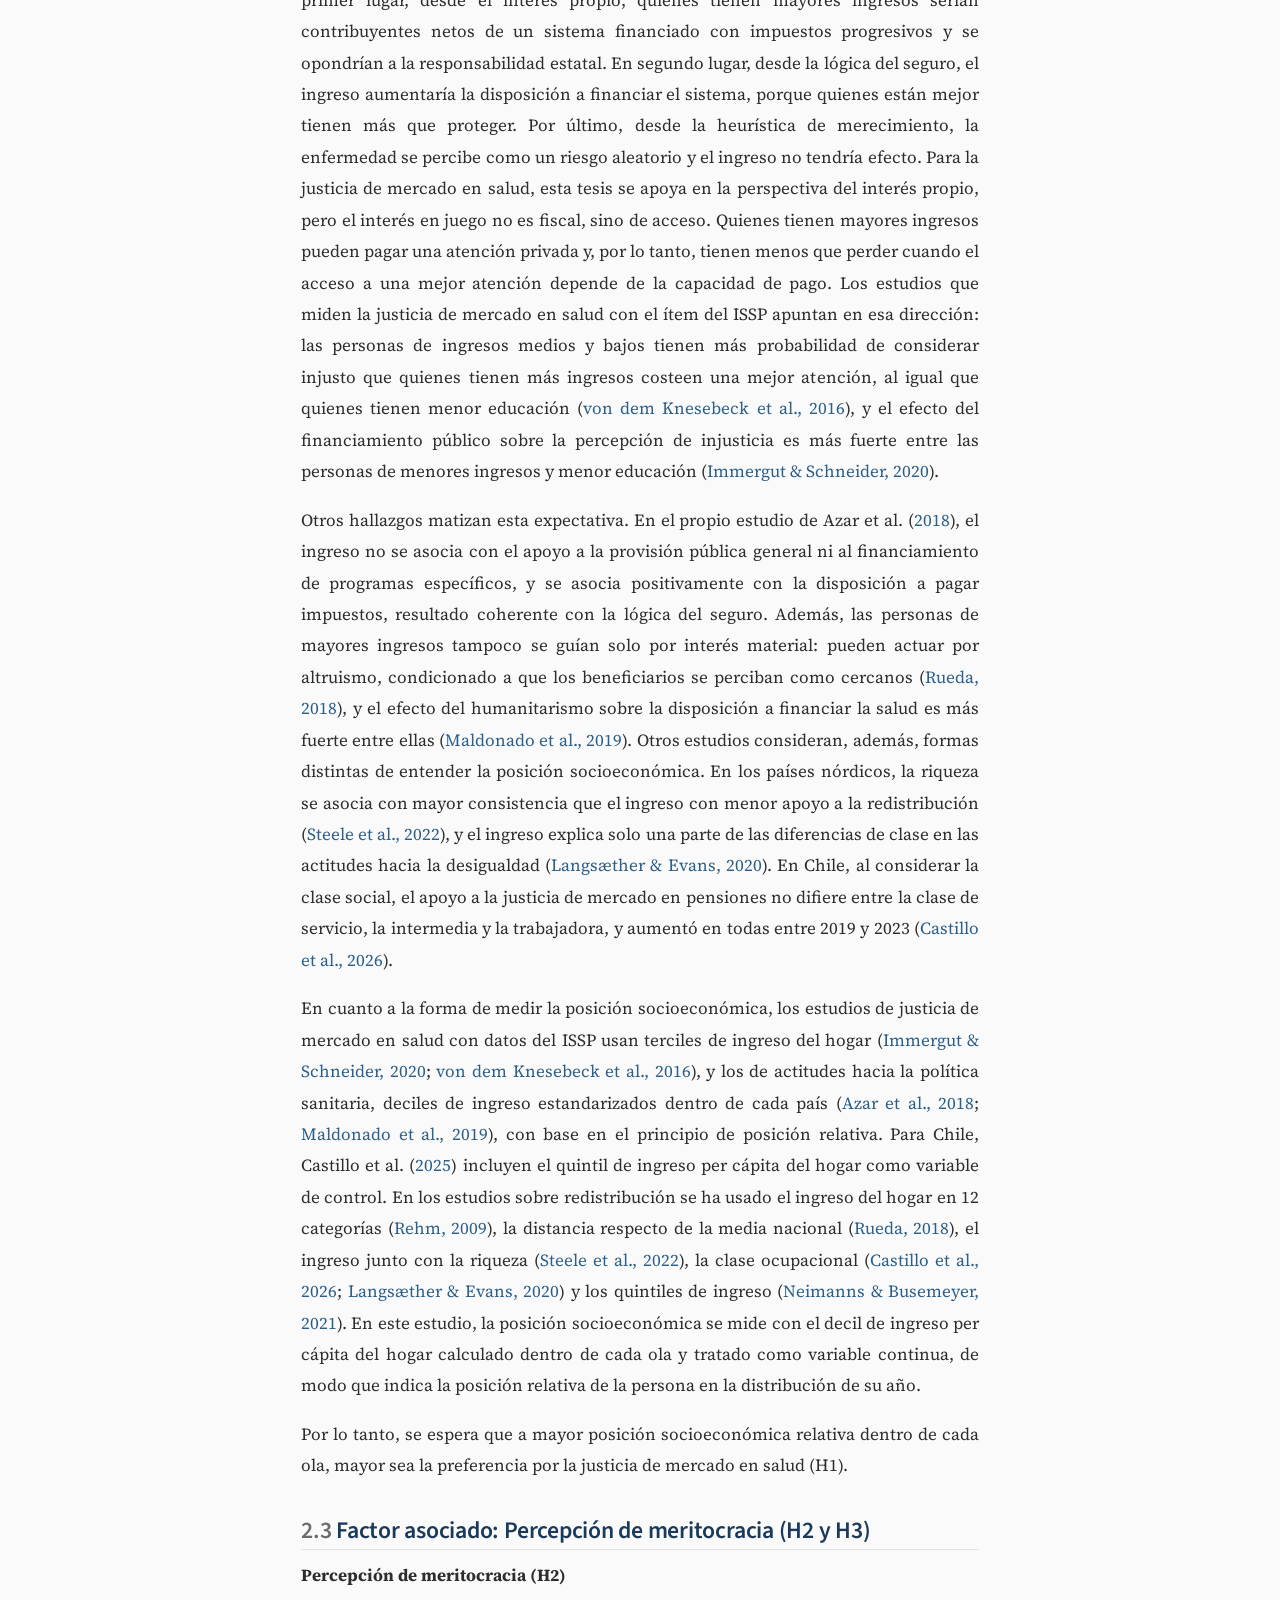
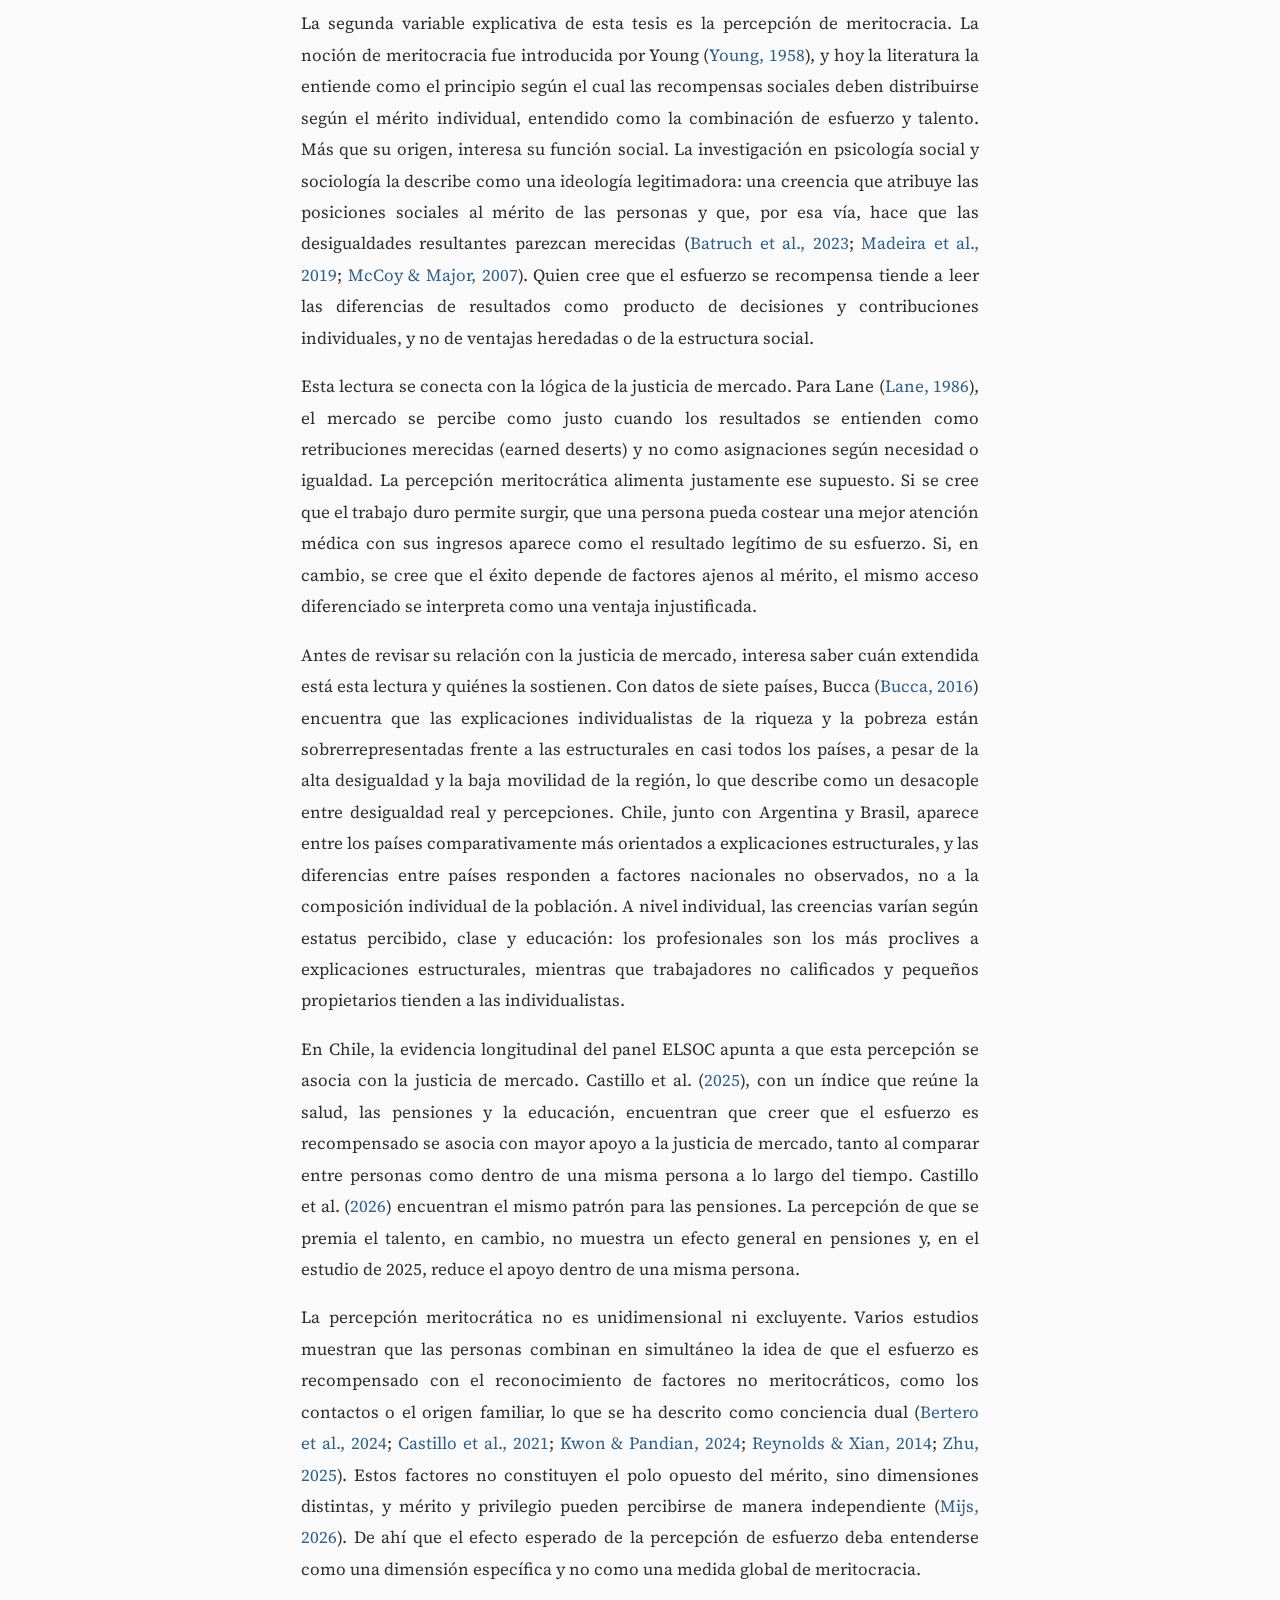
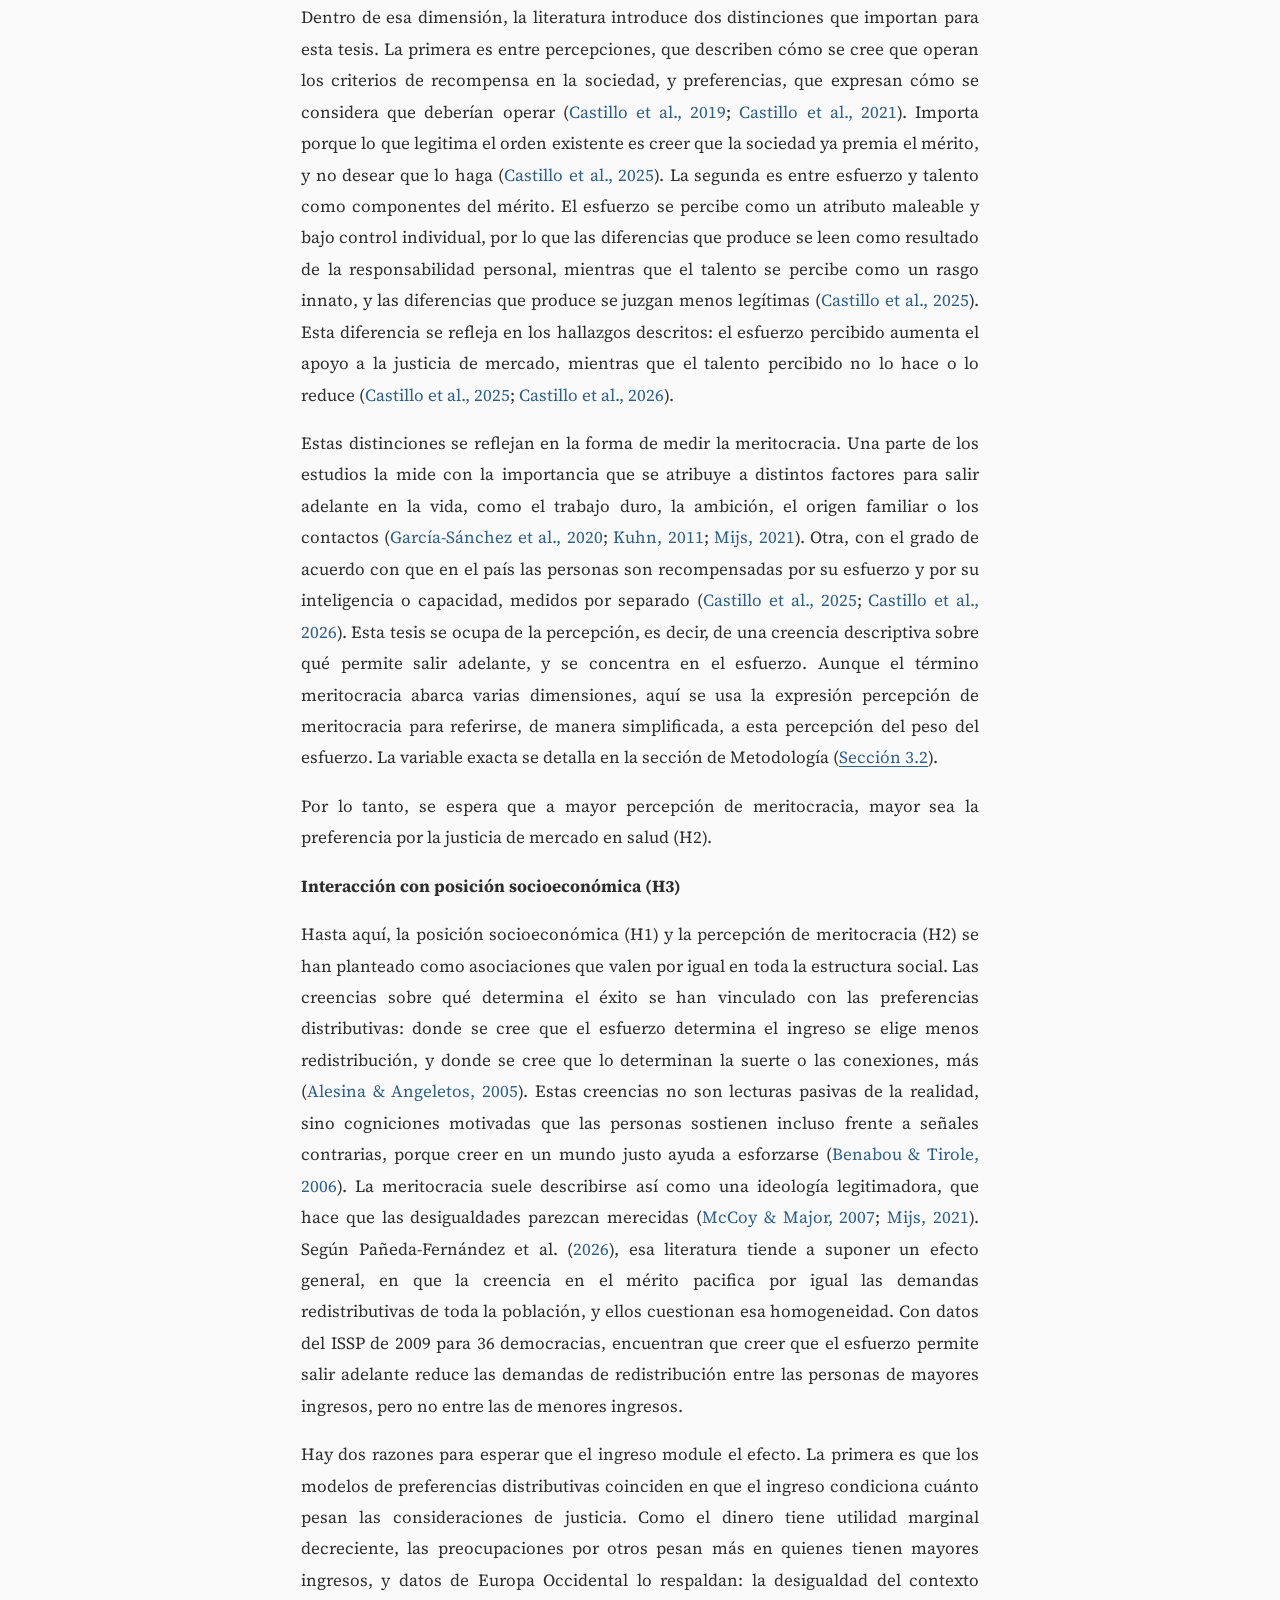
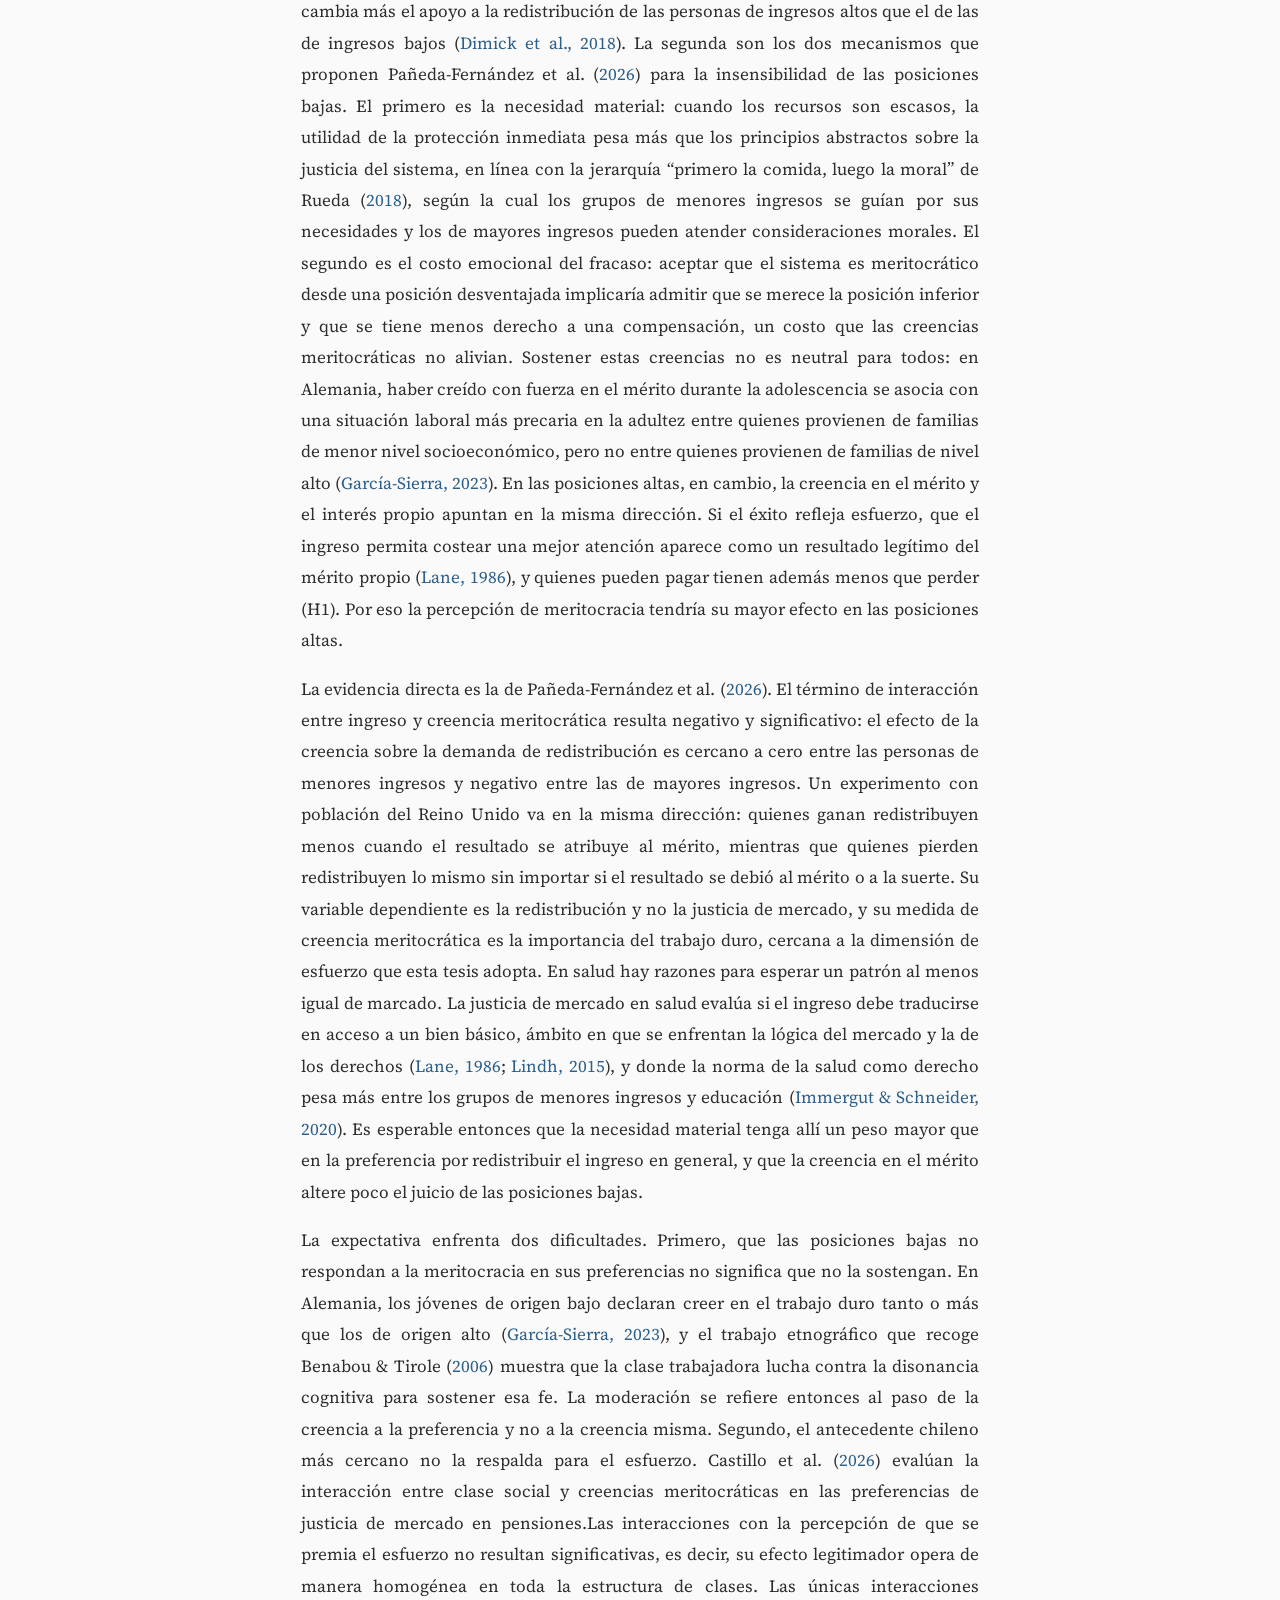
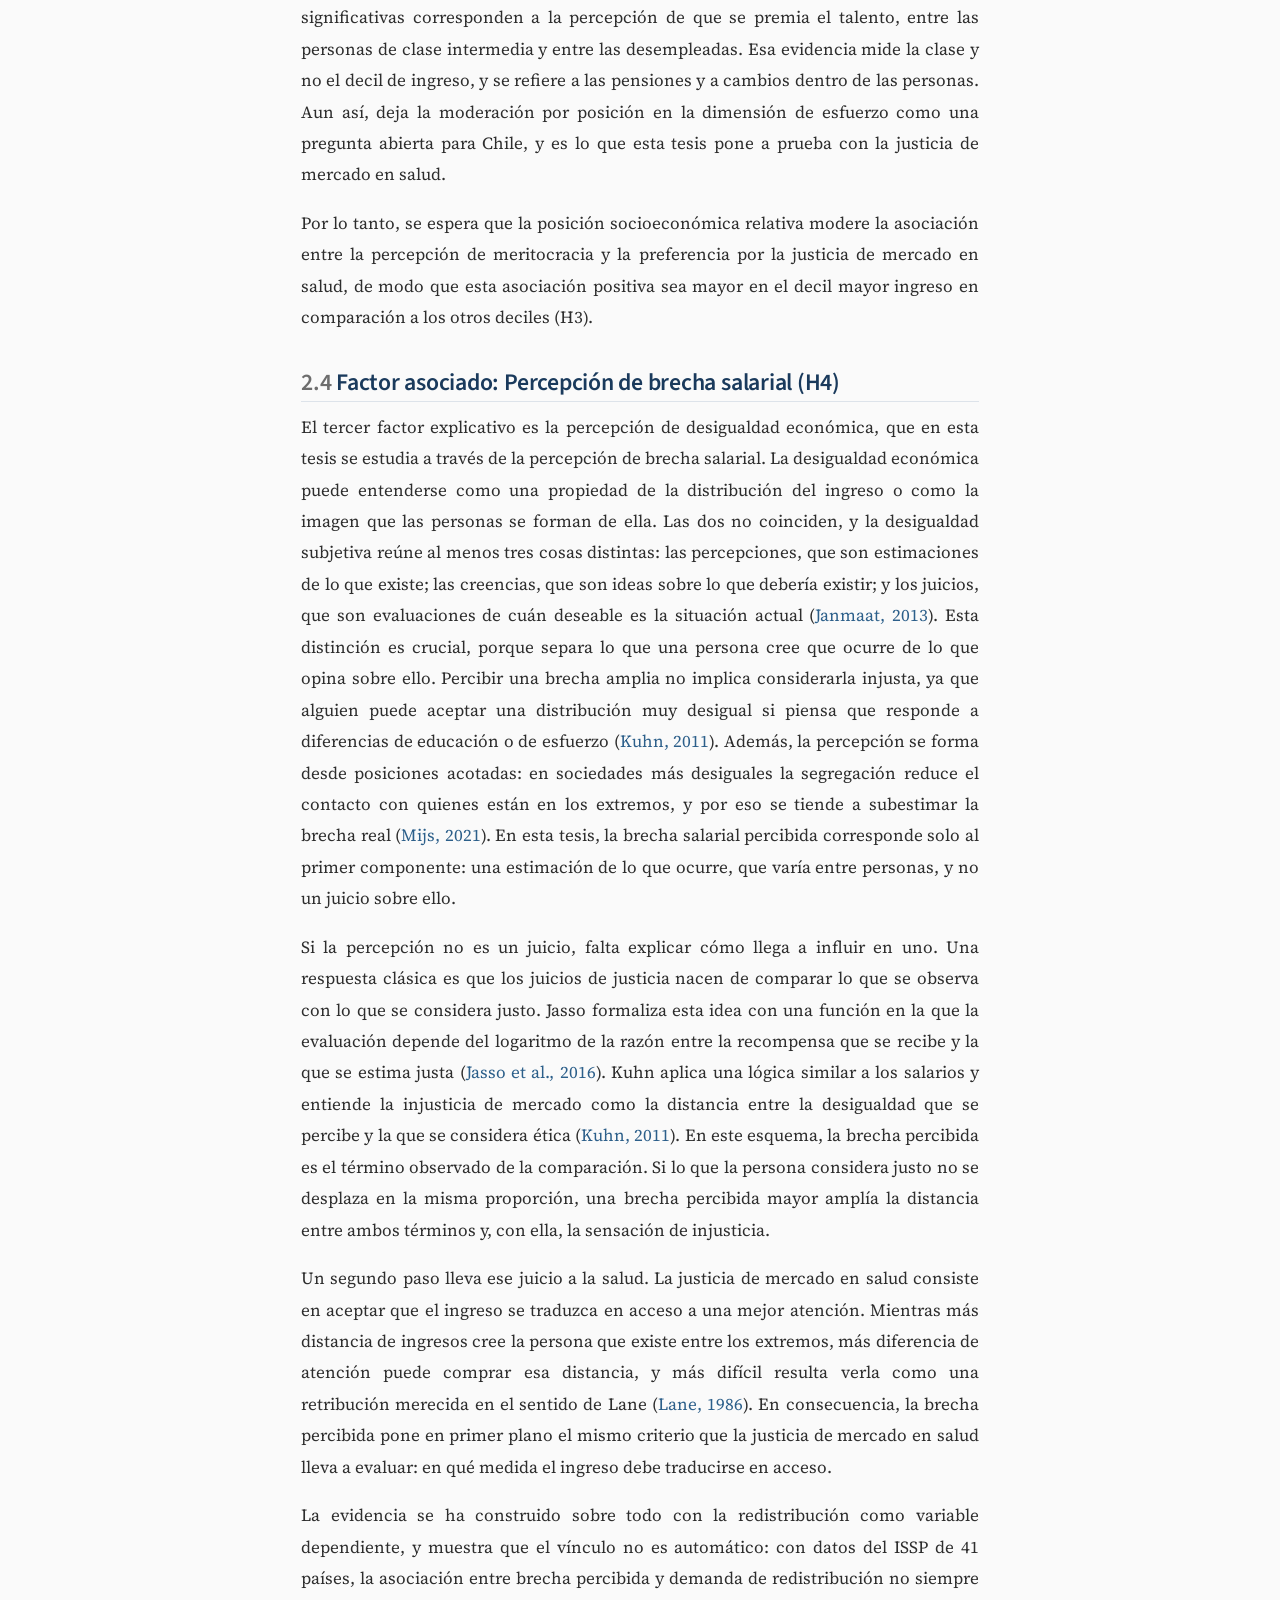
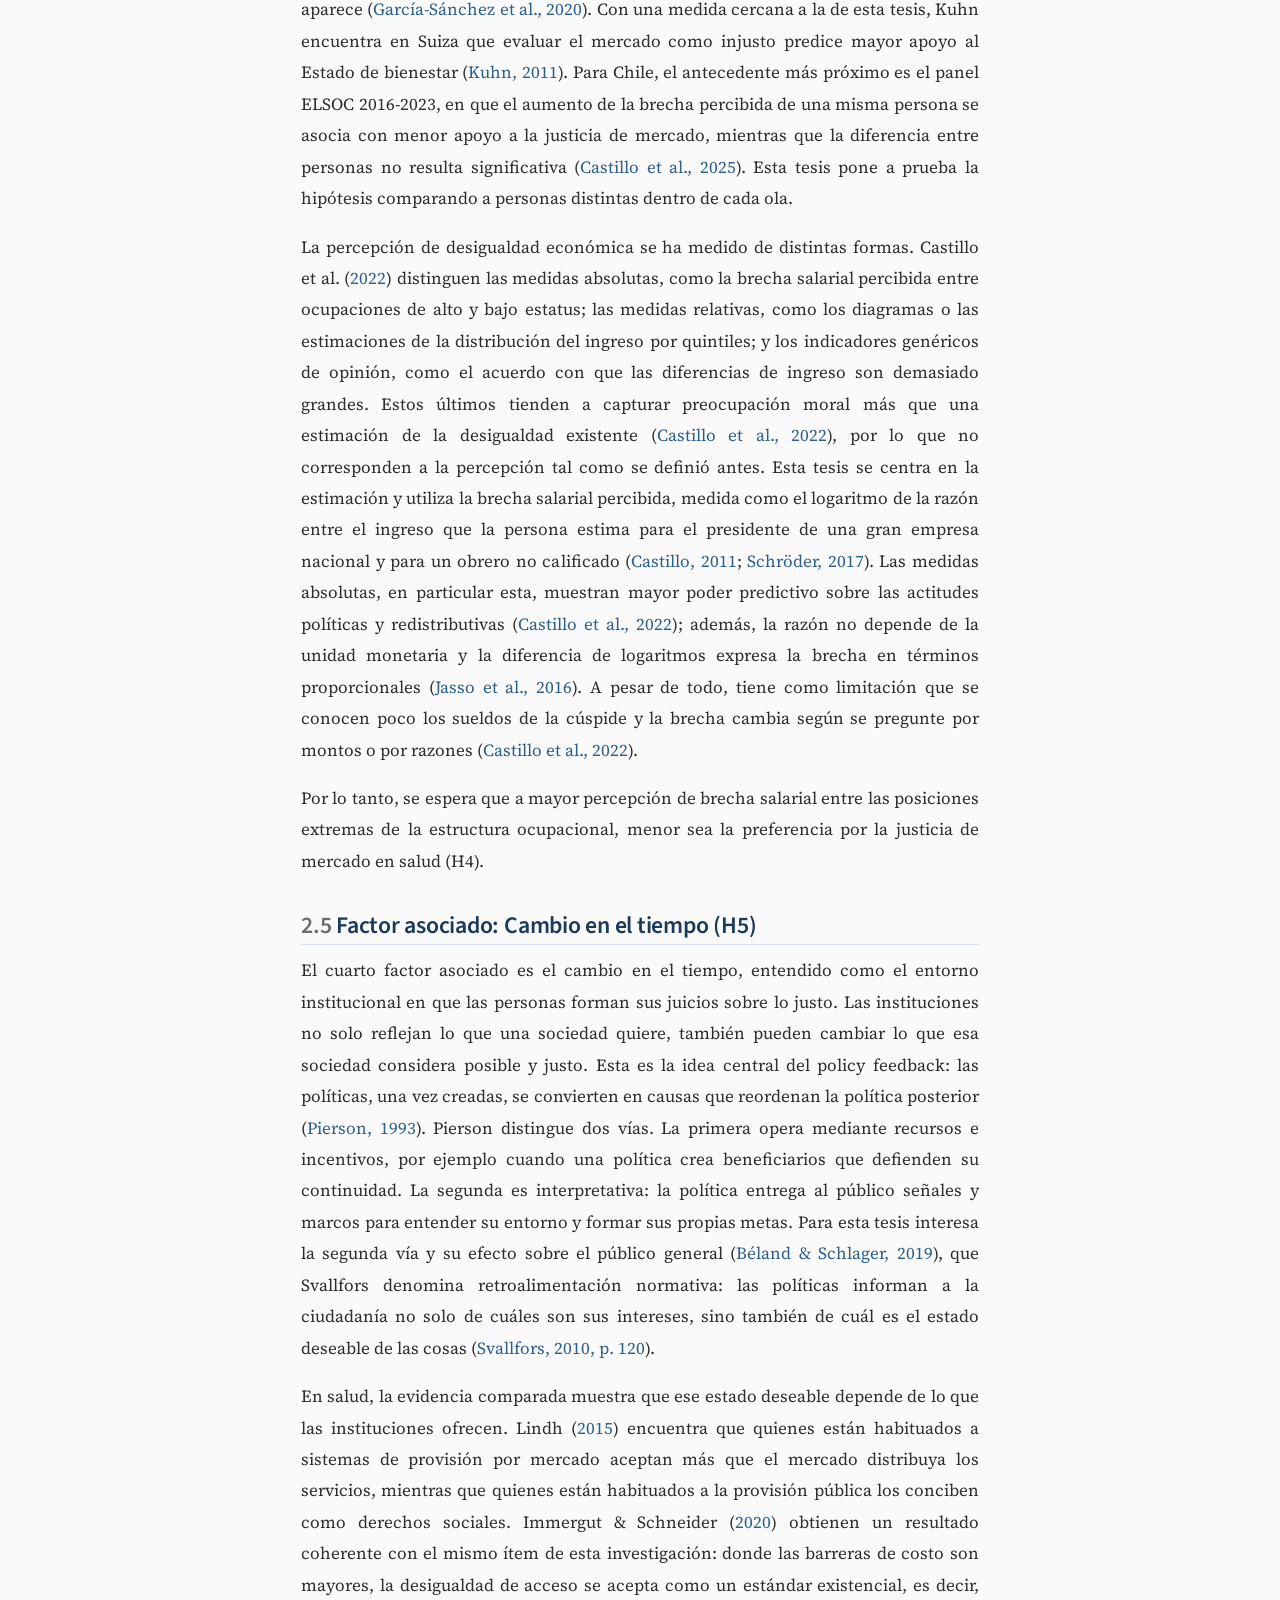
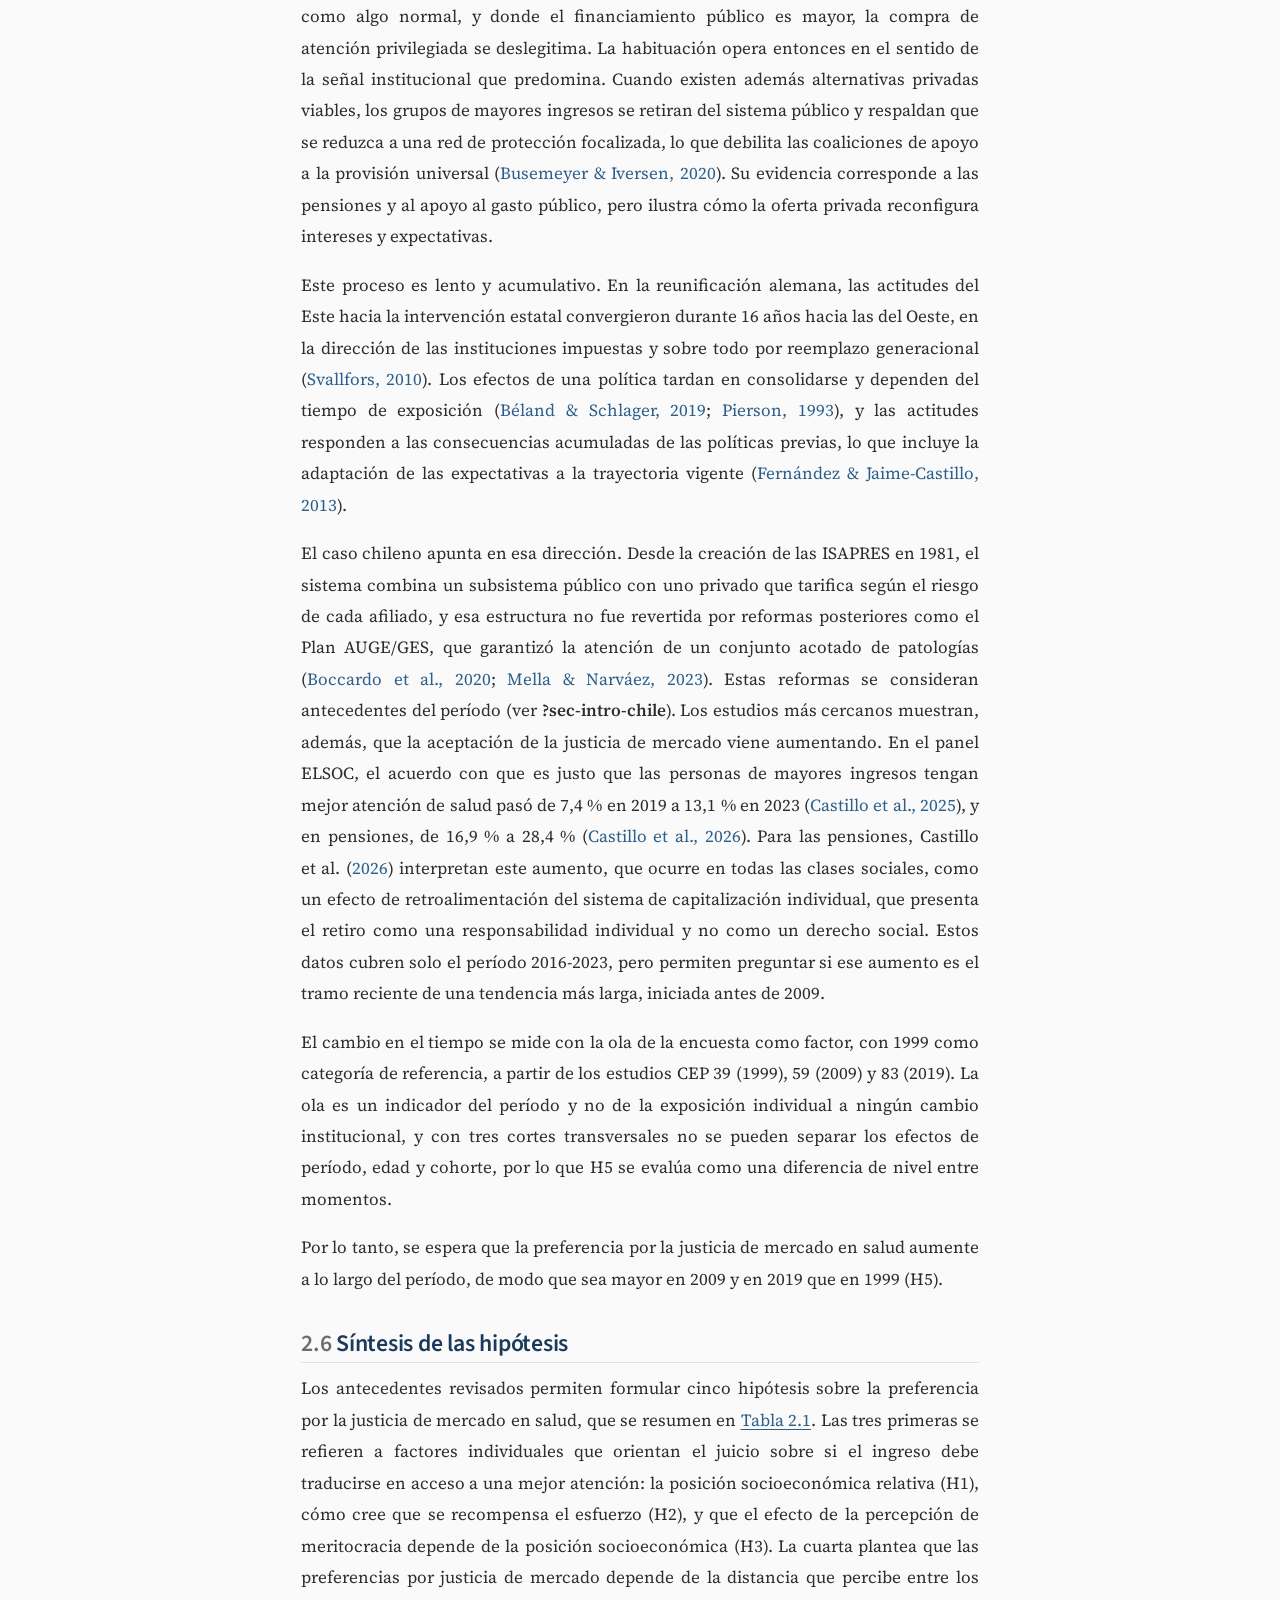
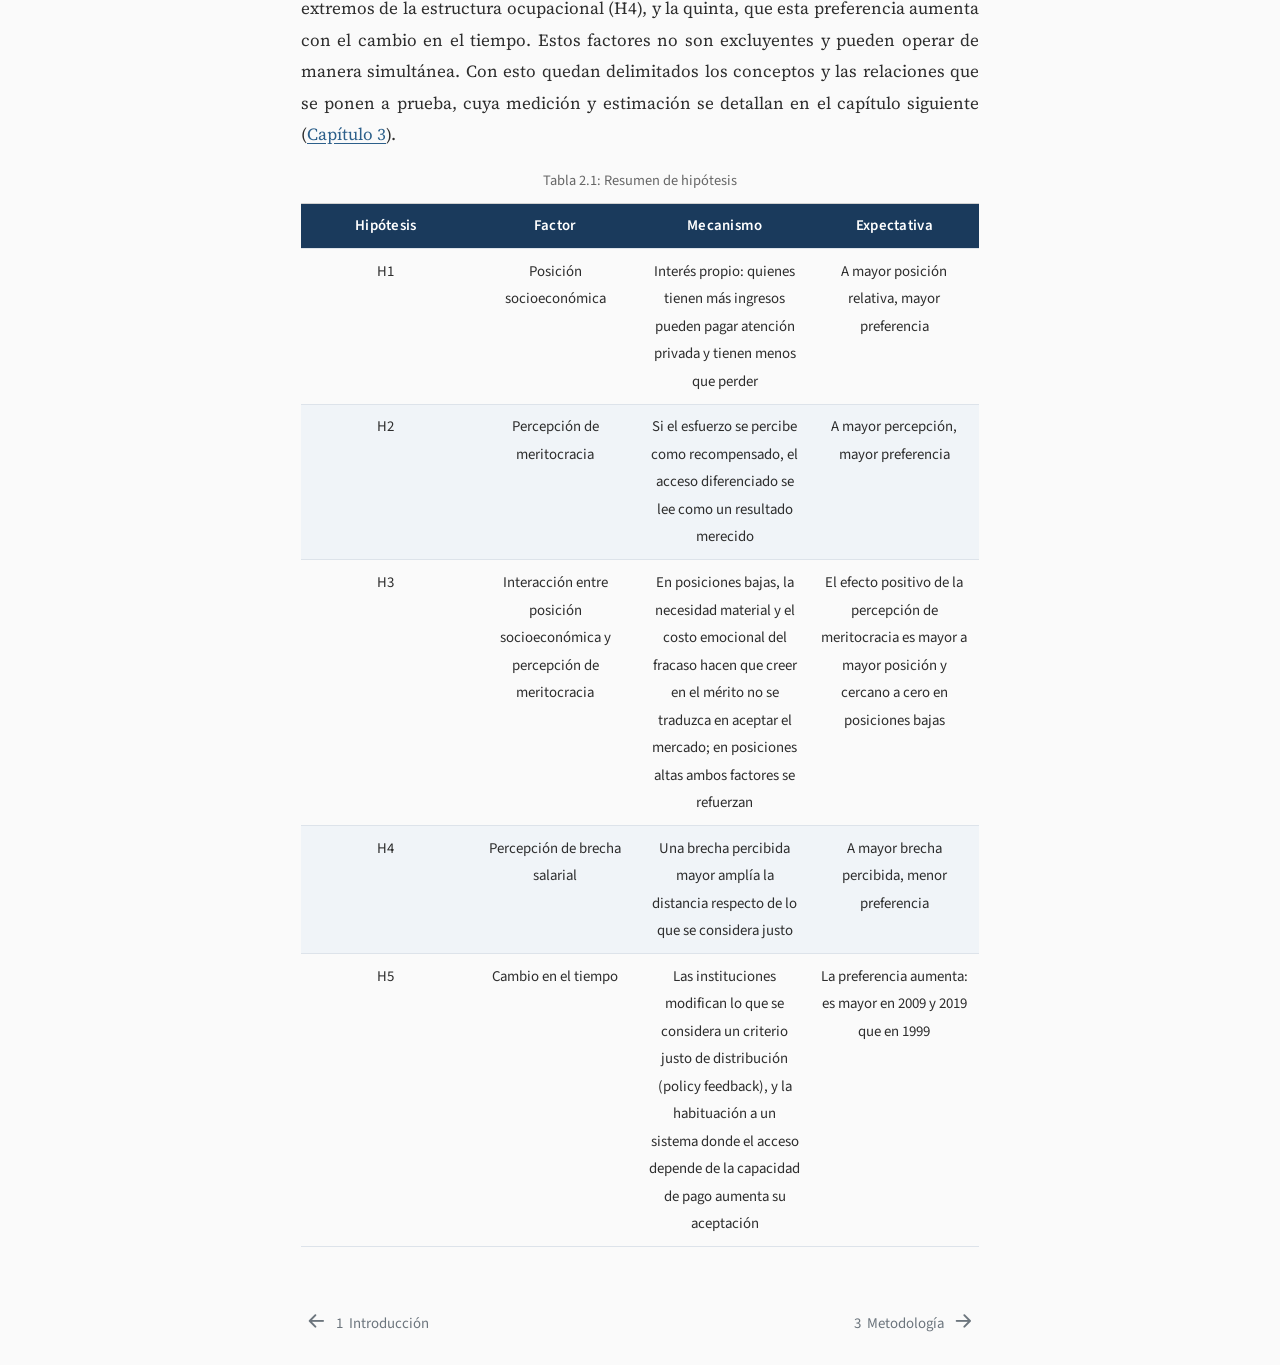
==== commit 87b04916: "Actualiza capítulos 2 y 3 en el libro publicado Incluye las dos referencias nuevas que cita la metod" ====
--- a/docs/02-antecedentes.html
+++ b/docs/02-antecedentes.html
@@ -220,11 +220,10 @@
   <ul>
   <li><a href="#sec-ant-justicia-mercado" id="toc-sec-ant-justicia-mercado" class="nav-link active" data-scroll-target="#sec-ant-justicia-mercado"><span class="header-section-number">2.1</span> Justicia de Mercado</a></li>
   <li><a href="#sec-ant-h1" id="toc-sec-ant-h1" class="nav-link" data-scroll-target="#sec-ant-h1"><span class="header-section-number">2.2</span> Factor asociado: Posición socioeconómica (H1)</a></li>
-  <li><a href="#sec-ant-h2" id="toc-sec-ant-h2" class="nav-link" data-scroll-target="#sec-ant-h2"><span class="header-section-number">2.3</span> Factor asociado: Percepción de meritocracia (H2)</a></li>
-  <li><a href="#sec-ant-h3" id="toc-sec-ant-h3" class="nav-link" data-scroll-target="#sec-ant-h3"><span class="header-section-number">2.4</span> Factor asociado: Percepción de brecha salarial (H3)</a></li>
-  <li><a href="#sec-ant-h4" id="toc-sec-ant-h4" class="nav-link" data-scroll-target="#sec-ant-h4"><span class="header-section-number">2.5</span> Factor asociado: Época (H4)</a></li>
-  <li><a href="#sec-ant-h5" id="toc-sec-ant-h5" class="nav-link" data-scroll-target="#sec-ant-h5"><span class="header-section-number">2.6</span> Factor asociado: Interacción entre posición socioeconómica y percepción de meritocracia (H5)</a></li>
-  <li><a href="#sec-ant-sintesis" id="toc-sec-ant-sintesis" class="nav-link" data-scroll-target="#sec-ant-sintesis"><span class="header-section-number">2.7</span> Síntesis de las hipótesis</a></li>
+  <li><a href="#sec-ant-h2-h3" id="toc-sec-ant-h2-h3" class="nav-link" data-scroll-target="#sec-ant-h2-h3"><span class="header-section-number">2.3</span> Factor asociado: Percepción de meritocracia (H2 y H3)</a></li>
+  <li><a href="#sec-ant-h4" id="toc-sec-ant-h4" class="nav-link" data-scroll-target="#sec-ant-h4"><span class="header-section-number">2.4</span> Factor asociado: Percepción de brecha salarial (H4)</a></li>
+  <li><a href="#sec-ant-h5" id="toc-sec-ant-h5" class="nav-link" data-scroll-target="#sec-ant-h5"><span class="header-section-number">2.5</span> Factor asociado: Cambio en el tiempo (H5)</a></li>
+  <li><a href="#sec-ant-sintesis" id="toc-sec-ant-sintesis" class="nav-link" data-scroll-target="#sec-ant-sintesis"><span class="header-section-number">2.6</span> Síntesis de las hipótesis</a></li>
   </ul>
 </nav>
     </div>
@@ -250,7 +249,7 @@
 </header>
 
 
-<p>Este capítulo presenta los antecedentes conceptuales y empíricos que sustentan el análisis. Comienza por la variable dependiente, la justicia de mercado en salud, y continúa con cinco factores asociados a ella. Los tres primeros son características de las personas: la posición socioeconómica (H1), la percepción de meritocracia (H2) y la percepción de brecha salarial (H3). Los dos últimos incorporan el tiempo y la combinación de factores: la época (H4) y la interacción entre posición socioeconómica y percepción de meritocracia (H5).</p>
+<p>Este capítulo presenta los antecedentes conceptuales y empíricos que sustentan el análisis. Comienza por la variable dependiente, la justicia de mercado en salud, y continúa con cuatro factores asociados a ella, de los que se derivan cinco hipótesis. Los tres primeros son características de las personas: la posición socioeconómica (H1), la percepción de meritocracia (H2), junto con su interacción con la posición socioeconómica (H3), y la percepción de brecha salarial (H4). El último factor incorpora el cambio en el tiempo (H5).</p>
 <section id="sec-ant-justicia-mercado" class="level2" data-number="2.1">
 <h2 data-number="2.1" class="anchored" data-anchor-id="sec-ant-justicia-mercado"><span class="header-section-number">2.1</span> Justicia de Mercado</h2>
 <p>La justicia de mercado es un concepto formulado por <span class="citation" data-cites="lane_1986">Lane (<a href="referencias.html#ref-lane_1986" role="doc-biblioref">1986</a>)</span> para explicar por qué, en las democracias capitalistas, la ciudadanía tiende a otorgar mayor legitimidad a la distribución que produce el mercado que a la que produce el Estado. Lane la define por contraste con la justicia política. Mientras la primera se sustenta en el principio de merecimiento ganado (earned deserts), según el cual cada persona recibe en función de lo que aporta, la segunda se asocia a los principios de igualdad y de necesidad <span class="citation" data-cites="lane_1986">(<a href="referencias.html#ref-lane_1986" role="doc-biblioref">Lane, 1986</a>)</span>. La diferencia no es solo de principios, sino de aquello que cada institución lleva a evaluar. El mercado induce a juzgar procesos de asignación, de modo que un resultado desigual se acepta si las reglas de intercambio se perciben como abiertas; la política induce a juzgar resultados, es decir, la forma global de la distribución, donde la igualdad adquiere mayor peso <span class="citation" data-cites="lane_1986">(<a href="referencias.html#ref-lane_1986" role="doc-biblioref">Lane, 1986, p. 390</a>)</span>. A ello se suma una asimetría en la atribución causal: los resultados del mercado se perciben como consecuencia de leyes impersonales o de la responsabilidad individual, mientras que las decisiones del gobierno se atribuyen a la discreción política y al conflicto entre grupos <span class="citation" data-cites="lane_1986">(<a href="referencias.html#ref-lane_1986" role="doc-biblioref">Lane, 1986, pp. 391-392</a>)</span>. Por esta razón, cuando el Estado redistribuye según necesidad, interviene sobre una distribución que ya se considera legítima y es percibido como un agente que quita a quienes contribuyeron para dar a quienes no lo hicieron <span class="citation" data-cites="lane_1986">(<a href="referencias.html#ref-lane_1986" role="doc-biblioref">Lane, 1986, p. 392</a>)</span>.</p>
@@ -266,8 +265,9 @@
 <p>En cuanto a la forma de medir la posición socioeconómica, los estudios de justicia de mercado en salud con datos del ISSP usan terciles de ingreso del hogar <span class="citation" data-cites="vondemknesebeck_2016 immergut_2020">(<a href="referencias.html#ref-immergut_2020" role="doc-biblioref">Immergut &amp; Schneider, 2020</a>; <a href="referencias.html#ref-vondemknesebeck_2016" role="doc-biblioref">von dem Knesebeck et&nbsp;al., 2016</a>)</span>, y los de actitudes hacia la política sanitaria, deciles de ingreso estandarizados dentro de cada país <span class="citation" data-cites="azar_2018 maldonado_2019">(<a href="referencias.html#ref-azar_2018" role="doc-biblioref">Azar et&nbsp;al., 2018</a>; <a href="referencias.html#ref-maldonado_2019" role="doc-biblioref">Maldonado et&nbsp;al., 2019</a>)</span>, con base en el principio de posición relativa. Para Chile, <span class="citation" data-cites="castillo_2025">Castillo et&nbsp;al. (<a href="referencias.html#ref-castillo_2025" role="doc-biblioref">2025</a>)</span> incluyen el quintil de ingreso per cápita del hogar como variable de control. En los estudios sobre redistribución se ha usado el ingreso del hogar en 12 categorías <span class="citation" data-cites="rehm_2009">(<a href="referencias.html#ref-rehm_2009" role="doc-biblioref">Rehm, 2009</a>)</span>, la distancia respecto de la media nacional <span class="citation" data-cites="rueda_2018">(<a href="referencias.html#ref-rueda_2018" role="doc-biblioref">Rueda, 2018</a>)</span>, el ingreso junto con la riqueza <span class="citation" data-cites="steele_2022">(<a href="referencias.html#ref-steele_2022" role="doc-biblioref">Steele et&nbsp;al., 2022</a>)</span>, la clase ocupacional <span class="citation" data-cites="langsaether_2020 castillo_2026">(<a href="referencias.html#ref-castillo_2026" role="doc-biblioref">Castillo et&nbsp;al., 2026</a>; <a href="referencias.html#ref-langsaether_2020" role="doc-biblioref">Langsæther &amp; Evans, 2020</a>)</span> y los quintiles de ingreso <span class="citation" data-cites="neimanns_2021">(<a href="referencias.html#ref-neimanns_2021" role="doc-biblioref">Neimanns &amp; Busemeyer, 2021</a>)</span>. En este estudio, la posición socioeconómica se mide con el decil de ingreso per cápita del hogar calculado dentro de cada ola y tratado como variable continua, de modo que indica la posición relativa de la persona en la distribución de su año.</p>
 <p>Por lo tanto, se espera que a mayor posición socioeconómica relativa dentro de cada ola, mayor sea la preferencia por la justicia de mercado en salud (H1).</p>
 </section>
-<section id="sec-ant-h2" class="level2" data-number="2.3">
-<h2 data-number="2.3" class="anchored" data-anchor-id="sec-ant-h2"><span class="header-section-number">2.3</span> Factor asociado: Percepción de meritocracia (H2)</h2>
+<section id="sec-ant-h2-h3" class="level2" data-number="2.3">
+<h2 data-number="2.3" class="anchored" data-anchor-id="sec-ant-h2-h3"><span class="header-section-number">2.3</span> Factor asociado: Percepción de meritocracia (H2 y H3)</h2>
+<p><strong>Percepción de meritocracia (H2)</strong></p>
 <p>La segunda variable explicativa de esta tesis es la percepción de meritocracia. La noción de meritocracia fue introducida por Young <span class="citation" data-cites="young_1958">(<a href="referencias.html#ref-young_1958" role="doc-biblioref">Young, 1958</a>)</span>, y hoy la literatura la entiende como el principio según el cual las recompensas sociales deben distribuirse según el mérito individual, entendido como la combinación de esfuerzo y talento. Más que su origen, interesa su función social. La investigación en psicología social y sociología la describe como una ideología legitimadora: una creencia que atribuye las posiciones sociales al mérito de las personas y que, por esa vía, hace que las desigualdades resultantes parezcan merecidas <span class="citation" data-cites="mccoy_2007 madeira_2019 batruch_2023">(<a href="referencias.html#ref-batruch_2023" role="doc-biblioref">Batruch et&nbsp;al., 2023</a>; <a href="referencias.html#ref-madeira_2019" role="doc-biblioref">Madeira et&nbsp;al., 2019</a>; <a href="referencias.html#ref-mccoy_2007" role="doc-biblioref">McCoy &amp; Major, 2007</a>)</span>. Quien cree que el esfuerzo se recompensa tiende a leer las diferencias de resultados como producto de decisiones y contribuciones individuales, y no de ventajas heredadas o de la estructura social.</p>
 <p>Esta lectura se conecta con la lógica de la justicia de mercado. Para Lane <span class="citation" data-cites="lane_1986">(<a href="referencias.html#ref-lane_1986" role="doc-biblioref">Lane, 1986</a>)</span>, el mercado se percibe como justo cuando los resultados se entienden como retribuciones merecidas (earned deserts) y no como asignaciones según necesidad o igualdad. La percepción meritocrática alimenta justamente ese supuesto. Si se cree que el trabajo duro permite surgir, que una persona pueda costear una mejor atención médica con sus ingresos aparece como el resultado legítimo de su esfuerzo. Si, en cambio, se cree que el éxito depende de factores ajenos al mérito, el mismo acceso diferenciado se interpreta como una ventaja injustificada.</p>
 <p>Antes de revisar su relación con la justicia de mercado, interesa saber cuán extendida está esta lectura y quiénes la sostienen. Con datos de siete países, Bucca <span class="citation" data-cites="bucca_2016">(<a href="referencias.html#ref-bucca_2016" role="doc-biblioref">Bucca, 2016</a>)</span> encuentra que las explicaciones individualistas de la riqueza y la pobreza están sobrerrepresentadas frente a las estructurales en casi todos los países, a pesar de la alta desigualdad y la baja movilidad de la región, lo que describe como un desacople entre desigualdad real y percepciones. Chile, junto con Argentina y Brasil, aparece entre los países comparativamente más orientados a explicaciones estructurales, y las diferencias entre países responden a factores nacionales no observados, no a la composición individual de la población. A nivel individual, las creencias varían según estatus percibido, clase y educación: los profesionales son los más proclives a explicaciones estructurales, mientras que trabajadores no calificados y pequeños propietarios tienden a las individualistas.</p>
@@ -276,62 +276,34 @@
 <p>Dentro de esa dimensión, la literatura introduce dos distinciones que importan para esta tesis. La primera es entre percepciones, que describen cómo se cree que operan los criterios de recompensa en la sociedad, y preferencias, que expresan cómo se considera que deberían operar <span class="citation" data-cites="castillo_2019 castillo_2021">(<a href="referencias.html#ref-castillo_2019" role="doc-biblioref">Castillo et&nbsp;al., 2019</a>; <a href="referencias.html#ref-castillo_2021" role="doc-biblioref">Castillo et&nbsp;al., 2021</a>)</span>. Importa porque lo que legitima el orden existente es creer que la sociedad ya premia el mérito, y no desear que lo haga <span class="citation" data-cites="castillo_2025">(<a href="referencias.html#ref-castillo_2025" role="doc-biblioref">Castillo et&nbsp;al., 2025</a>)</span>. La segunda es entre esfuerzo y talento como componentes del mérito. El esfuerzo se percibe como un atributo maleable y bajo control individual, por lo que las diferencias que produce se leen como resultado de la responsabilidad personal, mientras que el talento se percibe como un rasgo innato, y las diferencias que produce se juzgan menos legítimas <span class="citation" data-cites="castillo_2025">(<a href="referencias.html#ref-castillo_2025" role="doc-biblioref">Castillo et&nbsp;al., 2025</a>)</span>. Esta diferencia se refleja en los hallazgos descritos: el esfuerzo percibido aumenta el apoyo a la justicia de mercado, mientras que el talento percibido no lo hace o lo reduce <span class="citation" data-cites="castillo_2025 castillo_2026">(<a href="referencias.html#ref-castillo_2025" role="doc-biblioref">Castillo et&nbsp;al., 2025</a>; <a href="referencias.html#ref-castillo_2026" role="doc-biblioref">Castillo et&nbsp;al., 2026</a>)</span>.</p>
 <p>Estas distinciones se reflejan en la forma de medir la meritocracia. Una parte de los estudios la mide con la importancia que se atribuye a distintos factores para salir adelante en la vida, como el trabajo duro, la ambición, el origen familiar o los contactos <span class="citation" data-cites="mijs_2021 garcia-sanchez_2020 kuhn_2011">(<a href="referencias.html#ref-garcia-sanchez_2020" role="doc-biblioref">García‐Sánchez et&nbsp;al., 2020</a>; <a href="referencias.html#ref-kuhn_2011" role="doc-biblioref">Kuhn, 2011</a>; <a href="referencias.html#ref-mijs_2021" role="doc-biblioref">Mijs, 2021</a>)</span>. Otra, con el grado de acuerdo con que en el país las personas son recompensadas por su esfuerzo y por su inteligencia o capacidad, medidos por separado <span class="citation" data-cites="castillo_2025 castillo_2026">(<a href="referencias.html#ref-castillo_2025" role="doc-biblioref">Castillo et&nbsp;al., 2025</a>; <a href="referencias.html#ref-castillo_2026" role="doc-biblioref">Castillo et&nbsp;al., 2026</a>)</span>. Esta tesis se ocupa de la percepción, es decir, de una creencia descriptiva sobre qué permite salir adelante, y se concentra en el esfuerzo. Aunque el término meritocracia abarca varias dimensiones, aquí se usa la expresión percepción de meritocracia para referirse, de manera simplificada, a esta percepción del peso del esfuerzo. La variable exacta se detalla en la sección de Metodología (<a href="03-metodologia.html#sec-variables" class="quarto-xref"><span>Sección 3.2</span></a>).</p>
 <p>Por lo tanto, se espera que a mayor percepción de meritocracia, mayor sea la preferencia por la justicia de mercado en salud (H2).</p>
-<div class="callout callout-style-default callout-note callout-titled">
-<div class="callout-header d-flex align-content-center">
-<div class="callout-icon-container">
-<i class="callout-icon"></i>
-</div>
-<div class="callout-title-container flex-fill">
-Nota
-</div>
-</div>
-<div class="callout-body-container callout-body">
-<p>Pendiente: Definir variable a utilizar. Ver especificación en metodología</p>
-</div>
-</div>
+<p><strong>Interacción con posición socioeconómica (H3)</strong></p>
+<p>Hasta aquí, la posición socioeconómica (H1) y la percepción de meritocracia (H2) se han planteado como asociaciones que valen por igual en toda la estructura social. Las creencias sobre qué determina el éxito se han vinculado con las preferencias distributivas: donde se cree que el esfuerzo determina el ingreso se elige menos redistribución, y donde se cree que lo determinan la suerte o las conexiones, más <span class="citation" data-cites="alesina_2005">(<a href="referencias.html#ref-alesina_2005" role="doc-biblioref">Alesina &amp; Angeletos, 2005</a>)</span>. Estas creencias no son lecturas pasivas de la realidad, sino cogniciones motivadas que las personas sostienen incluso frente a señales contrarias, porque creer en un mundo justo ayuda a esforzarse <span class="citation" data-cites="benabou_2006">(<a href="referencias.html#ref-benabou_2006" role="doc-biblioref">Benabou &amp; Tirole, 2006</a>)</span>. La meritocracia suele describirse así como una ideología legitimadora, que hace que las desigualdades parezcan merecidas <span class="citation" data-cites="mccoy_2007 mijs_2021">(<a href="referencias.html#ref-mccoy_2007" role="doc-biblioref">McCoy &amp; Major, 2007</a>; <a href="referencias.html#ref-mijs_2021" role="doc-biblioref">Mijs, 2021</a>)</span>. Según <span class="citation" data-cites="paneda-fernandez_2026">Pañeda-Fernández et&nbsp;al. (<a href="referencias.html#ref-paneda-fernandez_2026" role="doc-biblioref">2026</a>)</span>, esa literatura tiende a suponer un efecto general, en que la creencia en el mérito pacifica por igual las demandas redistributivas de toda la población, y ellos cuestionan esa homogeneidad. Con datos del ISSP de 2009 para 36 democracias, encuentran que creer que el esfuerzo permite salir adelante reduce las demandas de redistribución entre las personas de mayores ingresos, pero no entre las de menores ingresos.</p>
+<p>Hay dos razones para esperar que el ingreso module el efecto. La primera es que los modelos de preferencias distributivas coinciden en que el ingreso condiciona cuánto pesan las consideraciones de justicia. Como el dinero tiene utilidad marginal decreciente, las preocupaciones por otros pesan más en quienes tienen mayores ingresos, y datos de Europa Occidental lo respaldan: la desigualdad del contexto cambia más el apoyo a la redistribución de las personas de ingresos altos que el de las de ingresos bajos <span class="citation" data-cites="dimick_2018">(<a href="referencias.html#ref-dimick_2018" role="doc-biblioref">Dimick et&nbsp;al., 2018</a>)</span>. La segunda son los dos mecanismos que proponen <span class="citation" data-cites="paneda-fernandez_2026">Pañeda-Fernández et&nbsp;al. (<a href="referencias.html#ref-paneda-fernandez_2026" role="doc-biblioref">2026</a>)</span> para la insensibilidad de las posiciones bajas. El primero es la necesidad material: cuando los recursos son escasos, la utilidad de la protección inmediata pesa más que los principios abstractos sobre la justicia del sistema, en línea con la jerarquía “primero la comida, luego la moral” de <span class="citation" data-cites="rueda_2018">Rueda (<a href="referencias.html#ref-rueda_2018" role="doc-biblioref">2018</a>)</span>, según la cual los grupos de menores ingresos se guían por sus necesidades y los de mayores ingresos pueden atender consideraciones morales. El segundo es el costo emocional del fracaso: aceptar que el sistema es meritocrático desde una posición desventajada implicaría admitir que se merece la posición inferior y que se tiene menos derecho a una compensación, un costo que las creencias meritocráticas no alivian. Sostener estas creencias no es neutral para todos: en Alemania, haber creído con fuerza en el mérito durante la adolescencia se asocia con una situación laboral más precaria en la adultez entre quienes provienen de familias de menor nivel socioeconómico, pero no entre quienes provienen de familias de nivel alto <span class="citation" data-cites="garcia-sierra_2023">(<a href="referencias.html#ref-garcia-sierra_2023" role="doc-biblioref">García-Sierra, 2023</a>)</span>. En las posiciones altas, en cambio, la creencia en el mérito y el interés propio apuntan en la misma dirección. Si el éxito refleja esfuerzo, que el ingreso permita costear una mejor atención aparece como un resultado legítimo del mérito propio <span class="citation" data-cites="lane_1986">(<a href="referencias.html#ref-lane_1986" role="doc-biblioref">Lane, 1986</a>)</span>, y quienes pueden pagar tienen además menos que perder (H1). Por eso la percepción de meritocracia tendría su mayor efecto en las posiciones altas.</p>
+<p>La evidencia directa es la de <span class="citation" data-cites="paneda-fernandez_2026">Pañeda-Fernández et&nbsp;al. (<a href="referencias.html#ref-paneda-fernandez_2026" role="doc-biblioref">2026</a>)</span>. El término de interacción entre ingreso y creencia meritocrática resulta negativo y significativo: el efecto de la creencia sobre la demanda de redistribución es cercano a cero entre las personas de menores ingresos y negativo entre las de mayores ingresos. Un experimento con población del Reino Unido va en la misma dirección: quienes ganan redistribuyen menos cuando el resultado se atribuye al mérito, mientras que quienes pierden redistribuyen lo mismo sin importar si el resultado se debió al mérito o a la suerte. Su variable dependiente es la redistribución y no la justicia de mercado, y su medida de creencia meritocrática es la importancia del trabajo duro, cercana a la dimensión de esfuerzo que esta tesis adopta. En salud hay razones para esperar un patrón al menos igual de marcado. La justicia de mercado en salud evalúa si el ingreso debe traducirse en acceso a un bien básico, ámbito en que se enfrentan la lógica del mercado y la de los derechos <span class="citation" data-cites="lane_1986 lindh_2015">(<a href="referencias.html#ref-lane_1986" role="doc-biblioref">Lane, 1986</a>; <a href="referencias.html#ref-lindh_2015" role="doc-biblioref">Lindh, 2015</a>)</span>, y donde la norma de la salud como derecho pesa más entre los grupos de menores ingresos y educación <span class="citation" data-cites="immergut_2020">(<a href="referencias.html#ref-immergut_2020" role="doc-biblioref">Immergut &amp; Schneider, 2020</a>)</span>. Es esperable entonces que la necesidad material tenga allí un peso mayor que en la preferencia por redistribuir el ingreso en general, y que la creencia en el mérito altere poco el juicio de las posiciones bajas.</p>
+<p>La expectativa enfrenta dos dificultades. Primero, que las posiciones bajas no respondan a la meritocracia en sus preferencias no significa que no la sostengan. En Alemania, los jóvenes de origen bajo declaran creer en el trabajo duro tanto o más que los de origen alto <span class="citation" data-cites="garcia-sierra_2023">(<a href="referencias.html#ref-garcia-sierra_2023" role="doc-biblioref">García-Sierra, 2023</a>)</span>, y el trabajo etnográfico que recoge <span class="citation" data-cites="benabou_2006">Benabou &amp; Tirole (<a href="referencias.html#ref-benabou_2006" role="doc-biblioref">2006</a>)</span> muestra que la clase trabajadora lucha contra la disonancia cognitiva para sostener esa fe. La moderación se refiere entonces al paso de la creencia a la preferencia y no a la creencia misma. Segundo, el antecedente chileno más cercano no la respalda para el esfuerzo. <span class="citation" data-cites="castillo_2026">Castillo et&nbsp;al. (<a href="referencias.html#ref-castillo_2026" role="doc-biblioref">2026</a>)</span> evalúan la interacción entre clase social y creencias meritocráticas en las preferencias de justicia de mercado en pensiones.Las interacciones con la percepción de que se premia el esfuerzo no resultan significativas, es decir, su efecto legitimador opera de manera homogénea en toda la estructura de clases. Las únicas interacciones significativas corresponden a la percepción de que se premia el talento, entre las personas de clase intermedia y entre las desempleadas. Esa evidencia mide la clase y no el decil de ingreso, y se refiere a las pensiones y a cambios dentro de las personas. Aun así, deja la moderación por posición en la dimensión de esfuerzo como una pregunta abierta para Chile, y es lo que esta tesis pone a prueba con la justicia de mercado en salud.</p>
+<p>Por lo tanto, se espera que la posición socioeconómica relativa modere la asociación entre la percepción de meritocracia y la preferencia por la justicia de mercado en salud, de modo que esta asociación positiva sea mayor en el decil mayor ingreso en comparación a los otros deciles (H3).</p>
 </section>
-<section id="sec-ant-h3" class="level2" data-number="2.4">
-<h2 data-number="2.4" class="anchored" data-anchor-id="sec-ant-h3"><span class="header-section-number">2.4</span> Factor asociado: Percepción de brecha salarial (H3)</h2>
+<section id="sec-ant-h4" class="level2" data-number="2.4">
+<h2 data-number="2.4" class="anchored" data-anchor-id="sec-ant-h4"><span class="header-section-number">2.4</span> Factor asociado: Percepción de brecha salarial (H4)</h2>
 <p>El tercer factor explicativo es la percepción de desigualdad económica, que en esta tesis se estudia a través de la percepción de brecha salarial. La desigualdad económica puede entenderse como una propiedad de la distribución del ingreso o como la imagen que las personas se forman de ella. Las dos no coinciden, y la desigualdad subjetiva reúne al menos tres cosas distintas: las percepciones, que son estimaciones de lo que existe; las creencias, que son ideas sobre lo que debería existir; y los juicios, que son evaluaciones de cuán deseable es la situación actual <span class="citation" data-cites="janmaat_2013">(<a href="referencias.html#ref-janmaat_2013" role="doc-biblioref">Janmaat, 2013</a>)</span>. Esta distinción es crucial, porque separa lo que una persona cree que ocurre de lo que opina sobre ello. Percibir una brecha amplia no implica considerarla injusta, ya que alguien puede aceptar una distribución muy desigual si piensa que responde a diferencias de educación o de esfuerzo <span class="citation" data-cites="kuhn_2011">(<a href="referencias.html#ref-kuhn_2011" role="doc-biblioref">Kuhn, 2011</a>)</span>. Además, la percepción se forma desde posiciones acotadas: en sociedades más desiguales la segregación reduce el contacto con quienes están en los extremos, y por eso se tiende a subestimar la brecha real <span class="citation" data-cites="mijs_2021">(<a href="referencias.html#ref-mijs_2021" role="doc-biblioref">Mijs, 2021</a>)</span>. En esta tesis, la brecha salarial percibida corresponde solo al primer componente: una estimación de lo que ocurre, que varía entre personas, y no un juicio sobre ello.</p>
 <p>Si la percepción no es un juicio, falta explicar cómo llega a influir en uno. Una respuesta clásica es que los juicios de justicia nacen de comparar lo que se observa con lo que se considera justo. Jasso formaliza esta idea con una función en la que la evaluación depende del logaritmo de la razón entre la recompensa que se recibe y la que se estima justa <span class="citation" data-cites="jasso_2016">(<a href="referencias.html#ref-jasso_2016" role="doc-biblioref">Jasso et&nbsp;al., 2016</a>)</span>. Kuhn aplica una lógica similar a los salarios y entiende la injusticia de mercado como la distancia entre la desigualdad que se percibe y la que se considera ética <span class="citation" data-cites="kuhn_2011">(<a href="referencias.html#ref-kuhn_2011" role="doc-biblioref">Kuhn, 2011</a>)</span>. En este esquema, la brecha percibida es el término observado de la comparación. Si lo que la persona considera justo no se desplaza en la misma proporción, una brecha percibida mayor amplía la distancia entre ambos términos y, con ella, la sensación de injusticia.</p>
 <p>Un segundo paso lleva ese juicio a la salud. La justicia de mercado en salud consiste en aceptar que el ingreso se traduzca en acceso a una mejor atención. Mientras más distancia de ingresos cree la persona que existe entre los extremos, más diferencia de atención puede comprar esa distancia, y más difícil resulta verla como una retribución merecida en el sentido de Lane <span class="citation" data-cites="lane_1986">(<a href="referencias.html#ref-lane_1986" role="doc-biblioref">Lane, 1986</a>)</span>. En consecuencia, la brecha percibida pone en primer plano el mismo criterio que la justicia de mercado en salud lleva a evaluar: en qué medida el ingreso debe traducirse en acceso.</p>
 <p>La evidencia se ha construido sobre todo con la redistribución como variable dependiente, y muestra que el vínculo no es automático: con datos del ISSP de 41 países, la asociación entre brecha percibida y demanda de redistribución no siempre aparece <span class="citation" data-cites="garcia-sanchez_2020">(<a href="referencias.html#ref-garcia-sanchez_2020" role="doc-biblioref">García‐Sánchez et&nbsp;al., 2020</a>)</span>. Con una medida cercana a la de esta tesis, Kuhn encuentra en Suiza que evaluar el mercado como injusto predice mayor apoyo al Estado de bienestar <span class="citation" data-cites="kuhn_2011">(<a href="referencias.html#ref-kuhn_2011" role="doc-biblioref">Kuhn, 2011</a>)</span>. Para Chile, el antecedente más próximo es el panel ELSOC 2016-2023, en que el aumento de la brecha percibida de una misma persona se asocia con menor apoyo a la justicia de mercado, mientras que la diferencia entre personas no resulta significativa <span class="citation" data-cites="castillo_2025">(<a href="referencias.html#ref-castillo_2025" role="doc-biblioref">Castillo et&nbsp;al., 2025</a>)</span>. Esta tesis pone a prueba la hipótesis comparando a personas distintas dentro de cada ola.</p>
 <p>La percepción de desigualdad económica se ha medido de distintas formas. <span class="citation" data-cites="castillo_2022">Castillo et&nbsp;al. (<a href="referencias.html#ref-castillo_2022" role="doc-biblioref">2022</a>)</span> distinguen las medidas absolutas, como la brecha salarial percibida entre ocupaciones de alto y bajo estatus; las medidas relativas, como los diagramas o las estimaciones de la distribución del ingreso por quintiles; y los indicadores genéricos de opinión, como el acuerdo con que las diferencias de ingreso son demasiado grandes. Estos últimos tienden a capturar preocupación moral más que una estimación de la desigualdad existente <span class="citation" data-cites="castillo_2022">(<a href="referencias.html#ref-castillo_2022" role="doc-biblioref">Castillo et&nbsp;al., 2022</a>)</span>, por lo que no corresponden a la percepción tal como se definió antes. Esta tesis se centra en la estimación y utiliza la brecha salarial percibida, medida como el logaritmo de la razón entre el ingreso que la persona estima para el presidente de una gran empresa nacional y para un obrero no calificado <span class="citation" data-cites="castillo_2011 schroder_2017">(<a href="referencias.html#ref-castillo_2011" role="doc-biblioref">Castillo, 2011</a>; <a href="referencias.html#ref-schroder_2017" role="doc-biblioref">Schröder, 2017</a>)</span>. Las medidas absolutas, en particular esta, muestran mayor poder predictivo sobre las actitudes políticas y redistributivas <span class="citation" data-cites="castillo_2022">(<a href="referencias.html#ref-castillo_2022" role="doc-biblioref">Castillo et&nbsp;al., 2022</a>)</span>; además, la razón no depende de la unidad monetaria y la diferencia de logaritmos expresa la brecha en términos proporcionales <span class="citation" data-cites="jasso_2016">(<a href="referencias.html#ref-jasso_2016" role="doc-biblioref">Jasso et&nbsp;al., 2016</a>)</span>. A pesar de todo, tiene como limitación que se conocen poco los sueldos de la cúspide y la brecha cambia según se pregunte por montos o por razones <span class="citation" data-cites="castillo_2022">(<a href="referencias.html#ref-castillo_2022" role="doc-biblioref">Castillo et&nbsp;al., 2022</a>)</span>.</p>
-<p>Por lo tanto, se espera que a mayor percepción de brecha salarial entre las posiciones extremas de la estructura ocupacional, menor sea la preferencia por la justicia de mercado en salud (H3).</p>
-<div class="callout callout-style-default callout-note callout-titled">
-<div class="callout-header d-flex align-content-center">
-<div class="callout-icon-container">
-<i class="callout-icon"></i>
-</div>
-<div class="callout-title-container flex-fill">
-Nota
-</div>
-</div>
-<div class="callout-body-container callout-body">
-<p>Pendiente: revisar los casos perdidos en las estimaciones de sueldo del presidente de empresa y del obrero, sobre todo en 1999, y definir su tratamiento. Ver en metodología.</p>
-</div>
-</div>
+<p>Por lo tanto, se espera que a mayor percepción de brecha salarial entre las posiciones extremas de la estructura ocupacional, menor sea la preferencia por la justicia de mercado en salud (H4).</p>
 </section>
-<section id="sec-ant-h4" class="level2" data-number="2.5">
-<h2 data-number="2.5" class="anchored" data-anchor-id="sec-ant-h4"><span class="header-section-number">2.5</span> Factor asociado: Época (H4)</h2>
-<p>El cuarto factor asociado es la época, entendida como el entorno institucional en que las personas forman sus juicios sobre lo justo. Las instituciones no solo reflejan lo que una sociedad quiere, también pueden cambiar lo que esa sociedad considera posible y justo. Esta es la idea central del policy feedback: las políticas, una vez creadas, se convierten en causas que reordenan la política posterior <span class="citation" data-cites="pierson_1993">(<a href="referencias.html#ref-pierson_1993" role="doc-biblioref">Pierson, 1993</a>)</span>. Pierson distingue dos vías. La primera opera mediante recursos e incentivos, por ejemplo cuando una política crea beneficiarios que defienden su continuidad. La segunda es interpretativa: la política entrega al público señales y marcos para entender su entorno y formar sus propias metas. Para esta tesis interesa la segunda vía y su efecto sobre el público general <span class="citation" data-cites="beland_2019">(<a href="referencias.html#ref-beland_2019" role="doc-biblioref">Béland &amp; Schlager, 2019</a>)</span>, que Svallfors denomina retroalimentación normativa: las políticas informan a la ciudadanía no solo de cuáles son sus intereses, sino también de cuál es el estado deseable de las cosas <span class="citation" data-cites="svallfors_2010">(<a href="referencias.html#ref-svallfors_2010" role="doc-biblioref">Svallfors, 2010, p. 120</a>)</span>.</p>
+<section id="sec-ant-h5" class="level2" data-number="2.5">
+<h2 data-number="2.5" class="anchored" data-anchor-id="sec-ant-h5"><span class="header-section-number">2.5</span> Factor asociado: Cambio en el tiempo (H5)</h2>
+<p>El cuarto factor asociado es el cambio en el tiempo, entendido como el entorno institucional en que las personas forman sus juicios sobre lo justo. Las instituciones no solo reflejan lo que una sociedad quiere, también pueden cambiar lo que esa sociedad considera posible y justo. Esta es la idea central del policy feedback: las políticas, una vez creadas, se convierten en causas que reordenan la política posterior <span class="citation" data-cites="pierson_1993">(<a href="referencias.html#ref-pierson_1993" role="doc-biblioref">Pierson, 1993</a>)</span>. Pierson distingue dos vías. La primera opera mediante recursos e incentivos, por ejemplo cuando una política crea beneficiarios que defienden su continuidad. La segunda es interpretativa: la política entrega al público señales y marcos para entender su entorno y formar sus propias metas. Para esta tesis interesa la segunda vía y su efecto sobre el público general <span class="citation" data-cites="beland_2019">(<a href="referencias.html#ref-beland_2019" role="doc-biblioref">Béland &amp; Schlager, 2019</a>)</span>, que Svallfors denomina retroalimentación normativa: las políticas informan a la ciudadanía no solo de cuáles son sus intereses, sino también de cuál es el estado deseable de las cosas <span class="citation" data-cites="svallfors_2010">(<a href="referencias.html#ref-svallfors_2010" role="doc-biblioref">Svallfors, 2010, p. 120</a>)</span>.</p>
 <p>En salud, la evidencia comparada muestra que ese estado deseable depende de lo que las instituciones ofrecen. <span class="citation" data-cites="lindh_2015">Lindh (<a href="referencias.html#ref-lindh_2015" role="doc-biblioref">2015</a>)</span> encuentra que quienes están habituados a sistemas de provisión por mercado aceptan más que el mercado distribuya los servicios, mientras que quienes están habituados a la provisión pública los conciben como derechos sociales. <span class="citation" data-cites="immergut_2020">Immergut &amp; Schneider (<a href="referencias.html#ref-immergut_2020" role="doc-biblioref">2020</a>)</span> obtienen un resultado coherente con el mismo ítem de esta investigación: donde las barreras de costo son mayores, la desigualdad de acceso se acepta como un estándar existencial, es decir, como algo normal, y donde el financiamiento público es mayor, la compra de atención privilegiada se deslegitima. La habituación opera entonces en el sentido de la señal institucional que predomina. Cuando existen además alternativas privadas viables, los grupos de mayores ingresos se retiran del sistema público y respaldan que se reduzca a una red de protección focalizada, lo que debilita las coaliciones de apoyo a la provisión universal <span class="citation" data-cites="busemeyer_2020">(<a href="referencias.html#ref-busemeyer_2020" role="doc-biblioref">Busemeyer &amp; Iversen, 2020</a>)</span>. Su evidencia corresponde a las pensiones y al apoyo al gasto público, pero ilustra cómo la oferta privada reconfigura intereses y expectativas.</p>
 <p>Este proceso es lento y acumulativo. En la reunificación alemana, las actitudes del Este hacia la intervención estatal convergieron durante 16 años hacia las del Oeste, en la dirección de las instituciones impuestas y sobre todo por reemplazo generacional <span class="citation" data-cites="svallfors_2010">(<a href="referencias.html#ref-svallfors_2010" role="doc-biblioref">Svallfors, 2010</a>)</span>. Los efectos de una política tardan en consolidarse y dependen del tiempo de exposición <span class="citation" data-cites="pierson_1993 beland_2019">(<a href="referencias.html#ref-beland_2019" role="doc-biblioref">Béland &amp; Schlager, 2019</a>; <a href="referencias.html#ref-pierson_1993" role="doc-biblioref">Pierson, 1993</a>)</span>, y las actitudes responden a las consecuencias acumuladas de las políticas previas, lo que incluye la adaptación de las expectativas a la trayectoria vigente <span class="citation" data-cites="fernandez_2013">(<a href="referencias.html#ref-fernandez_2013" role="doc-biblioref">Fernández &amp; Jaime-Castillo, 2013</a>)</span>.</p>
 <p>El caso chileno apunta en esa dirección. Desde la creación de las ISAPRES en 1981, el sistema combina un subsistema público con uno privado que tarifica según el riesgo de cada afiliado, y esa estructura no fue revertida por reformas posteriores como el Plan AUGE/GES, que garantizó la atención de un conjunto acotado de patologías <span class="citation" data-cites="boccardo_2020 mella_2023">(<a href="referencias.html#ref-boccardo_2020" role="doc-biblioref">Boccardo et&nbsp;al., 2020</a>; <a href="referencias.html#ref-mella_2023" role="doc-biblioref">Mella &amp; Narváez, 2023</a>)</span>. Estas reformas se consideran antecedentes del período (ver <span class="quarto-unresolved-ref">?sec-intro-chile</span>). Los estudios más cercanos muestran, además, que la aceptación de la justicia de mercado viene aumentando. En el panel ELSOC, el acuerdo con que es justo que las personas de mayores ingresos tengan mejor atención de salud pasó de 7,4 % en 2019 a 13,1 % en 2023 <span class="citation" data-cites="castillo_2025">(<a href="referencias.html#ref-castillo_2025" role="doc-biblioref">Castillo et&nbsp;al., 2025</a>)</span>, y en pensiones, de 16,9 % a 28,4 % <span class="citation" data-cites="castillo_2026">(<a href="referencias.html#ref-castillo_2026" role="doc-biblioref">Castillo et&nbsp;al., 2026</a>)</span>. Para las pensiones, <span class="citation" data-cites="castillo_2026">Castillo et&nbsp;al. (<a href="referencias.html#ref-castillo_2026" role="doc-biblioref">2026</a>)</span> interpretan este aumento, que ocurre en todas las clases sociales, como un efecto de retroalimentación del sistema de capitalización individual, que presenta el retiro como una responsabilidad individual y no como un derecho social. Estos datos cubren solo el período 2016-2023, pero permiten preguntar si ese aumento es el tramo reciente de una tendencia más larga, iniciada antes de 2009.</p>
-<p>La época se mide con la ola de la encuesta como factor, con 1999 como categoría de referencia, a partir de los estudios CEP 39 (1999), 59 (2009) y 83 (2019). La ola es un indicador del período y no de la exposición individual a ningún cambio institucional, y con tres cortes transversales no se pueden separar los efectos de período, edad y cohorte, por lo que H4 se evalúa como una diferencia de nivel entre momentos.</p>
-<p>Por lo tanto, se espera que la preferencia por la justicia de mercado en salud aumente a lo largo del período, de modo que sea mayor en 2009 y en 2019 que en 1999 (H4).</p>
+<p>El cambio en el tiempo se mide con la ola de la encuesta como factor, con 1999 como categoría de referencia, a partir de los estudios CEP 39 (1999), 59 (2009) y 83 (2019). La ola es un indicador del período y no de la exposición individual a ningún cambio institucional, y con tres cortes transversales no se pueden separar los efectos de período, edad y cohorte, por lo que H5 se evalúa como una diferencia de nivel entre momentos.</p>
+<p>Por lo tanto, se espera que la preferencia por la justicia de mercado en salud aumente a lo largo del período, de modo que sea mayor en 2009 y en 2019 que en 1999 (H5).</p>
 </section>
-<section id="sec-ant-h5" class="level2" data-number="2.6">
-<h2 data-number="2.6" class="anchored" data-anchor-id="sec-ant-h5"><span class="header-section-number">2.6</span> Factor asociado: Interacción entre posición socioeconómica y percepción de meritocracia (H5)</h2>
-<p>El último factor asociado es una combinación de la posición socioeconómica (H1) y la percepción de meritocracia (H2). Hasta aquí ambas se han planteado como asociaciones que valen por igual en toda la estructura social. Las creencias sobre qué determina el éxito se han vinculado con las preferencias distributivas: donde se cree que el esfuerzo determina el ingreso se elige menos redistribución, y donde se cree que lo determinan la suerte o las conexiones, más <span class="citation" data-cites="alesina_2005">(<a href="referencias.html#ref-alesina_2005" role="doc-biblioref">Alesina &amp; Angeletos, 2005</a>)</span>. Estas creencias no son lecturas pasivas de la realidad, sino cogniciones motivadas que las personas sostienen incluso frente a señales contrarias, porque creer en un mundo justo ayuda a esforzarse <span class="citation" data-cites="benabou_2006">(<a href="referencias.html#ref-benabou_2006" role="doc-biblioref">Benabou &amp; Tirole, 2006</a>)</span>. La meritocracia suele describirse así como una ideología legitimadora, que hace que las desigualdades parezcan merecidas <span class="citation" data-cites="mccoy_2007 mijs_2021">(<a href="referencias.html#ref-mccoy_2007" role="doc-biblioref">McCoy &amp; Major, 2007</a>; <a href="referencias.html#ref-mijs_2021" role="doc-biblioref">Mijs, 2021</a>)</span>. Según <span class="citation" data-cites="paneda-fernandez_2026">Pañeda-Fernández et&nbsp;al. (<a href="referencias.html#ref-paneda-fernandez_2026" role="doc-biblioref">2026</a>)</span>, esa literatura tiende a suponer un efecto general, en que la creencia en el mérito pacifica por igual las demandas redistributivas de toda la población, y ellos cuestionan esa homogeneidad. Con datos del ISSP de 2009 para 36 democracias, encuentran que creer que el esfuerzo permite salir adelante reduce las demandas de redistribución entre las personas de mayores ingresos, pero no entre las de menores ingresos.</p>
-<p>Hay dos razones para esperar que el ingreso module el efecto. La primera es que los modelos de preferencias distributivas coinciden en que el ingreso condiciona cuánto pesan las consideraciones de justicia. Como el dinero tiene utilidad marginal decreciente, las preocupaciones por otros pesan más en quienes tienen mayores ingresos, y datos de Europa Occidental lo respaldan: la desigualdad del contexto cambia más el apoyo a la redistribución de las personas de ingresos altos que el de las de ingresos bajos <span class="citation" data-cites="dimick_2018">(<a href="referencias.html#ref-dimick_2018" role="doc-biblioref">Dimick et&nbsp;al., 2018</a>)</span>. La segunda son los dos mecanismos que proponen <span class="citation" data-cites="paneda-fernandez_2026">Pañeda-Fernández et&nbsp;al. (<a href="referencias.html#ref-paneda-fernandez_2026" role="doc-biblioref">2026</a>)</span> para la insensibilidad de las posiciones bajas. El primero es la necesidad material: cuando los recursos son escasos, la utilidad de la protección inmediata pesa más que los principios abstractos sobre la justicia del sistema, en línea con la jerarquía “primero la comida, luego la moral” de <span class="citation" data-cites="rueda_2018">Rueda (<a href="referencias.html#ref-rueda_2018" role="doc-biblioref">2018</a>)</span>, según la cual los grupos de menores ingresos se guían por sus necesidades y los de mayores ingresos pueden atender consideraciones morales. El segundo es el costo emocional del fracaso: aceptar que el sistema es meritocrático desde una posición desventajada implicaría admitir que se merece la posición inferior y que se tiene menos derecho a una compensación, un costo que las creencias meritocráticas no alivian. Sostener estas creencias no es neutral para todos: en Alemania, haber creído con fuerza en el mérito durante la adolescencia se asocia con una situación laboral más precaria en la adultez entre quienes provienen de familias de menor nivel socioeconómico, pero no entre quienes provienen de familias de nivel alto <span class="citation" data-cites="garcia-sierra_2023">(<a href="referencias.html#ref-garcia-sierra_2023" role="doc-biblioref">García-Sierra, 2023</a>)</span>. En las posiciones altas, en cambio, la creencia en el mérito y el interés propio apuntan en la misma dirección. Si el éxito refleja esfuerzo, que el ingreso permita costear una mejor atención aparece como un resultado legítimo del mérito propio <span class="citation" data-cites="lane_1986">(<a href="referencias.html#ref-lane_1986" role="doc-biblioref">Lane, 1986</a>)</span>, y quienes pueden pagar tienen además menos que perder (H1). Por eso la percepción de meritocracia tendría su mayor efecto en las posiciones altas.</p>
-<p>La evidencia directa es la de <span class="citation" data-cites="paneda-fernandez_2026">Pañeda-Fernández et&nbsp;al. (<a href="referencias.html#ref-paneda-fernandez_2026" role="doc-biblioref">2026</a>)</span>. El término de interacción entre ingreso y creencia meritocrática resulta negativo y significativo: el efecto de la creencia sobre la demanda de redistribución es cercano a cero entre las personas de menores ingresos y negativo entre las de mayores ingresos. Un experimento con población del Reino Unido va en la misma dirección: quienes ganan redistribuyen menos cuando el resultado se atribuye al mérito, mientras que quienes pierden redistribuyen lo mismo sin importar si el resultado se debió al mérito o a la suerte. Su variable dependiente es la redistribución y no la justicia de mercado, y su medida de creencia meritocrática es la importancia del trabajo duro, cercana a la dimensión de esfuerzo que esta tesis adopta. En salud hay razones para esperar un patrón al menos igual de marcado. La justicia de mercado en salud evalúa si el ingreso debe traducirse en acceso a un bien básico, ámbito en que se enfrentan la lógica del mercado y la de los derechos <span class="citation" data-cites="lane_1986 lindh_2015">(<a href="referencias.html#ref-lane_1986" role="doc-biblioref">Lane, 1986</a>; <a href="referencias.html#ref-lindh_2015" role="doc-biblioref">Lindh, 2015</a>)</span>, y donde la norma de la salud como derecho pesa más entre los grupos de menores ingresos y educación <span class="citation" data-cites="immergut_2020">(<a href="referencias.html#ref-immergut_2020" role="doc-biblioref">Immergut &amp; Schneider, 2020</a>)</span>. Es esperable entonces que la necesidad material tenga allí un peso mayor que en la preferencia por redistribuir el ingreso en general, y que la creencia en el mérito altere poco el juicio de las posiciones bajas.</p>
-<p>La expectativa enfrenta dos dificultades. Primero, que las posiciones bajas no respondan a la meritocracia en sus preferencias no significa que no la sostengan. En Alemania, los jóvenes de origen bajo declaran creer en el trabajo duro tanto o más que los de origen alto <span class="citation" data-cites="garcia-sierra_2023">(<a href="referencias.html#ref-garcia-sierra_2023" role="doc-biblioref">García-Sierra, 2023</a>)</span>, y el trabajo etnográfico que recoge <span class="citation" data-cites="benabou_2006">Benabou &amp; Tirole (<a href="referencias.html#ref-benabou_2006" role="doc-biblioref">2006</a>)</span> muestra que la clase trabajadora lucha contra la disonancia cognitiva para sostener esa fe. La moderación se refiere entonces al paso de la creencia a la preferencia y no a la creencia misma. Segundo, el antecedente chileno más cercano no la respalda para el esfuerzo. <span class="citation" data-cites="castillo_2026">Castillo et&nbsp;al. (<a href="referencias.html#ref-castillo_2026" role="doc-biblioref">2026</a>)</span> evalúan la interacción entre clase social y creencias meritocráticas en las preferencias de justicia de mercado en pensiones.Las interacciones con la percepción de que se premia el esfuerzo no resultan significativas, es decir, su efecto legitimador opera de manera homogénea en toda la estructura de clases. Las únicas interacciones significativas corresponden a la percepción de que se premia el talento, entre las personas de clase intermedia y entre las desempleadas. Esa evidencia mide la clase y no el decil de ingreso, y se refiere a las pensiones y a cambios dentro de las personas. Aun así, deja la moderación por posición en la dimensión de esfuerzo como una pregunta abierta para Chile, y es lo que esta tesis pone a prueba con la justicia de mercado en salud.</p>
-<p>Por lo tanto, se espera que la posición socioeconómica relativa module la asociación entre la percepción de meritocracia y la preferencia por la justicia de mercado en salud, de modo que esta asociación positiva sea mayor a mayor posición y cercana a cero en las posiciones bajas (H5).</p>
-</section>
-<section id="sec-ant-sintesis" class="level2" data-number="2.7">
-<h2 data-number="2.7" class="anchored" data-anchor-id="sec-ant-sintesis"><span class="header-section-number">2.7</span> Síntesis de las hipótesis</h2>
-<p>Los antecedentes revisados permiten formular cinco hipótesis sobre la preferencia por la justicia de mercado en salud, que se resumen en <a href="#tbl-hipotesis" class="quarto-xref">Tabla&nbsp;<span>2.1</span></a>. Las tres primeras se refieren a factores individuales que orientan el juicio sobre si el ingreso debe traducirse en acceso a una mejor atención: la posición socioeconómica relativa (H1), cómo cree que se recompensa el esfuerzo (H2) y la distancia que percibe entre los extremos de la estructura ocupacional (H3). La cuarta plantea que esta preferencia aumenta con la época, y la quinta, que el efecto de la percepción de meritocracia depende de la posición socioeconómica. Estos factores no son excluyentes y pueden operar de manera simultánea. Con esto quedan delimitados los conceptos y las relaciones que se ponen a prueba, cuya medición y estimación se detallan en el capítulo siguiente (<a href="03-metodologia.html" class="quarto-xref"><span>Capítulo 3</span></a>).</p>
+<section id="sec-ant-sintesis" class="level2" data-number="2.6">
+<h2 data-number="2.6" class="anchored" data-anchor-id="sec-ant-sintesis"><span class="header-section-number">2.6</span> Síntesis de las hipótesis</h2>
+<p>Los antecedentes revisados permiten formular cinco hipótesis sobre la preferencia por la justicia de mercado en salud, que se resumen en <a href="#tbl-hipotesis" class="quarto-xref">Tabla&nbsp;<span>2.1</span></a>. Las tres primeras se refieren a factores individuales que orientan el juicio sobre si el ingreso debe traducirse en acceso a una mejor atención: la posición socioeconómica relativa (H1), cómo cree que se recompensa el esfuerzo (H2), y que el efecto de la percepción de meritocracia depende de la posición socioeconómica (H3). La cuarta plantea que las preferencias por justicia de mercado depende de la distancia que percibe entre los extremos de la estructura ocupacional (H4), y la quinta, que esta preferencia aumenta con el cambio en el tiempo. Estos factores no son excluyentes y pueden operar de manera simultánea. Con esto quedan delimitados los conceptos y las relaciones que se ponen a prueba, cuya medición y estimación se detallan en el capítulo siguiente (<a href="03-metodologia.html" class="quarto-xref"><span>Capítulo 3</span></a>).</p>
 <div id="tbl-hipotesis" class="quarto-float quarto-figure quarto-figure-center anchored">
 <figure class="quarto-float quarto-float-tbl figure">
 <figcaption class="quarto-float-caption-top quarto-float-caption quarto-float-tbl" id="tbl-hipotesis-caption-0ceaefa1-69ba-4598-a22c-09a6ac19f8ca">
@@ -368,21 +340,21 @@
 </tr>
 <tr class="odd">
 <td>H3</td>
+<td>Interacción entre posición socioeconómica y percepción de meritocracia</td>
+<td>En posiciones bajas, la necesidad material y el costo emocional del fracaso hacen que creer en el mérito no se traduzca en aceptar el mercado; en posiciones altas ambos factores se refuerzan</td>
+<td>El efecto positivo de la percepción de meritocracia es mayor a mayor posición y cercano a cero en posiciones bajas</td>
+</tr>
+<tr class="even">
+<td>H4</td>
 <td>Percepción de brecha salarial</td>
 <td>Una brecha percibida mayor amplía la distancia respecto de lo que se considera justo</td>
 <td>A mayor brecha percibida, menor preferencia</td>
 </tr>
-<tr class="even">
-<td>H4</td>
-<td>Época</td>
+<tr class="odd">
+<td>H5</td>
+<td>Cambio en el tiempo</td>
 <td>Las instituciones modifican lo que se considera un criterio justo de distribución (policy feedback), y la habituación a un sistema donde el acceso depende de la capacidad de pago aumenta su aceptación</td>
 <td>La preferencia aumenta: es mayor en 2009 y 2019 que en 1999</td>
-</tr>
-<tr class="odd">
-<td>H5</td>
-<td>Interacción entre posición socioeconómica y percepción de meritocracia</td>
-<td>En posiciones bajas, la necesidad material y el costo emocional del fracaso hacen que creer en el mérito no se traduzca en aceptar el mercado; en posiciones altas ambos factores se refuerzan</td>
-<td>El efecto positivo de la percepción de meritocracia es mayor a mayor posición y cercano a cero en posiciones bajas</td>
 </tr>
 </tbody>
 </table>
